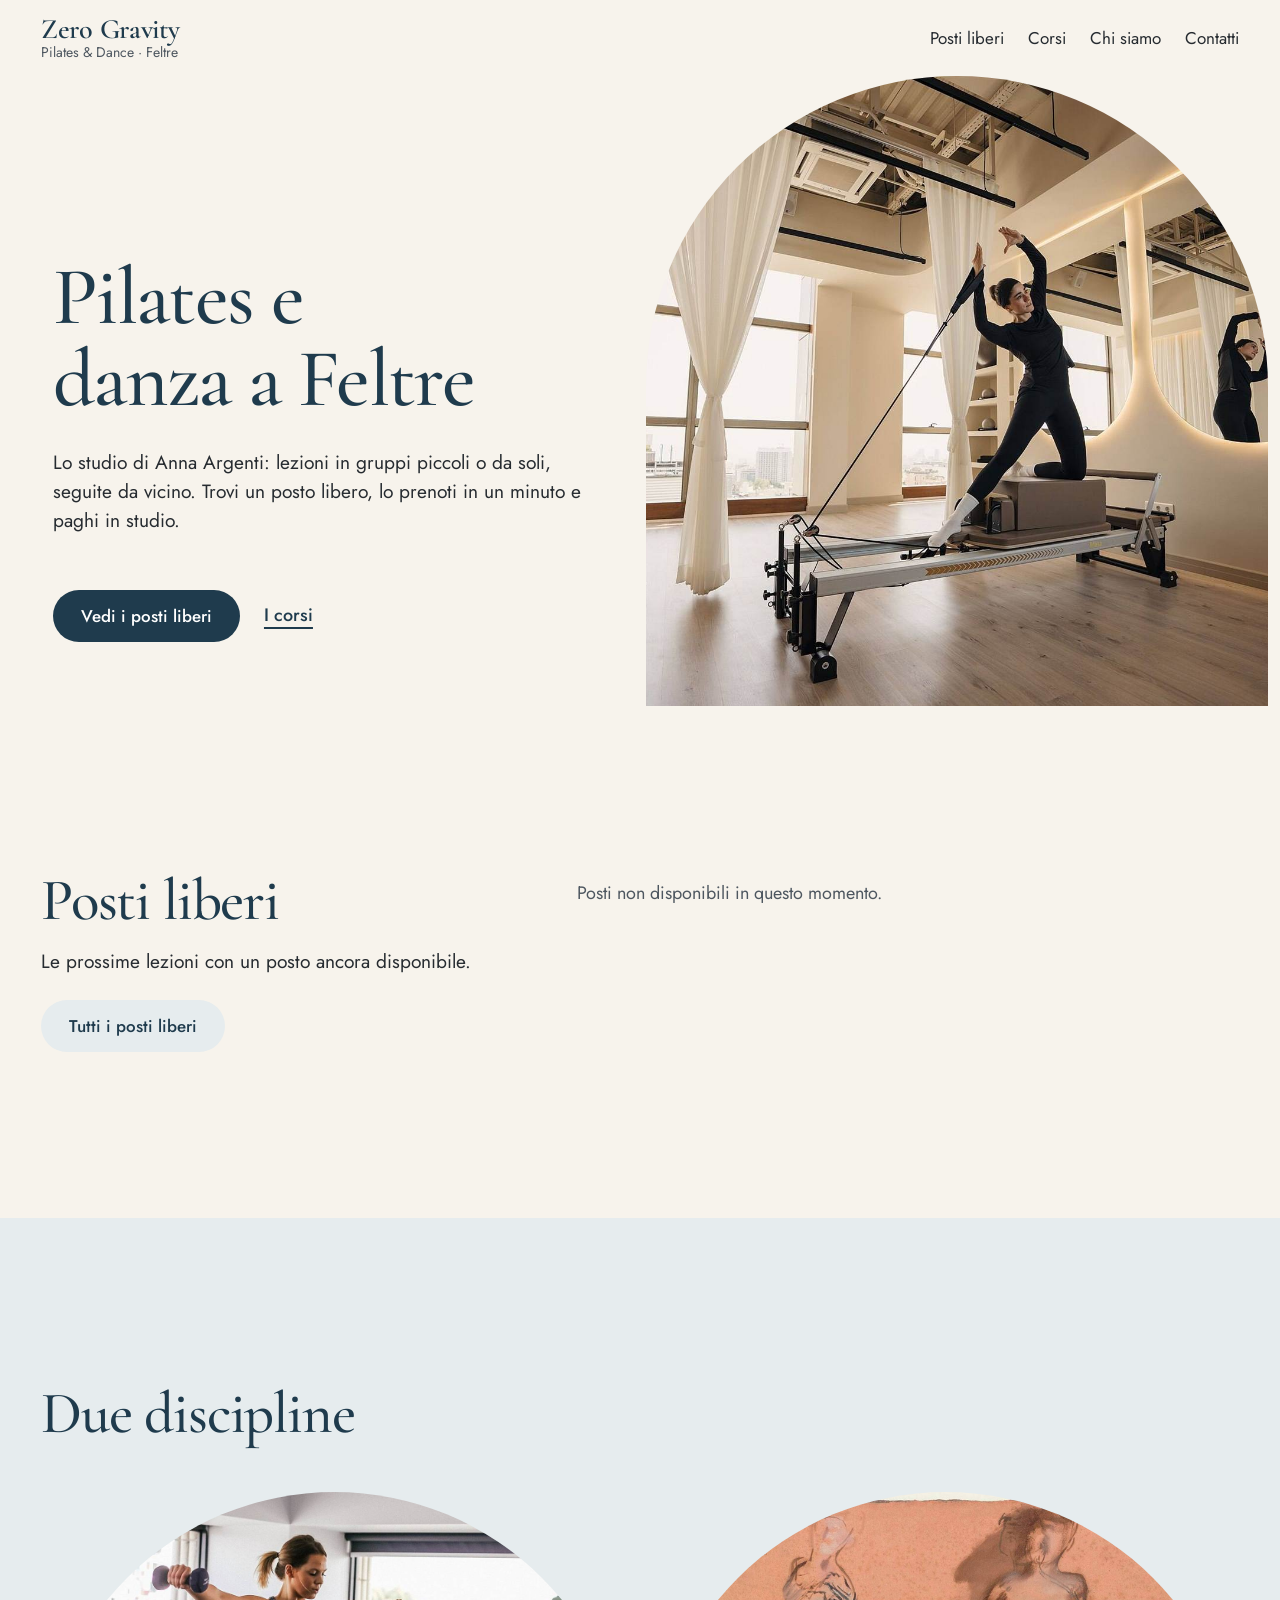
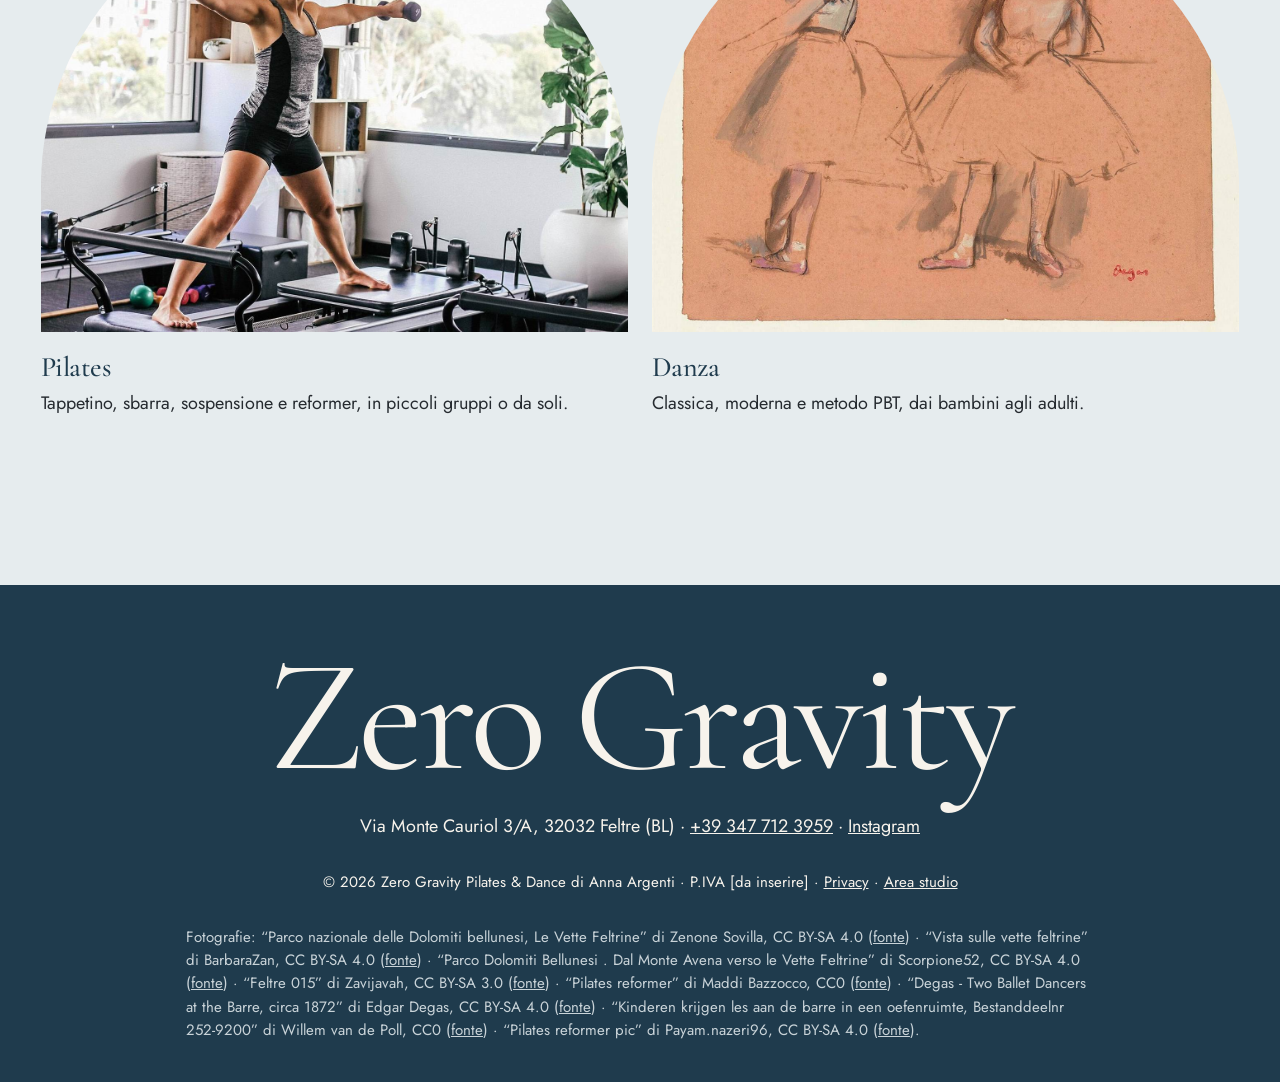
==== index.html @ a6e87721 "Add files via upload" ====
<!doctype html>
<html lang="it" class="no-js">
<head>
<meta charset="utf-8">
<meta name="viewport" content="width=device-width, initial-scale=1, viewport-fit=cover">
<title>Zero Gravity Pilates & Dance | Studio a Feltre</title>
<meta name="description" content="Studio di pilates e danza a Feltre. Guarda le lezioni con posti liberi e prenota con nome e telefono: paghi in studio.">
<link rel="canonical" href="https://www.zerogravityfeltre.it/">
<meta property="og:title" content="Zero Gravity Pilates & Dance | Studio a Feltre">
<meta property="og:description" content="Studio di pilates e danza a Feltre. Guarda le lezioni con posti liberi e prenota con nome e telefono: paghi in studio.">
<meta property="og:image" content="https://www.zerogravityfeltre.it/img/reformer-studio.jpg">
<meta name="theme-color" content="#1F3B4D">
<link rel="icon" href="img/favicon.svg" type="image/svg+xml">
<link rel="manifest" href="manifest.webmanifest">
<link rel="apple-touch-icon" href="img/icon-192.png">
<meta name="apple-mobile-web-app-title" content="Zero Gravity">
<link rel="preconnect" href="https://fonts.googleapis.com">
<link rel="preconnect" href="https://fonts.gstatic.com" crossorigin>
<link href="https://fonts.googleapis.com/css2?family=Cormorant+Garamond:wght@500;600&family=Jost:wght@400;500;600&display=swap" rel="stylesheet">
<link rel="stylesheet" href="css/style.css">
<script>document.documentElement.classList.remove('no-js')</script>
</head>
<body>
<div class="demo-bar" data-demo-bar hidden>Versione di prova: lezioni e prenotazioni restano solo su questo dispositivo e non arrivano a nessuno.</div>
<a class="skip" href="#main">Vai al contenuto</a>
<header class="site-header">
  <div class="wrap">
    <a class="wordmark" href="index.html" aria-label="Zero Gravity Pilates &amp; Dance, home">Zero Gravity<span>Pilates &amp; Dance · Feltre</span></a>
    <nav class="nav nav--simple" aria-label="Principale">
      <a href="posti-liberi.html">Posti liberi</a>
      <a href="corsi.html">Corsi</a>
      <a href="chi-siamo.html">Chi siamo</a>
      <a href="contatti.html">Contatti</a>
    </nav>
  </div>
</header>
<main id="main">
<section class="page-hero" aria-labelledby="hero-title">
  <div class="page-hero-text">
    <h1 id="hero-title" class="reveal">Pilates e danza a Feltre</h1>
    <p class="lead reveal" style="--d:80ms">Lo studio di Anna Argenti: lezioni in gruppi piccoli o da soli, seguite da vicino. Trovi un posto libero, lo prenoti in un minuto e paghi in studio.</p>
    <div class="hero-actions reveal" style="--d:140ms">
      <a class="btn" href="posti-liberi.html">Vedi i posti liberi</a>
      <a class="link" href="corsi.html">I corsi</a>
    </div>
  </div>
  <figure><img src="img/reformer-studio.jpg" alt="Una sala di pilates con il reformer e le tende bianche" width="1920" height="1280" fetchpriority="high" style="object-position:58% center"></figure>
</section>

<section class="section" aria-labelledby="next-title">
  <div class="wrap spots-home">
    <div>
      <h2 id="next-title" class="reveal">Posti liberi</h2>
      <p class="lead reveal" style="--d:80ms;margin-top:16px">Le prossime lezioni con un posto ancora disponibile.</p>
      <p class="reveal" style="--d:120ms;margin-top:24px"><a class="btn btn--soft" href="posti-liberi.html">Tutti i posti liberi</a></p>
    </div>
    <div data-spots-preview><p class="loading">Cerco i posti liberi…</p></div>
  </div>
</section>

<section class="section section--fog" aria-labelledby="two-title">
  <div class="wrap">
    <h2 id="two-title" class="reveal" style="margin-bottom:48px">Due discipline</h2>
    <div class="two-cards">
      <a class="two-card reveal" href="corsi.html#pilates">
        <img src="img/reformer-pesi.jpg" alt="Esercizio di pilates sul reformer" width="1920" height="1280" loading="lazy">
        <h3>Pilates</h3>
        <p>Tappetino, sbarra, sospensione e reformer, in piccoli gruppi o da soli.</p>
      </a>
      <a class="two-card reveal" style="--d:80ms" href="corsi.html#danza">
        <img src="img/degas-sbarra.jpg" alt="Edgar Degas, Due ballerine alla sbarra" width="1920" height="1474" loading="lazy">
        <h3>Danza</h3>
        <p>Classica, moderna e metodo PBT, dai bambini agli adulti.</p>
      </a>
    </div>
  </div>
</section>
</main>
<footer class="site-footer site-footer--simple">
  <div class="wrap footer-simple">
    <p class="footer-name" aria-hidden="true">Zero Gravity</p>
    <p>Via Monte Cauriol 3/A, 32032 Feltre (BL) · <a href="tel:+393477123959">+39 347 712 3959</a> · <a href="https://www.instagram.com/zero_gravity_pilates_and_dance/" rel="noopener">Instagram</a></p>
    <p class="small">© <span data-year>2026</span> Zero Gravity Pilates &amp; Dance di Anna Argenti · P.IVA [da inserire] · <a href="privacy.html">Privacy</a> · <a href="studio.html">Area studio</a></p>
  </div>
  <p class="credits">Fotografie: “Parco nazionale delle Dolomiti bellunesi, Le Vette Feltrine” di Zenone Sovilla, CC BY-SA 4.0 (<a href="https://commons.wikimedia.org/w/index.php?curid=91440854" rel="noopener">fonte</a>) · “Vista sulle vette feltrine” di BarbaraZan, CC BY-SA 4.0 (<a href="https://commons.wikimedia.org/w/index.php?curid=193949999" rel="noopener">fonte</a>) · “Parco Dolomiti Bellunesi . Dal Monte Avena verso le Vette Feltrine” di Scorpione52, CC BY-SA 4.0 (<a href="https://commons.wikimedia.org/w/index.php?curid=79649779" rel="noopener">fonte</a>) · “Feltre 015” di Zavijavah, CC BY-SA 3.0 (<a href="https://commons.wikimedia.org/w/index.php?curid=5078667" rel="noopener">fonte</a>) · “Pilates reformer” di Maddi Bazzocco, CC0 (<a href="https://commons.wikimedia.org/w/index.php?curid=77785256" rel="noopener">fonte</a>) · “Degas - Two Ballet Dancers at the Barre, circa 1872” di Edgar Degas, CC BY-SA 4.0 (<a href="https://commons.wikimedia.org/w/index.php?curid=78385907" rel="noopener">fonte</a>) · “Kinderen krijgen les aan de barre in een oefenruimte, Bestanddeelnr 252-9200” di Willem van de Poll, CC0 (<a href="https://commons.wikimedia.org/w/index.php?curid=66651863" rel="noopener">fonte</a>) · “Pilates reformer pic” di Payam.nazeri96, CC BY-SA 4.0 (<a href="https://commons.wikimedia.org/w/index.php?curid=179905146" rel="noopener">fonte</a>).</p>
</footer>
<div class="quickbar" aria-label="Contatti rapidi">
  <a class="btn btn--soft" href="tel:+393477123959">Chiama</a>
  <a class="btn btn--wa" href="https://wa.me/393477123959?text=Ciao%20Anna%2C%20ti%20scrivo%20dal%20sito%20di%20Zero%20Gravity." rel="noopener">WhatsApp</a>
</div>
<div class="toast" role="status" aria-live="polite"></div>
<script src="js/demo.js" defer></script>
<script src="js/site.js" defer></script>
<script src="js/spots.js" defer></script>
</body>
</html>
---- css/style.css ----
/* Zero Gravity Pilates & Dance — foglio di stile */

:root {
  --avorio: #F7F3EC;
  --grafite: #262B30;
  --blu: #1F3B4D;
  --blu-scuro: #16303F;
  --salvia: #9DB4A5;
  --corallo: #E29A82;
  --nebbia: #E6ECEE;
  --sabbia: #EDE6DA;
  --muted: #4E5760;

  --ground: var(--avorio);
  --ink: var(--grafite);
  --accent: var(--blu);

  --f-display: "Cormorant Garamond", "Times New Roman", serif;
  --f-text: "Jost", "Helvetica Neue", Arial, sans-serif;

  --fs-hero: clamp(46px, 6.4vw, 104px);
  --fs-h2: clamp(38px, 4.6vw, 68px);
  --fs-h3: clamp(26px, 2.2vw, 32px);
  --fs-body: 18px;
  --fs-small: 15px;

  --gutter: clamp(16px, 3.2vw, 48px);
  --section: clamp(96px, 13vw, 200px);
  --max: 1440px;
  --arch: 999px 999px 0 0;
  --ease: cubic-bezier(.2, .7, .1, 1);
}

@media (max-width: 640px) {
  :root { --fs-body: 16px; }
}

/* ---------- base ---------- */

*, *::before, *::after { box-sizing: border-box; }
[hidden] { display: none !important; }
html { -webkit-text-size-adjust: 100%; scroll-behavior: smooth; }
body {
  margin: 0;
  background: var(--ground);
  color: var(--ink);
  font-family: var(--f-text);
  font-size: var(--fs-body);
  line-height: 1.55;
  font-weight: 400;
  -webkit-font-smoothing: antialiased;
  overflow-x: hidden;
}
img { display: block; max-width: 100%; height: auto; }
a { color: inherit; }
h1, h2, h3 {
  font-family: var(--f-display);
  font-weight: 500;
  line-height: 1;
  letter-spacing: -0.02em;
  margin: 0;
  color: var(--accent);
  text-wrap: balance;
}
h1 { font-size: var(--fs-hero); }
h2 { font-size: var(--fs-h2); }
h3 { font-size: var(--fs-h3); line-height: 1.08; }
p { margin: 0 0 1em; }
p:last-child { margin-bottom: 0; }
::selection { background: var(--salvia); color: var(--grafite); }
:focus-visible { outline: 3px solid var(--corallo); outline-offset: 3px; }
.sr-only { position: absolute; width: 1px; height: 1px; overflow: hidden; clip: rect(0 0 0 0); white-space: nowrap; }
.skip { position: absolute; left: 12px; top: -60px; background: var(--blu); color: #fff; padding: 12px 18px; z-index: 100; border-radius: 999px; }
.skip:focus { top: 12px; }

.wrap { width: 100%; max-width: var(--max); margin-inline: auto; padding-inline: var(--gutter); }
.lead { font-size: clamp(19px, 1.5vw, 22px); line-height: 1.5; max-width: 52ch; }
.small { font-size: var(--fs-small); }
.muted { color: var(--muted); }
.num { font-variant-numeric: tabular-nums; }

/* ---------- pulsanti ---------- */

.btn {
  display: inline-flex; align-items: center; justify-content: center; gap: 10px;
  min-height: 52px; padding: 0 28px;
  border-radius: 999px; border: 0;
  background: var(--blu); color: #fff;
  font: 500 17px/1 var(--f-text);
  text-decoration: none; cursor: pointer;
  transition: background-color .25s var(--ease), transform .25s var(--ease);
}
.btn:hover { background: var(--blu-scuro); transform: translateY(-2px); }
.btn:active { transform: translateY(0) scale(.98); }
.btn[disabled] { opacity: .55; cursor: not-allowed; transform: none; }
.btn--light { background: var(--avorio); color: var(--blu); }
.btn--light:hover { background: #fff; }
.btn--soft { background: var(--nebbia); color: var(--blu); }
.btn--soft:hover { background: var(--salvia); color: var(--grafite); }
.btn--wa { background: #1E6B4A; }
.btn--wa:hover { background: #17573C; }
.btn--small { min-height: 44px; padding: 0 20px; font-size: 16px; }
.btn--block { width: 100%; }

.link {
  font-weight: 500; color: var(--blu); text-decoration: underline;
  text-decoration-thickness: 1.5px; text-underline-offset: 6px;
  transition: text-underline-offset .25s var(--ease), color .25s;
}
.link:hover { text-underline-offset: 3px; color: var(--grafite); }

/* ---------- intestazione ---------- */

.site-header {
  position: sticky; top: 0; z-index: 40;
  background: var(--avorio);
  transition: transform .4s var(--ease);
}
.site-header.is-hidden { transform: translateY(-100%); }
.site-header .wrap { display: flex; align-items: center; gap: 28px; min-height: 76px; }
.wordmark {
  font-family: var(--f-display); font-weight: 600; font-size: 28px; line-height: .9;
  color: var(--blu); text-decoration: none; letter-spacing: -0.01em; white-space: nowrap;
}
.wordmark span { display: block; font-family: var(--f-text); font-weight: 400; font-size: 14px; letter-spacing: 0; color: var(--muted); margin-top: 4px; }
.nav { display: flex; gap: 26px; margin-left: auto; align-items: center; }
.nav a { text-decoration: none; font-size: 17px; padding: 8px 0; position: relative; }
.nav a::after {
  content: ""; position: absolute; left: 0; right: 0; bottom: 2px; height: 2px;
  background: var(--corallo); transform: scaleX(0); transform-origin: left; transition: transform .3s var(--ease);
}
.nav a:hover::after, .nav a[aria-current="page"]::after { transform: scaleX(1); }
.nav .nav-account { color: var(--blu); font-weight: 500; }
.nav .btn { padding: 0 22px; color: #fff; }
.nav .btn::after { display: none; }
.menu-toggle { display: none; }

@media (max-width: 1080px) {
  .site-header .wrap { min-height: 68px; }
  .site-header .btn { display: none; }
  .menu-toggle {
    display: inline-flex; margin-left: auto; align-items: center; gap: 10px;
    min-height: 44px; padding: 0 18px; border-radius: 999px; border: 0;
    background: var(--nebbia); color: var(--blu); font: 500 16px var(--f-text); cursor: pointer;
  }
  .nav {
    position: fixed; inset: 68px 0 0 0; z-index: 39;
    flex-direction: column; align-items: flex-start; gap: 4px;
    padding: 24px var(--gutter) 120px; background: var(--avorio);
    transform: translateY(-8px); opacity: 0; visibility: hidden;
    transition: opacity .3s var(--ease), transform .3s var(--ease), visibility 0s .3s;
  }
  .nav.is-open { opacity: 1; transform: none; visibility: visible; transition-delay: 0s; }
  .nav a { font-family: var(--f-display); font-size: 40px; color: var(--blu); padding: 6px 0; }
  .nav a::after { display: none; }
  .nav .btn { display: inline-flex; margin-top: 24px; font-family: var(--f-text); font-size: 17px; color: #fff; }
}

/* barra fissa su telefono: Chiama e WhatsApp */
.quickbar { display: none; }
@media (max-width: 760px) {
  .quickbar {
    display: grid; grid-template-columns: 1fr 1fr; gap: 8px;
    position: fixed; left: 0; right: 0; bottom: 0; z-index: 45;
    padding: 8px 12px calc(8px + env(safe-area-inset-bottom));
    background: var(--avorio);
  }
  .quickbar a { min-height: 50px; }
  body { padding-bottom: 72px; }
}

/* ---------- HOME: hero ---------- */

.hero {
  display: grid; grid-template-columns: 1fr 1fr; gap: 12px;
  padding: 0 12px 12px;
}
.hero-sheet {
  background: var(--avorio);
  display: flex; flex-direction: column; align-items: center; justify-content: center; text-align: center;
  min-height: calc(100svh - 88px);
  padding: 48px var(--gutter) 64px;
}
.hero-sheet h1 { color: var(--blu); max-width: 15ch; }
.hero-sheet .lead { margin: 36px auto 40px; max-width: 40ch; }
.hero-actions { display: flex; gap: 24px; align-items: center; justify-content: center; flex-wrap: wrap; }
.hero-photo {
  position: sticky; top: 88px; height: calc(100svh - 100px); min-height: 520px;
  overflow: hidden; background: var(--nebbia);
  border-radius: 360px 360px 0 0;
}
.hero-photo figure { margin: 0; position: absolute; inset: 0; opacity: 0; transition: opacity 1.6s ease; }
.hero-photo figure.is-on { opacity: 1; }
.hero-photo img { width: 100%; height: 100%; object-fit: cover; transform: scale(1.06); animation: drift 22s ease-in-out infinite alternate; }
.hero-bar {
  position: absolute; left: 0; right: 0; bottom: 0; z-index: 2;
  display: flex; justify-content: space-between; gap: 16px; align-items: center;
  min-height: 60px; padding: 10px 24px; background: var(--avorio); font-size: var(--fs-small);
}
@keyframes drift { from { transform: scale(1.06) translate(0, 0); } to { transform: scale(1.12) translate(-1.5%, -1%); } }

@media (max-width: 900px) {
  .hero { grid-template-columns: 1fr; gap: 0; }
  .hero-photo { order: -1; position: relative; top: 0; height: 56svh; min-height: 340px; border-radius: 220px 220px 0 0; }
  .hero-sheet { min-height: 0; padding: 40px 8px 56px; }
  .hero-sheet h1 { font-size: clamp(44px, 12vw, 64px); }
  .hero-bar { display: none; }
}

/* ---------- HOME: due mondi (panorama) ---------- */

.worlds { padding-top: var(--section); }
.worlds .wrap { display: grid; grid-template-columns: 5fr 7fr; gap: 24px 48px; align-items: end; }
.worlds-captions { display: grid; grid-template-columns: repeat(2, minmax(0, 1fr)); gap: 48px; }
.worlds-captions a { text-decoration: none; display: block; }
.worlds-captions strong { display: block; font-family: var(--f-display); font-size: var(--fs-h3); color: var(--blu); font-weight: 500; margin-bottom: 6px; }
.worlds-captions a:hover strong { text-decoration: underline; text-decoration-thickness: 1.5px; text-underline-offset: 6px; }
.panorama { margin-top: 48px; height: min(72svh, 760px); overflow: hidden; }
.panorama img { width: 100%; height: 118%; object-fit: cover; object-position: center 60%; will-change: transform; }
@media (max-width: 700px) {
  .worlds .wrap { grid-template-columns: 1fr; }
  .worlds-captions { grid-template-columns: 1fr; gap: 24px; }
  .panorama { height: 112vw; }
}

/* ---------- HOME: corsi che attraversano la foto ---------- */

.showcase { position: relative; height: 240svh; margin-top: 0; }
.showcase-stage { position: sticky; top: 0; height: 100svh; overflow: hidden; background: var(--blu); }
.showcase-stage > img { position: absolute; inset: 0; width: 100%; height: 100%; object-fit: cover; filter: brightness(.55); }
.showcase-head { position: absolute; left: var(--gutter); top: 72px; z-index: 2; color: var(--avorio); max-width: 560px; }
.showcase-head h2 { color: var(--avorio); }
.showcase-head p { margin-top: 18px; font-size: 18px; }
.track {
  position: absolute; top: 60%; left: 0; z-index: 3;
  display: flex; gap: 40px; padding-left: 52vw; padding-right: 10vw;
  transform: translate3d(0, -50%, 0); will-change: transform;
}
.course-card {
  flex: 0 0 auto; width: min(620px, 62vw); height: min(500px, 54svh);
  display: grid; grid-template-rows: 66% 34%;
  text-decoration: none; color: var(--grafite); overflow: hidden;
  transition: transform .4s var(--ease);
}
.course-card:hover { transform: translateY(-6px); }
.course-card img { width: 100%; height: 100%; object-fit: cover; transition: transform .8s var(--ease); }
.course-card:hover img { transform: scale(1.04); }
.course-card .panel { display: flex; justify-content: space-between; align-items: flex-end; gap: 24px; padding: 24px 28px; }
.course-card h3 { color: var(--grafite); font-size: clamp(30px, 2.8vw, 44px); }
.course-card p { margin: 0; max-width: 30ch; text-align: right; font-size: 16px; }
.tone-1 { background: var(--avorio); }
.tone-2 { background: var(--nebbia); }
.tone-3 { background: var(--salvia); }
.tone-4 { background: var(--corallo); }
.tone-5 { background: var(--sabbia); }

@media (max-width: 900px), (prefers-reduced-motion: reduce) {
  .showcase { height: auto; background: var(--blu); padding-bottom: 56px; }
  .showcase-stage { position: relative; height: auto; overflow: visible; background: none; }
  .showcase-stage > img { position: relative; height: 70vw; max-height: 560px; }
  .showcase-head { position: relative; left: 0; top: 0; padding: 56px var(--gutter) 32px; max-width: none; }
  .track { position: relative; top: 0; transform: none !important; flex-direction: column; gap: 24px; padding: 32px var(--gutter) 0; }
  .course-card { width: 100%; height: auto; grid-template-rows: auto auto; }
  .course-card img { aspect-ratio: 4 / 3; }
  .course-card .panel { flex-direction: column; align-items: flex-start; gap: 8px; padding: 20px; }
  .course-card p { text-align: left; }
}

/* ---------- HOME: come funziona (diagonale) ---------- */

.steps { padding-block: var(--section); }
.steps-grid { display: grid; grid-template-columns: repeat(12, minmax(0, 1fr)); column-gap: 24px; }
.steps-grid h2 { grid-column: 7 / 13; grid-row: 1; align-self: start; }
.step { display: contents; }
.step figure { margin: 0; overflow: hidden; }
.step img { width: 100%; height: 100%; object-fit: cover; }
.step p { font-size: 18px; max-width: 36ch; }
.step strong { font-weight: 600; color: var(--blu); }
.step-1 figure { grid-column: 1 / 5; grid-row: 1 / 3; aspect-ratio: 3 / 4; border-radius: var(--arch); }
.step-1 p { grid-column: 5 / 9; grid-row: 2; align-self: start; padding-top: 32px; }
.step-2 figure { grid-column: 6 / 9; grid-row: 3; aspect-ratio: 1; margin-top: 120px; }
.step-2 p { grid-column: 9 / 13; grid-row: 3; align-self: start; margin-top: 120px; padding-left: 8px; }
.step-3 figure { grid-column: 7 / 13; grid-row: 4; aspect-ratio: 16 / 10; margin-top: 120px; }
.step-3 p { grid-column: 2 / 7; grid-row: 4; align-self: end; padding-right: 24px; }
@media (max-width: 900px) {
  .steps-grid { display: flex; flex-direction: column; gap: 0; }
  .steps-grid h2 { margin-bottom: 32px; }
  .step figure { margin: 0; }
  .step-1 figure { width: 100%; aspect-ratio: 4 / 5; }
  .step-2 figure { width: 62%; margin: 56px 0 0 auto; }
  .step-3 figure { width: 78%; margin-top: 56px; }
  .step p, .step-2 p, .step-3 p { margin: 16px 0 0; padding: 0; }
  .step-2 p { margin-left: 38%; }
}

/* ---------- HOME e pagine: prossime lezioni (foto ferma, elenco attivo) ---------- */

.upcoming { padding-block: var(--section); background: var(--nebbia); }
.upcoming-grid { display: grid; grid-template-columns: 5fr 1fr 6fr; align-items: start; }
.upcoming-photo { position: sticky; top: 12vh; grid-column: 1; aspect-ratio: 4 / 5; overflow: hidden; border-radius: var(--arch); background: var(--salvia); }
.upcoming-photo img { position: absolute; inset: 0; width: 100%; height: 100%; object-fit: cover; opacity: 0; transition: opacity .6s ease; }
.upcoming-photo img.is-on { opacity: 1; }
.upcoming-list { grid-column: 3; }
.upcoming-list h2 { margin-bottom: 20px; }
.filters { display: flex; gap: 8px; flex-wrap: wrap; margin: 24px 0 28px; }
.chip {
  min-height: 44px; padding: 0 20px; border-radius: 999px; border: 0; cursor: pointer;
  background: var(--avorio); color: var(--grafite); font: 500 16px var(--f-text);
  transition: background-color .2s, color .2s, transform .2s var(--ease);
}
.chip:hover { transform: translateY(-1px); background: #fff; }
.chip[aria-pressed="true"] { background: var(--blu); color: #fff; }
.day-group + .day-group { margin-top: 28px; }
.day-label { font-weight: 600; font-size: 17px; color: var(--blu); margin: 0 0 8px; }
.lesson {
  display: grid; grid-template-columns: 64px 1fr auto; gap: 16px; align-items: center;
  padding: 14px 16px; margin-inline: -16px; background: transparent;
  transition: background-color .25s;
}
.lesson + .lesson { margin-top: 2px; }
.lesson:hover, .lesson.is-active { background: var(--avorio); }
.lesson time { font-weight: 500; font-variant-numeric: tabular-nums; }
.lesson-name { font-weight: 500; font-size: 19px; line-height: 1.3; }
.lesson-meta { font-size: var(--fs-small); color: var(--muted); }
.seats { font-size: var(--fs-small); color: var(--muted); margin-right: 12px; white-space: nowrap; }
.seats.is-low { color: #8A3B22; font-weight: 500; }
.lesson-actions { display: flex; align-items: center; justify-content: flex-end; flex-wrap: wrap; gap: 4px; }
.loading { color: var(--muted); padding: 24px 0; }
@media (max-width: 900px) {
  .upcoming-grid { display: block; }
  .upcoming-photo { position: relative; top: 0; aspect-ratio: 4 / 3; margin-bottom: 40px; border-radius: 200px 200px 0 0; }
  .lesson { grid-template-columns: 56px 1fr; }
  .lesson-actions { grid-column: 2; justify-content: flex-start; }
}

/* ---------- HOME: Anna (mosaico) ---------- */

.about { padding-block: var(--section); }
.about .lead { margin-top: 24px; }
.mosaic { display: grid; grid-template-columns: 8fr 4fr; gap: 16px; margin-top: 72px; align-items: start; }
.mosaic-photo { position: relative; aspect-ratio: 16 / 10; overflow: hidden; }
.mosaic-photo img { width: 100%; height: 100%; object-fit: cover; }
.mosaic-note { position: absolute; top: 0; right: 0; width: 340px; padding: 24px; background: var(--avorio); font-size: 16px; }
.mosaic-tile { background: var(--salvia); aspect-ratio: 4 / 3.6; display: grid; place-items: center; padding: 24px; }
.mosaic-tile svg { width: 100%; height: 100%; }
.facts { display: grid; grid-template-columns: 1fr 1fr; gap: 20px 16px; margin: 24px 0 0; padding: 0; }
.facts > div { display: flex; flex-direction: column; }
.facts b { font-family: var(--f-display); font-weight: 500; font-size: var(--fs-h3); color: var(--blu); line-height: 1.05; }
.facts span { font-size: var(--fs-small); color: var(--muted); margin-top: 4px; }
@media (max-width: 900px) {
  .mosaic { grid-template-columns: 1fr; }
  .mosaic-photo { aspect-ratio: 4 / 3; overflow: visible; }
  .mosaic-note { position: static; width: auto; padding: 20px 0 0; }
  .mosaic-tile { aspect-ratio: 3 / 2; }
}

/* ---------- HOME: frase su foto ---------- */

.statement { position: relative; height: 90svh; min-height: 520px; overflow: hidden; color: var(--avorio); }
.statement img { position: absolute; inset: 0; width: 100%; height: 115%; object-fit: cover; filter: brightness(.62); will-change: transform; }
.statement .wrap { position: relative; z-index: 2; height: 100%; display: flex; flex-direction: column; justify-content: flex-end; gap: 16px; padding-bottom: 64px; }
.statement blockquote { margin: 0; font-family: var(--f-display); font-size: clamp(26px, 2.6vw, 36px); line-height: 1.15; max-width: 34ch; }
.statement p { font-size: 16px; }
@media (max-width: 700px) {
  .statement { height: 80svh; }
  .statement .wrap { grid-template-columns: 1fr; padding-bottom: 40px; }
  .statement blockquote { font-size: 24px; }
  .statement p { text-align: left; }
}

/* ---------- biglietto visita su foto ---------- */

.visit { position: relative; min-height: 100svh; }
.visit > img { position: absolute; inset: 0; width: 100%; height: 100%; object-fit: cover; object-position: 30% center; }
.visit .wrap { position: relative; z-index: 2; display: flex; justify-content: flex-end; padding-block: 60px; }
.visit-card { width: 400px; background: var(--avorio); padding: 32px; border-radius: 8px; position: sticky; top: 100px; }
.visit-card h2 { font-size: var(--fs-h3); margin-bottom: 18px; }
.visit-card address { font-style: normal; margin-bottom: 18px; }
.hours { width: 100%; border-collapse: collapse; margin-bottom: 18px; font-size: 16px; }
.hours td { padding: 4px 0; }
.hours td:last-child { text-align: right; font-variant-numeric: tabular-nums; }
.visit-card .btn { width: 100%; margin-top: 8px; }
@media (max-width: 700px) {
  .visit { min-height: 0; }
  .visit > img { position: relative; height: 70svh; }
  .visit .wrap { margin-top: -80px; padding-block: 0 48px; }
  .visit-card { width: 100%; position: static; padding: 24px; }
}

/* ---------- piè di pagina: retro della cartolina ---------- */

.site-footer { background: var(--blu); color: var(--avorio); padding: 96px 0 40px; }
.postcard {
  position: relative; background: var(--avorio); color: var(--grafite);
  margin-inline: auto; max-width: calc(var(--max) - 2 * var(--gutter));
  padding: 72px clamp(24px, 5vw, 72px) 32px;
  /* taste-skill-ignore: maschera per il bordo a smerli, non un riempimento */
  -webkit-mask: radial-gradient(circle 50px at 50px 0, #0000 98%, #000) -50px 0 / 100px 100% repeat-x; /* taste-skill-ignore */
          mask: radial-gradient(circle 50px at 50px 0, #0000 98%, #000) -50px 0 / 100px 100% repeat-x; /* taste-skill-ignore */
}
.postcard-grid { display: grid; grid-template-columns: 1fr 1fr; gap: 48px; }
.postcard h2 { font-size: clamp(32px, 3vw, 44px); margin-bottom: 16px; }
.postcard-addr { display: grid; gap: 12px; font-size: 18px; position: relative; padding-right: 110px; }
.postcard-addr a { text-decoration: none; }
.postcard-addr a:hover { text-decoration: underline; text-underline-offset: 5px; }
.stamp { position: absolute; top: 0; right: 0; width: 92px; padding: 6px; background: var(--nebbia); }
.stamp img { aspect-ratio: 3 / 4; object-fit: cover; width: 100%; }
.footer-nav { display: flex; flex-wrap: wrap; gap: 8px 24px; margin-top: 40px; font-size: 16px; }
.footer-nav a { text-decoration: none; }
.footer-nav a:hover { text-decoration: underline; text-underline-offset: 5px; }
.imprint { margin-top: 40px; text-align: center; font-size: 13px; color: var(--muted); }
.credits { max-width: 110ch; margin: 32px auto 0; padding-inline: var(--gutter); font-size: 15px; color: #C9D3D8; }
.credits a { color: inherit; }
.footer-name { font-family: var(--f-display); font-size: clamp(56px, 12.5vw, 200px); line-height: .85; letter-spacing: -0.03em; text-align: center; margin: 64px 0 0; color: var(--avorio); white-space: nowrap; }
@media (max-width: 760px) {
  .postcard { padding-top: 56px; -webkit-mask-size: 64px 100%; mask-size: 64px 100%; }
  .postcard-grid { grid-template-columns: 1fr; gap: 32px; }
  .postcard-addr { font-size: 17px; padding-right: 76px; }
  .stamp { width: 66px; }
  .footer-name { font-size: 15vw; }
}

/* ---------- pagine interne ---------- */

.page-hero { display: grid; grid-template-columns: 6fr 6fr; gap: 12px; padding: 0 12px; align-items: stretch; }
.page-hero-text { padding: clamp(48px, 8vw, 120px) var(--gutter) 64px; display: flex; flex-direction: column; justify-content: flex-end; }
.page-hero-text .lead { margin-top: 28px; }
.page-hero-text .hero-actions { justify-content: flex-start; margin-top: 36px; }
.page-hero figure { margin: 0; min-height: 70svh; overflow: hidden; border-radius: 360px 360px 0 0; }
.page-hero figure img { width: 100%; height: 100%; object-fit: cover; }
@media (max-width: 900px) {
  .page-hero { grid-template-columns: 1fr; }
  .page-hero figure { order: -1; min-height: 0; height: 52svh; border-radius: 200px 200px 0 0; }
  .page-hero-text { padding: 40px 8px 24px; }
}

.section { padding-block: var(--section); }
.section--fog { background: var(--nebbia); }
.section--blue { background: var(--blu); color: var(--avorio); }
.section--blue h2, .section--blue h3 { color: var(--avorio); }
.section-head { display: grid; grid-template-columns: 5fr 7fr; gap: 24px 48px; align-items: end; margin-bottom: 64px; }
.section-head p { max-width: 56ch; }
@media (max-width: 900px) { .section-head { grid-template-columns: 1fr; margin-bottom: 40px; } }

/* schede corso */
.course {
  display: grid; grid-template-columns: 4fr 5fr 3fr; gap: 24px 48px; align-items: start;
  padding: 40px 0;
}
.course + .course { border-top: 0; }
.course:nth-child(even) { background: transparent; }
.course-list > .course:not(:first-child) { padding-top: 48px; margin-top: 8px; border-top: 6px solid var(--sabbia); }
.course h3 { margin-bottom: 10px; }
.course .format { font-size: var(--fs-small); color: var(--muted); }
.course-specs { display: grid; grid-template-columns: auto 1fr; gap: 6px 16px; margin: 0; font-size: 16px; }
.course-specs dt { color: var(--muted); }
.course-specs dd { margin: 0; font-weight: 500; }
.course-cta { display: flex; flex-direction: column; gap: 12px; align-items: flex-start; }
@media (max-width: 1000px) { .course { grid-template-columns: 1fr 1fr; } .course-cta { grid-column: 1 / -1; flex-direction: row; flex-wrap: wrap; } }
@media (max-width: 640px) { .course { grid-template-columns: 1fr; } }

/* doppia immagine con testo */
.split { display: grid; grid-template-columns: 1fr 1fr; gap: clamp(32px, 6vw, 96px); align-items: center; }
.split figure { margin: 0; overflow: hidden; }
.split figure img { width: 100%; aspect-ratio: 4 / 5; object-fit: cover; }
.split figure.arch { border-radius: var(--arch); }
.split h2 { margin-bottom: 24px; }
.split ul { padding-left: 1.1em; margin: 0 0 1em; }
.split li + li { margin-top: 8px; }
@media (max-width: 900px) { .split { grid-template-columns: 1fr; } .split figure img { aspect-ratio: 4 / 3; } }

/* tabella orari */
.week { display: grid; grid-template-columns: repeat(3, minmax(0, 1fr)); gap: 40px 32px; }
.week-day h3 { margin-bottom: 12px; }
.slot {
  display: grid; grid-template-columns: 56px 1fr; gap: 4px 12px; align-items: baseline;
  padding: 14px 14px; margin-inline: -14px; background: transparent; transition: background-color .25s;
}
.slot:hover { background: var(--nebbia); }
.slot time { font-weight: 500; font-variant-numeric: tabular-nums; }
.slot .name { font-weight: 500; }
.slot .meta { grid-column: 2; font-size: var(--fs-small); color: var(--muted); }
.slot a { grid-column: 2; font-size: 16px; margin-top: 4px; justify-self: start; }
.slot[hidden] { display: none; }
.tag { display: inline-block; font-size: 14px; padding: 2px 10px; border-radius: 999px; background: var(--salvia); color: var(--grafite); margin-left: 6px; vertical-align: 2px; }
.tag--danza { background: var(--corallo); }
@media (max-width: 1000px) { .week { grid-template-columns: 1fr 1fr; } }
@media (max-width: 640px) { .week { grid-template-columns: 1fr; } }

/* FAQ */
.faq details { padding: 20px 0; }
.faq details + details { border-top: 4px solid var(--sabbia); }
.faq summary { cursor: pointer; font-family: var(--f-display); font-size: var(--fs-h3); color: var(--blu); list-style: none; display: flex; justify-content: space-between; gap: 16px; }
.faq summary::-webkit-details-marker { display: none; }
.faq summary::after { content: "+"; font-family: var(--f-text); font-size: 28px; line-height: 1; transition: transform .3s var(--ease); }
.faq details[open] summary::after { transform: rotate(45deg); }
.faq details p { margin-top: 12px; max-width: 64ch; }

/* regole (definizioni) */
.rules { display: grid; grid-template-columns: repeat(2, minmax(0, 1fr)); gap: 32px 48px; margin: 0; }
.rules dt { font-family: var(--f-display); font-size: var(--fs-h3); color: var(--avorio); }
.rules dd { margin: 6px 0 0; }
@media (max-width: 700px) { .rules { grid-template-columns: 1fr; } }

/* ---------- moduli ---------- */

.form { display: grid; grid-template-columns: 1fr 1fr; gap: 20px; }
.form .full { grid-column: 1 / -1; }
.field { display: grid; gap: 6px; }
.field label, .field legend { font-size: 16px; font-weight: 500; }
.field .hint { font-size: 14px; color: var(--muted); }
input[type="text"], input[type="email"], input[type="tel"], input[type="password"], input[type="date"], input[type="time"], input[type="number"], select, textarea {
  width: 100%; min-height: 52px; padding: 12px 16px;
  font: 400 17px var(--f-text); color: var(--grafite);
  background: #fff; border: 2px solid var(--nebbia); border-radius: 10px;
  transition: border-color .2s, background-color .2s;
}
textarea { min-height: 120px; resize: vertical; }
input:focus, select:focus, textarea:focus { outline: none; border-color: var(--blu); }
input:user-invalid, select:user-invalid { border-color: #B4533A; }
fieldset { border: 0; margin: 0; padding: 0; }
.radios { display: flex; flex-wrap: wrap; gap: 8px; }
.radios label { position: relative; }
.radios input { position: absolute; opacity: 0; inset: 0; cursor: pointer; }
.radios span {
  display: inline-flex; align-items: center; min-height: 44px; padding: 0 18px; border-radius: 999px;
  background: #fff; border: 2px solid var(--nebbia); font-size: 16px; font-weight: 400; transition: background-color .2s, border-color .2s, color .2s;
}
.radios input:checked + span { background: var(--blu); border-color: var(--blu); color: #fff; }
.radios input:focus-visible + span { outline: 3px solid var(--corallo); outline-offset: 2px; }
.check { display: flex; gap: 12px; align-items: flex-start; font-size: 16px; }
.check input { width: 22px; height: 22px; margin-top: 2px; accent-color: var(--blu); flex: none; }
.hp { position: absolute; left: -9999px; }
.form-msg { grid-column: 1 / -1; padding: 16px 20px; border-radius: 10px; font-size: 16px; }
.form-msg.ok { background: var(--salvia); }
.form-msg.err { background: #F4D6CB; color: #5E2412; }
.form-msg:empty { display: none; }
@media (max-width: 640px) { .form { grid-template-columns: 1fr; } }

.contact-grid { display: grid; grid-template-columns: 7fr 5fr; gap: clamp(40px, 6vw, 96px); align-items: start; }
.contact-aside { position: sticky; top: 100px; display: grid; gap: 28px; }
.contact-aside .btn { width: 100%; }
.map { aspect-ratio: 4 / 3; background: var(--nebbia); position: relative; overflow: hidden; }
.map img { width: 100%; height: 100%; object-fit: cover; }
.map iframe { position: absolute; inset: 0; width: 100%; height: 100%; border: 0; }
.map .map-load { position: absolute; left: 16px; bottom: 16px; }
@media (max-width: 900px) { .contact-grid { grid-template-columns: 1fr; } .contact-aside { position: static; } }

/* ---------- area clienti ---------- */

.account-hero { padding: clamp(40px, 6vw, 88px) 0 40px; }
.auth { display: grid; grid-template-columns: 1fr 1fr; gap: 12px; padding: 0 12px 12px; min-height: calc(100svh - 88px); }
.auth-photo { overflow: hidden; border-radius: 360px 360px 0 0; }
.auth-photo img { width: 100%; height: 100%; object-fit: cover; }
.auth-panel { padding: clamp(32px, 6vw, 88px) var(--gutter); display: flex; flex-direction: column; justify-content: center; }
.auth-panel h1 { font-size: clamp(44px, 5vw, 76px); }
.auth-panel .lead { margin: 20px 0 32px; }
.tabs { display: inline-flex; gap: 4px; padding: 4px; background: var(--nebbia); border-radius: 999px; margin-bottom: 28px; align-self: flex-start; }
.tabs button { min-height: 44px; padding: 0 22px; border: 0; border-radius: 999px; background: transparent; font: 500 16px var(--f-text); color: var(--grafite); cursor: pointer; transition: background-color .2s, color .2s; }
.tabs button[aria-selected="true"] { background: var(--blu); color: #fff; }
.auth .form { max-width: 560px; }
@media (max-width: 900px) {
  .auth { grid-template-columns: 1fr; }
  .auth-photo { height: 36svh; border-radius: 200px 200px 0 0; }
  .auth-panel { padding: 32px 8px; }
}

.dash-head { display: flex; justify-content: space-between; align-items: flex-end; gap: 24px; flex-wrap: wrap; }
.dash-head h1 { font-size: clamp(44px, 5.4vw, 84px); }
.dash-tabs { display: flex; gap: 8px; flex-wrap: wrap; margin-top: 32px; }
.dash { display: grid; grid-template-columns: 7fr 5fr; gap: clamp(32px, 5vw, 80px); align-items: start; }
.panel-box { background: #fff; padding: clamp(20px, 3vw, 36px); border-radius: 14px; }
.panel-box + .panel-box { margin-top: 20px; }
.panel-box h2 { font-size: clamp(30px, 3vw, 42px); margin-bottom: 18px; }
.panel-box--fog { background: var(--nebbia); }
.item { display: grid; grid-template-columns: 1fr auto; gap: 8px 16px; align-items: center; padding: 16px 0; }
.item + .item { border-top: 3px solid var(--nebbia); }
.item-title { font-weight: 500; font-size: 18px; }
.item-meta { font-size: var(--fs-small); color: var(--muted); }
.status { display: inline-block; font-size: 14px; padding: 3px 12px; border-radius: 999px; font-weight: 500; white-space: nowrap; }
.status--attesa { background: #F6E4C9; color: #5B3E10; }
.status--confermata { background: var(--salvia); color: var(--grafite); }
.status--rifiutata, .status--annullata { background: var(--nebbia); color: var(--muted); }
.item-actions { display: flex; gap: 8px; flex-wrap: wrap; justify-content: flex-end; }
.textbtn { background: none; border: 0; padding: 8px 0; font: 500 15px var(--f-text); color: var(--blu); text-decoration: underline; text-underline-offset: 4px; cursor: pointer; min-height: 44px; }
.textbtn:hover { color: var(--grafite); }
.empty { color: var(--muted); padding: 8px 0; }
.stat-row { display: grid; grid-template-columns: repeat(3, 1fr); gap: 12px; margin-top: 28px; }
.stat { background: var(--nebbia); padding: 18px 20px; border-radius: 14px; }
.stat b { display: block; font-size: 36px; line-height: 1.1; color: var(--blu); font-weight: 500; font-variant-numeric: tabular-nums; }
.stat span { font-size: var(--fs-small); color: var(--muted); }
.admin-table { width: 100%; border-collapse: collapse; font-size: 16px; }
.admin-table th { text-align: left; font-weight: 500; color: var(--muted); padding: 8px 10px; font-size: 14px; }
.admin-table td { padding: 12px 10px; vertical-align: top; border-top: 1px solid var(--nebbia); }
.table-scroll { overflow-x: auto; }
@media (max-width: 1000px) { .dash { grid-template-columns: 1fr; } }
@media (max-width: 640px) {
  .item { grid-template-columns: 1fr; }
  .item-actions { justify-content: flex-start; }
  .stat-row { grid-template-columns: 1fr 1fr 1fr; }
  .stat b { font-size: 28px; }
}

.toast {
  position: fixed; left: 50%; bottom: 96px; z-index: 60; transform: translate(-50%, 20px);
  background: var(--grafite); color: #fff; padding: 14px 22px; border-radius: 999px; font-size: 16px;
  opacity: 0; pointer-events: none; transition: opacity .3s, transform .3s var(--ease); max-width: calc(100vw - 32px);
}
.toast.is-on { opacity: 1; transform: translate(-50%, 0); }

/* cookie */
.cookie {
  position: fixed; left: 12px; right: 12px; bottom: 12px; z-index: 70; max-width: 560px;
  background: var(--grafite); color: var(--avorio); padding: 20px 22px; border-radius: 14px; font-size: 15px;
}
.cookie p { margin-bottom: 14px; }
.cookie .btn { min-height: 44px; }
.cookie-actions { display: flex; gap: 8px; flex-wrap: wrap; }
@media (max-width: 760px) { .cookie { bottom: 84px; } }

/* testo legale */
.prose { max-width: 70ch; }
.prose h2 { font-size: var(--fs-h3); margin: 40px 0 12px; }
.prose ul { padding-left: 1.2em; }

/* ---------- movimento ---------- */

.reveal { opacity: 0; transform: translateY(24px); transition: opacity .9s var(--ease), transform .9s var(--ease); transition-delay: var(--d, 0ms); }
.reveal.is-in { opacity: 1; transform: none; }
.no-js .reveal { opacity: 1; transform: none; }

@media (prefers-reduced-motion: reduce) {
  html { scroll-behavior: auto; }
  *, *::before, *::after { animation: none !important; transition-duration: .01ms !important; }
  .reveal { opacity: 1; transform: none; }
  .hero-photo img { transform: none; }
}

/* ---------- posti liberi ---------- */

.spots-hero { padding: clamp(32px, 5vw, 72px) 0 clamp(32px, 4vw, 56px); }
.spots-hero-grid { display: grid; grid-template-columns: 7fr 5fr; gap: clamp(24px, 5vw, 80px); align-items: end; }
.spots-hero .lead { margin-top: 20px; }
.spots-hero-photo { margin: 0; aspect-ratio: 16 / 10; overflow: hidden; border-radius: 360px 360px 0 0; }
.spots-hero-photo img { width: 100%; height: 100%; object-fit: cover; }
.spots { padding-bottom: var(--section); }
.spots-grid { display: grid; grid-template-columns: 7fr 4fr; gap: clamp(32px, 5vw, 80px); align-items: start; }
.spots .filters { margin-top: 0; }
.spots-aside { position: sticky; top: 100px; display: grid; gap: 16px; }
.spots-aside .panel-box + .panel-box { margin-top: 0; }
.spots-steps { margin: 0; padding-left: 1.2em; display: grid; gap: 10px; }
.spot-day + .spot-day { margin-top: 32px; }
.spot {
  display: grid; grid-template-columns: 76px 1fr auto auto; gap: 8px 20px; align-items: center;
  background: #fff; padding: 18px 20px; border-radius: 14px;
  transition: transform .25s var(--ease), background-color .25s;
}
.spot + .spot { margin-top: 8px; }
.spot:hover { transform: translateY(-2px); }
.spot-time { font-size: 24px; font-weight: 500; color: var(--blu); font-variant-numeric: tabular-nums; }
.spot-title { font-family: var(--f-text); font-size: 19px; font-weight: 500; letter-spacing: 0; color: var(--grafite); line-height: 1.3; }
.spot-meta { font-size: var(--fs-small); color: var(--muted); margin: 2px 0 0; }
.spot-side { display: grid; justify-items: end; gap: 2px; }
.spot-side .seats { margin: 0; }
.spot-price { font-weight: 600; font-size: 19px; font-variant-numeric: tabular-nums; }
@media (max-width: 900px) {
  .spots-hero-grid, .spots-grid { grid-template-columns: 1fr; }
  .spots-hero-photo { display: none; }
  .spots-aside { position: static; }
}
@media (max-width: 560px) {
  .spot { grid-template-columns: 60px 1fr auto; padding: 16px; }
  .spot-time { font-size: 20px; }
  .spot-btn { grid-column: 1 / -1; width: 100%; min-height: 48px; }
}

/* foglio di prenotazione */
.sheet {
  width: min(520px, calc(100vw - 24px)); max-height: calc(100svh - 24px); overflow: auto;
  border: 0; border-radius: 20px; padding: 28px; background: var(--avorio); color: var(--grafite);
  box-shadow: 0 30px 80px rgba(20, 30, 40, .35);
}
.sheet::backdrop { background: rgba(31, 59, 77, .55); }
.sheet-close { position: absolute; top: 8px; right: 16px; }
.sheet-title { font-size: clamp(30px, 4vw, 40px); padding-right: 64px; }
.sheet-meta { margin: 10px 0 24px; color: var(--muted); }
.sheet .form { grid-template-columns: 1fr; gap: 16px; }
@media (max-width: 560px) {
  .sheet { margin: auto 0 0; width: 100vw; max-width: 100vw; border-radius: 20px 20px 0 0; padding: 24px 16px calc(24px + env(safe-area-inset-bottom)); }
}

/* posti liberi nel pannello della titolare */
.spot-form { display: grid; grid-template-columns: 2fr 1.3fr 1fr 1fr 1fr; gap: 12px; align-items: end; }
.spot-form .full { grid-column: 1 / -1; }
.share-row { display: flex; gap: 8px; flex-wrap: wrap; margin: 20px 0 8px; }
@media (max-width: 760px) { .spot-form { grid-template-columns: 1fr 1fr; } .spot-form .field:first-child { grid-column: 1 / -1; } }

/* ---------- versione semplice ---------- */

/* menu di tre voci: resta visibile anche su telefono, senza tendina */
.nav--simple { position: static; flex-direction: row; gap: 24px; padding: 0; background: none; opacity: 1; visibility: visible; transform: none; }
@media (max-width: 1080px) {
  .nav--simple { position: static; inset: auto; flex-direction: row; align-items: center; gap: 18px; padding: 0; opacity: 1; visibility: visible; transform: none; }
  .nav--simple a { font-family: var(--f-text); font-size: 16px; color: var(--grafite); padding: 8px 0; }
}
@media (max-width: 560px) {
  .site-header .wrap { gap: 12px; }
  .wordmark { font-size: 24px; }
  .wordmark span { display: none; }
  .nav--simple { gap: 14px; }
  .nav--simple a { font-size: 15px; }
}

.spots-title { font-size: var(--fs-h3); margin-bottom: 16px; }

.site-footer--simple { padding: 64px 0 40px; }
.footer-simple { display: grid; gap: 12px; justify-items: center; text-align: center; }
.footer-simple .footer-name { margin: 0 0 16px; }
.footer-simple a { color: inherit; }

.studio-page { padding-top: clamp(40px, 6vw, 88px); }
.studio-login { max-width: 480px; }
.studio-login .form { grid-template-columns: 1fr; }
.item .person { margin-top: 6px; }
.studio-pw summary { cursor: pointer; font-weight: 500; color: var(--blu); }
.split .contact-photo img { aspect-ratio: 4 / 3; object-position: center 75%; }

/* modulo "Aggiungi una lezione" e contatore iscritti */
.add-form { display: grid; grid-template-columns: repeat(4, minmax(0, 1fr)); gap: 14px; align-items: end; margin-top: 20px; }
.add-form .span-2 { grid-column: span 2; }
.add-form .form-msg, .add-form .free-preview { grid-column: 1 / -1; }
.free-preview { margin: 0; font-weight: 500; color: var(--blu); }
.counter { display: flex; align-items: center; gap: 10px; margin-top: 8px; }
.counter b { min-width: 1.5ch; text-align: center; font-variant-numeric: tabular-nums; }
.counter-btn {
  width: 36px; height: 36px; border-radius: 999px; border: 0; cursor: pointer;
  background: var(--nebbia); color: var(--blu); font: 500 20px/1 var(--f-text);
  transition: background-color .2s;
}
.counter-btn:hover { background: var(--salvia); }
.counter-btn[disabled] { opacity: .4; cursor: not-allowed; }
@media (max-width: 760px) { .add-form { grid-template-columns: 1fr 1fr; } .add-form .span-2 { grid-column: 1 / -1; } }

/* posti liberi: iscritti già presenti */
.spot-taken { font-size: var(--fs-small); color: var(--muted); }

/* home e pagine interne della versione semplice */
.spots-home { display: grid; grid-template-columns: 5fr 7fr; gap: clamp(32px, 5vw, 80px); align-items: start; }
.spot--link { grid-template-columns: 76px 1fr auto; text-decoration: none; color: inherit; }
.two-cards { display: grid; grid-template-columns: 1fr 1fr; gap: 24px; }
.two-card { display: block; text-decoration: none; color: inherit; }
.two-card img { width: 100%; aspect-ratio: 4 / 3; object-fit: cover; border-radius: 360px 360px 0 0; transition: transform .6s var(--ease); }
.two-card:hover img { transform: scale(1.02); }
.two-card h3 { margin: 20px 0 8px; }
.course-mini { display: grid; gap: 14px; margin: 28px 0 0; }
.course-mini dt { font-weight: 600; }
.course-mini dd { margin: 2px 0 0; }
.contact-actions { display: flex; gap: 10px; flex-wrap: wrap; margin-top: 24px; }
.nav--simple a[aria-current="page"] { color: var(--blu); font-weight: 500; }
@media (max-width: 900px) { .spots-home, .two-cards { grid-template-columns: 1fr; } }
@media (max-width: 560px) {
  .nav--simple { gap: 10px; }
  .nav--simple a { font-size: 14px; }
  .site-header .wrap { flex-wrap: wrap; row-gap: 0; padding-block: 8px; }
}

/* barra della versione di prova (solo su GitHub Pages o aprendo i file) */
.demo-bar { background: var(--corallo); color: var(--grafite); text-align: center; font-size: 15px; font-weight: 500; padding: 8px 16px; }
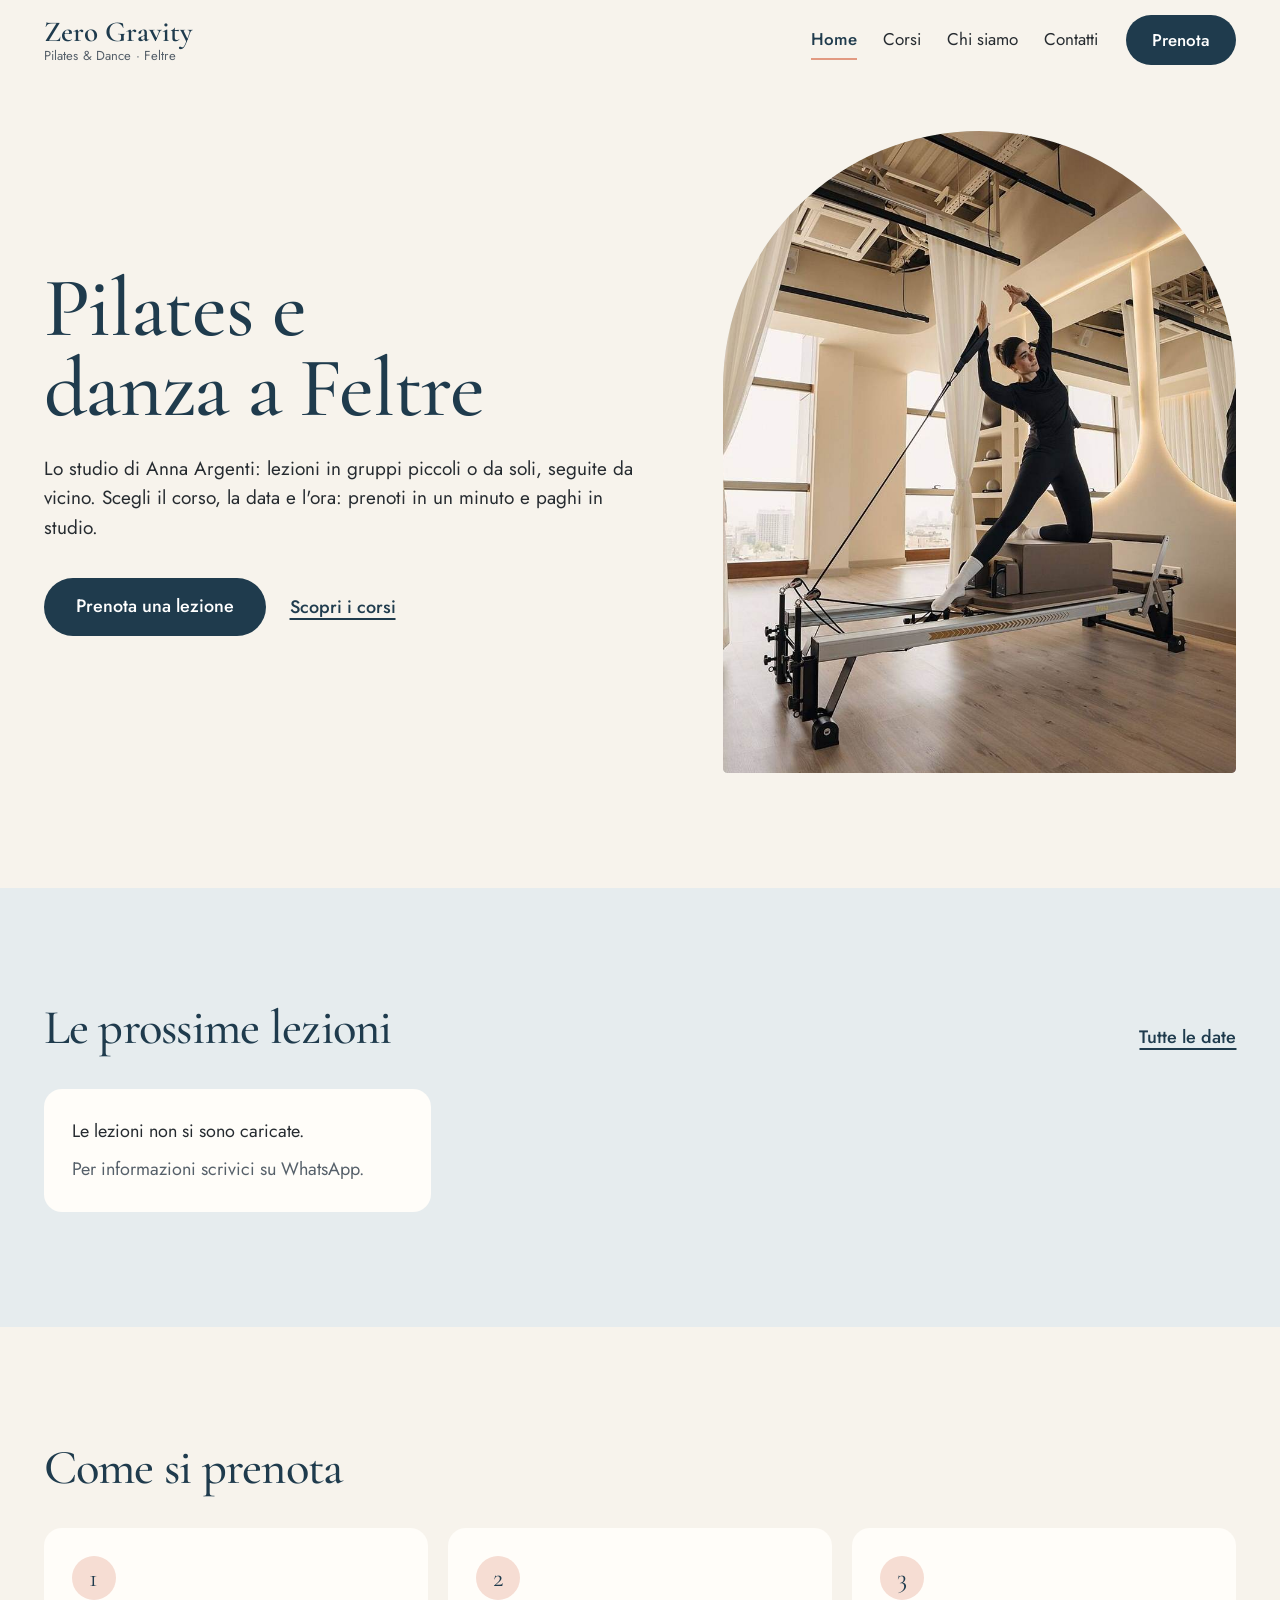
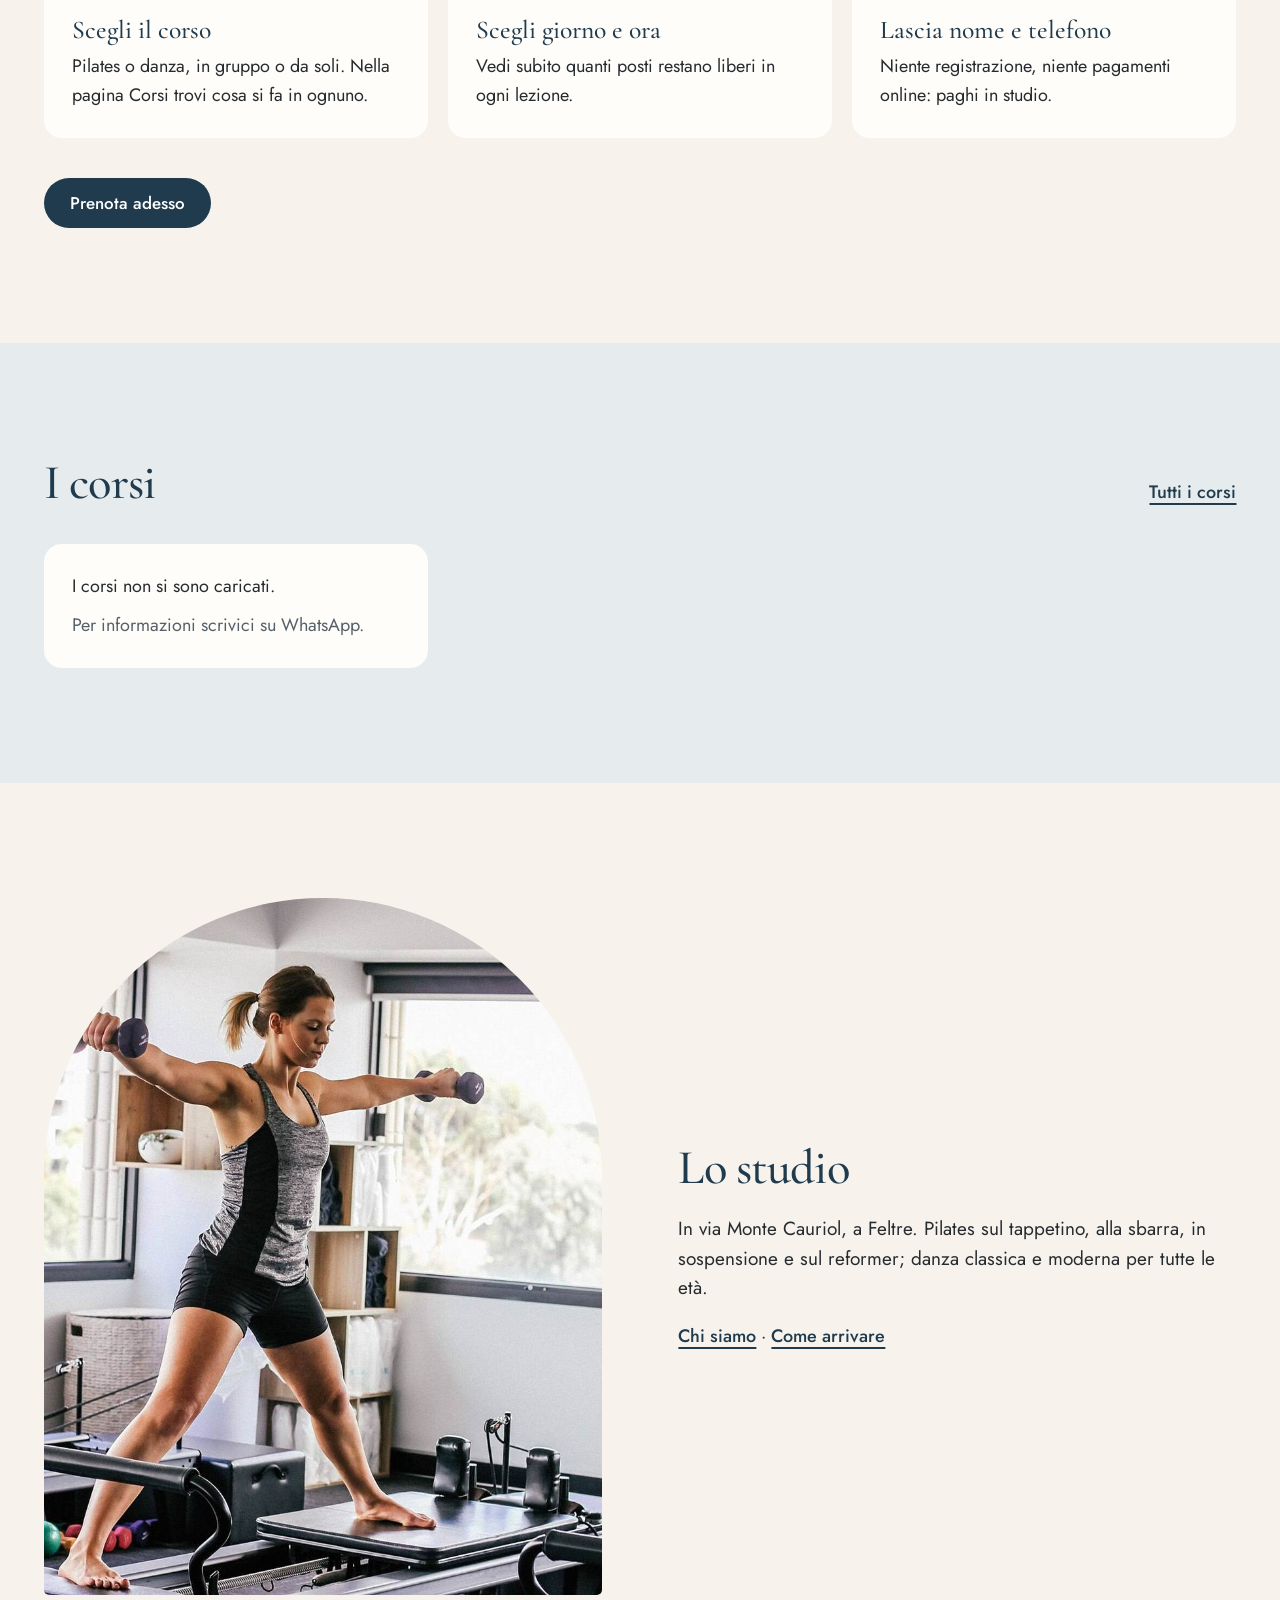
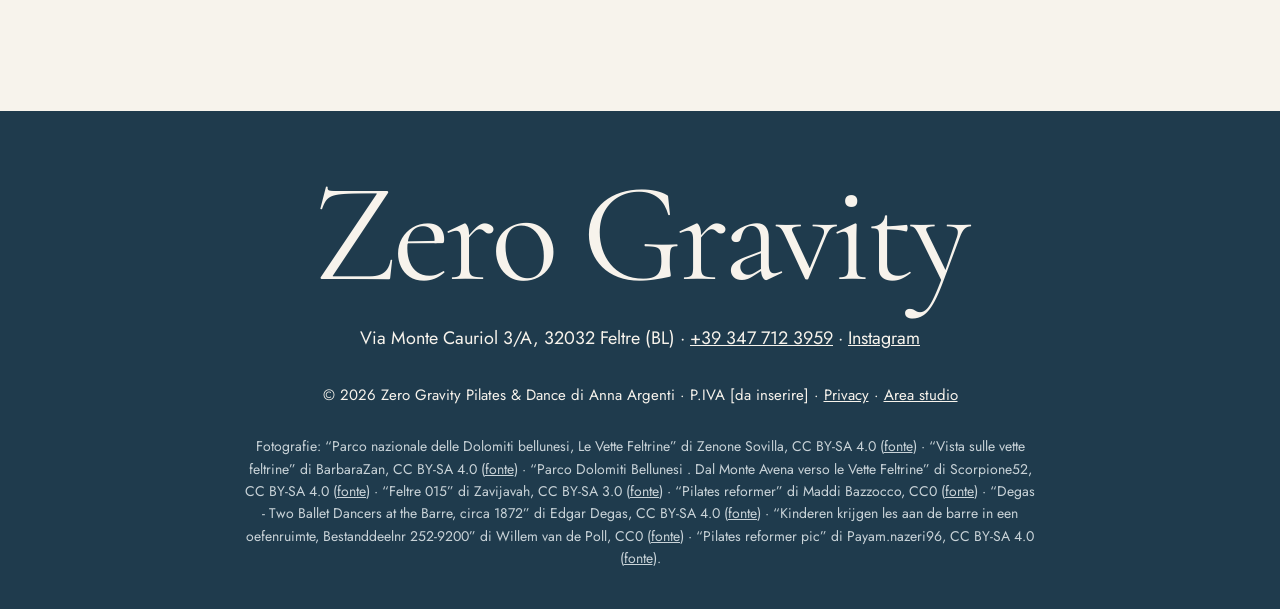
==== commit 1ffd08bb: "Add files via upload" ====
--- a/index.html
+++ b/index.html
@@ -4,10 +4,10 @@
 <meta charset="utf-8">
 <meta name="viewport" content="width=device-width, initial-scale=1, viewport-fit=cover">
 <title>Zero Gravity Pilates & Dance | Studio a Feltre</title>
-<meta name="description" content="Studio di pilates e danza a Feltre. Guarda le lezioni con posti liberi e prenota con nome e telefono: paghi in studio.">
+<meta name="description" content="Studio di pilates e danza a Feltre. Scegli il corso, la data e l'ora e prenota con nome e telefono: paghi in studio.">
 <link rel="canonical" href="https://www.zerogravityfeltre.it/">
 <meta property="og:title" content="Zero Gravity Pilates & Dance | Studio a Feltre">
-<meta property="og:description" content="Studio di pilates e danza a Feltre. Guarda le lezioni con posti liberi e prenota con nome e telefono: paghi in studio.">
+<meta property="og:description" content="Studio di pilates e danza a Feltre. Scegli il corso, la data e l'ora e prenota con nome e telefono: paghi in studio.">
 <meta property="og:image" content="https://www.zerogravityfeltre.it/img/reformer-studio.jpg">
 <meta name="theme-color" content="#1F3B4D">
 <link rel="icon" href="img/favicon.svg" type="image/svg+xml">
@@ -23,55 +23,84 @@
 <body>
 <div class="demo-bar" data-demo-bar hidden>Versione di prova: lezioni e prenotazioni restano solo su questo dispositivo e non arrivano a nessuno.</div>
 <a class="skip" href="#main">Vai al contenuto</a>
-<header class="site-header">
-  <div class="wrap">
-    <a class="wordmark" href="index.html" aria-label="Zero Gravity Pilates &amp; Dance, home">Zero Gravity<span>Pilates &amp; Dance · Feltre</span></a>
-    <nav class="nav nav--simple" aria-label="Principale">
-      <a href="posti-liberi.html">Posti liberi</a>
-      <a href="corsi.html">Corsi</a>
-      <a href="chi-siamo.html">Chi siamo</a>
-      <a href="contatti.html">Contatti</a>
+<header class="topbar">
+  <div class="wrap topbar-in">
+    <a class="wordmark" href="index.html" aria-label="Zero Gravity Pilates &amp; Dance, torna alla home">Zero Gravity<span>Pilates &amp; Dance · Feltre</span></a>
+    <nav class="topnav" id="menu" aria-label="Principale">
+      <div class="topnav-links">
+        <a href="index.html" aria-current="page">Home</a>
+        <a href="corsi.html">Corsi</a>
+        <a href="chi-siamo.html">Chi siamo</a>
+        <a href="contatti.html">Contatti</a>
+      </div>
+      <a class="btn topnav-cta" href="prenota.html">Prenota</a>
+      <div class="topnav-extra">
+        <a class="btn btn--wa btn--block" href="https://wa.me/393477123959?text=Ciao%20Anna%2C%20ti%20scrivo%20dal%20sito%20di%20Zero%20Gravity." rel="noopener">Scrivi su WhatsApp</a>
+        <a class="btn btn--soft btn--block" href="tel:+393477123959">Chiama +39 347 712 3959</a>
+      </div>
     </nav>
+    <a class="btn btn--small topbar-cta" href="prenota.html">Prenota</a>
+    <button class="burger" type="button" aria-expanded="false" aria-controls="menu" aria-label="Apri il menu"><span></span><span></span><span></span></button>
   </div>
 </header>
 <main id="main">
-<section class="page-hero" aria-labelledby="hero-title">
-  <div class="page-hero-text">
-    <h1 id="hero-title" class="reveal">Pilates e danza a Feltre</h1>
-    <p class="lead reveal" style="--d:80ms">Lo studio di Anna Argenti: lezioni in gruppi piccoli o da soli, seguite da vicino. Trovi un posto libero, lo prenoti in un minuto e paghi in studio.</p>
-    <div class="hero-actions reveal" style="--d:140ms">
-      <a class="btn" href="posti-liberi.html">Vedi i posti liberi</a>
-      <a class="link" href="corsi.html">I corsi</a>
+<section class="hero" aria-labelledby="hero-title">
+  <div class="wrap hero-grid">
+    <div class="hero-text">
+      <h1 id="hero-title" class="reveal">Pilates e danza a&nbsp;Feltre</h1>
+      <p class="lead reveal" style="--d:80ms">Lo studio di Anna Argenti: lezioni in gruppi piccoli o da soli, seguite da vicino. Scegli il corso, la data e l'ora: prenoti in un minuto e paghi in studio.</p>
+      <div class="hero-actions reveal" style="--d:140ms">
+        <a class="btn btn--big" href="prenota.html">Prenota una lezione</a>
+        <a class="link" href="corsi.html">Scopri i corsi</a>
+      </div>
     </div>
-  </div>
-  <figure><img src="img/reformer-studio.jpg" alt="Una sala di pilates con il reformer e le tende bianche" width="1920" height="1280" fetchpriority="high" style="object-position:58% center"></figure>
-</section>
-
-<section class="section" aria-labelledby="next-title">
-  <div class="wrap spots-home">
-    <div>
-      <h2 id="next-title" class="reveal">Posti liberi</h2>
-      <p class="lead reveal" style="--d:80ms;margin-top:16px">Le prossime lezioni con un posto ancora disponibile.</p>
-      <p class="reveal" style="--d:120ms;margin-top:24px"><a class="btn btn--soft" href="posti-liberi.html">Tutti i posti liberi</a></p>
-    </div>
-    <div data-spots-preview><p class="loading">Cerco i posti liberi…</p></div>
+    <figure class="hero-figure reveal" style="--d:100ms">
+      <img src="img/reformer-studio.jpg" alt="Una sala di pilates con il reformer e le tende bianche" width="1600" height="1067" fetchpriority="high">
+    </figure>
   </div>
 </section>
 
-<section class="section section--fog" aria-labelledby="two-title">
+<section class="band band--fog" aria-labelledby="next-title">
   <div class="wrap">
-    <h2 id="two-title" class="reveal" style="margin-bottom:48px">Due discipline</h2>
-    <div class="two-cards">
-      <a class="two-card reveal" href="corsi.html#pilates">
-        <img src="img/reformer-pesi.jpg" alt="Esercizio di pilates sul reformer" width="1920" height="1280" loading="lazy">
-        <h3>Pilates</h3>
-        <p>Tappetino, sbarra, sospensione e reformer, in piccoli gruppi o da soli.</p>
-      </a>
-      <a class="two-card reveal" style="--d:80ms" href="corsi.html#danza">
-        <img src="img/degas-sbarra.jpg" alt="Edgar Degas, Due ballerine alla sbarra" width="1920" height="1474" loading="lazy">
-        <h3>Danza</h3>
-        <p>Classica, moderna e metodo PBT, dai bambini agli adulti.</p>
-      </a>
+    <div class="band-head">
+      <h2 id="next-title" class="reveal">Le prossime lezioni</h2>
+      <a class="link reveal" href="prenota.html">Tutte le date</a>
+    </div>
+    <div class="next-grid" data-next-preview><p class="loading">Carico le lezioni…</p></div>
+  </div>
+</section>
+
+<section class="band" aria-labelledby="how-title">
+  <div class="wrap">
+    <h2 id="how-title" class="reveal">Come si prenota</h2>
+    <ol class="how">
+      <li class="reveal"><b>Scegli il corso</b><span>Pilates o danza, in gruppo o da soli. Nella pagina Corsi trovi cosa si fa in ognuno.</span></li>
+      <li class="reveal" style="--d:80ms"><b>Scegli giorno e ora</b><span>Vedi subito quanti posti restano liberi in ogni lezione.</span></li>
+      <li class="reveal" style="--d:160ms"><b>Lascia nome e telefono</b><span>Niente registrazione, niente pagamenti online: paghi in studio.</span></li>
+    </ol>
+    <p class="reveal" style="margin-top:40px"><a class="btn" href="prenota.html">Prenota adesso</a></p>
+  </div>
+</section>
+
+<section class="band band--fog" aria-labelledby="corsi-title">
+  <div class="wrap">
+    <div class="band-head">
+      <h2 id="corsi-title" class="reveal">I corsi</h2>
+      <a class="link reveal" href="corsi.html">Tutti i corsi</a>
+    </div>
+    <div class="course-grid" data-course-list data-limit="3">
+      <p class="loading">Carico i corsi…</p>
+    </div>
+  </div>
+</section>
+
+<section class="band" aria-labelledby="studio-title">
+  <div class="wrap split">
+    <figure class="arch reveal"><img src="img/reformer-pesi.jpg" alt="Esercizio in piedi sul reformer con piccoli pesi" width="1600" height="1067" loading="lazy" style="object-position:45% center"></figure>
+    <div>
+      <h2 id="studio-title" class="reveal">Lo studio</h2>
+      <p class="lead reveal" style="--d:80ms">In via Monte Cauriol, a Feltre. Pilates sul tappetino, alla sbarra, in sospensione e sul reformer; danza classica e moderna per tutte le età.</p>
+      <p class="reveal" style="--d:140ms"><a class="link" href="chi-siamo.html">Chi siamo</a> · <a class="link" href="contatti.html">Come arrivare</a></p>
     </div>
   </div>
 </section>
@@ -89,8 +118,9 @@
   <a class="btn btn--wa" href="https://wa.me/393477123959?text=Ciao%20Anna%2C%20ti%20scrivo%20dal%20sito%20di%20Zero%20Gravity." rel="noopener">WhatsApp</a>
 </div>
 <div class="toast" role="status" aria-live="polite"></div>
+<script src="js/core.js" defer></script>
 <script src="js/demo.js" defer></script>
 <script src="js/site.js" defer></script>
-<script src="js/spots.js" defer></script>
+<script src="js/pages.js" defer></script>
 </body>
 </html>
--- a/css/style.css
+++ b/css/style.css
@@ -1,768 +1,443 @@
-/* Zero Gravity Pilates & Dance — foglio di stile */
-
-:root {
-  --avorio: #F7F3EC;
-  --grafite: #262B30;
-  --blu: #1F3B4D;
-  --blu-scuro: #16303F;
-  --salvia: #9DB4A5;
-  --corallo: #E29A82;
-  --nebbia: #E6ECEE;
-  --sabbia: #EDE6DA;
-  --muted: #4E5760;
-
-  --ground: var(--avorio);
-  --ink: var(--grafite);
-  --accent: var(--blu);
-
-  --f-display: "Cormorant Garamond", "Times New Roman", serif;
-  --f-text: "Jost", "Helvetica Neue", Arial, sans-serif;
-
-  --fs-hero: clamp(46px, 6.4vw, 104px);
-  --fs-h2: clamp(38px, 4.6vw, 68px);
-  --fs-h3: clamp(26px, 2.2vw, 32px);
-  --fs-body: 18px;
-  --fs-small: 15px;
-
-  --gutter: clamp(16px, 3.2vw, 48px);
-  --section: clamp(96px, 13vw, 200px);
-  --max: 1440px;
-  --arch: 999px 999px 0 0;
-  --ease: cubic-bezier(.2, .7, .1, 1);
-}
-
-@media (max-width: 640px) {
-  :root { --fs-body: 16px; }
-}
-
-/* ---------- base ---------- */
-
-*, *::before, *::after { box-sizing: border-box; }
-[hidden] { display: none !important; }
-html { -webkit-text-size-adjust: 100%; scroll-behavior: smooth; }
-body {
-  margin: 0;
-  background: var(--ground);
-  color: var(--ink);
-  font-family: var(--f-text);
-  font-size: var(--fs-body);
-  line-height: 1.55;
-  font-weight: 400;
-  -webkit-font-smoothing: antialiased;
-  overflow-x: hidden;
-}
-img { display: block; max-width: 100%; height: auto; }
-a { color: inherit; }
-h1, h2, h3 {
-  font-family: var(--f-display);
-  font-weight: 500;
-  line-height: 1;
-  letter-spacing: -0.02em;
-  margin: 0;
-  color: var(--accent);
-  text-wrap: balance;
-}
-h1 { font-size: var(--fs-hero); }
-h2 { font-size: var(--fs-h2); }
-h3 { font-size: var(--fs-h3); line-height: 1.08; }
-p { margin: 0 0 1em; }
-p:last-child { margin-bottom: 0; }
-::selection { background: var(--salvia); color: var(--grafite); }
-:focus-visible { outline: 3px solid var(--corallo); outline-offset: 3px; }
-.sr-only { position: absolute; width: 1px; height: 1px; overflow: hidden; clip: rect(0 0 0 0); white-space: nowrap; }
-.skip { position: absolute; left: 12px; top: -60px; background: var(--blu); color: #fff; padding: 12px 18px; z-index: 100; border-radius: 999px; }
-.skip:focus { top: 12px; }
-
-.wrap { width: 100%; max-width: var(--max); margin-inline: auto; padding-inline: var(--gutter); }
-.lead { font-size: clamp(19px, 1.5vw, 22px); line-height: 1.5; max-width: 52ch; }
-.small { font-size: var(--fs-small); }
-.muted { color: var(--muted); }
-.num { font-variant-numeric: tabular-nums; }
-
-/* ---------- pulsanti ---------- */
-
-.btn {
-  display: inline-flex; align-items: center; justify-content: center; gap: 10px;
-  min-height: 52px; padding: 0 28px;
-  border-radius: 999px; border: 0;
-  background: var(--blu); color: #fff;
-  font: 500 17px/1 var(--f-text);
-  text-decoration: none; cursor: pointer;
-  transition: background-color .25s var(--ease), transform .25s var(--ease);
-}
-.btn:hover { background: var(--blu-scuro); transform: translateY(-2px); }
-.btn:active { transform: translateY(0) scale(.98); }
-.btn[disabled] { opacity: .55; cursor: not-allowed; transform: none; }
-.btn--light { background: var(--avorio); color: var(--blu); }
-.btn--light:hover { background: #fff; }
-.btn--soft { background: var(--nebbia); color: var(--blu); }
-.btn--soft:hover { background: var(--salvia); color: var(--grafite); }
-.btn--wa { background: #1E6B4A; }
-.btn--wa:hover { background: #17573C; }
-.btn--small { min-height: 44px; padding: 0 20px; font-size: 16px; }
-.btn--block { width: 100%; }
-
-.link {
-  font-weight: 500; color: var(--blu); text-decoration: underline;
-  text-decoration-thickness: 1.5px; text-underline-offset: 6px;
-  transition: text-underline-offset .25s var(--ease), color .25s;
-}
-.link:hover { text-underline-offset: 3px; color: var(--grafite); }
-
-/* ---------- intestazione ---------- */
-
-.site-header {
-  position: sticky; top: 0; z-index: 40;
-  background: var(--avorio);
-  transition: transform .4s var(--ease);
-}
-.site-header.is-hidden { transform: translateY(-100%); }
-.site-header .wrap { display: flex; align-items: center; gap: 28px; min-height: 76px; }
-.wordmark {
-  font-family: var(--f-display); font-weight: 600; font-size: 28px; line-height: .9;
-  color: var(--blu); text-decoration: none; letter-spacing: -0.01em; white-space: nowrap;
-}
-.wordmark span { display: block; font-family: var(--f-text); font-weight: 400; font-size: 14px; letter-spacing: 0; color: var(--muted); margin-top: 4px; }
-.nav { display: flex; gap: 26px; margin-left: auto; align-items: center; }
-.nav a { text-decoration: none; font-size: 17px; padding: 8px 0; position: relative; }
-.nav a::after {
-  content: ""; position: absolute; left: 0; right: 0; bottom: 2px; height: 2px;
-  background: var(--corallo); transform: scaleX(0); transform-origin: left; transition: transform .3s var(--ease);
-}
-.nav a:hover::after, .nav a[aria-current="page"]::after { transform: scaleX(1); }
-.nav .nav-account { color: var(--blu); font-weight: 500; }
-.nav .btn { padding: 0 22px; color: #fff; }
-.nav .btn::after { display: none; }
-.menu-toggle { display: none; }
-
-@media (max-width: 1080px) {
-  .site-header .wrap { min-height: 68px; }
-  .site-header .btn { display: none; }
-  .menu-toggle {
-    display: inline-flex; margin-left: auto; align-items: center; gap: 10px;
-    min-height: 44px; padding: 0 18px; border-radius: 999px; border: 0;
-    background: var(--nebbia); color: var(--blu); font: 500 16px var(--f-text); cursor: pointer;
-  }
-  .nav {
-    position: fixed; inset: 68px 0 0 0; z-index: 39;
-    flex-direction: column; align-items: flex-start; gap: 4px;
-    padding: 24px var(--gutter) 120px; background: var(--avorio);
-    transform: translateY(-8px); opacity: 0; visibility: hidden;
-    transition: opacity .3s var(--ease), transform .3s var(--ease), visibility 0s .3s;
-  }
-  .nav.is-open { opacity: 1; transform: none; visibility: visible; transition-delay: 0s; }
-  .nav a { font-family: var(--f-display); font-size: 40px; color: var(--blu); padding: 6px 0; }
-  .nav a::after { display: none; }
-  .nav .btn { display: inline-flex; margin-top: 24px; font-family: var(--f-text); font-size: 17px; color: #fff; }
-}
-
-/* barra fissa su telefono: Chiama e WhatsApp */
-.quickbar { display: none; }
-@media (max-width: 760px) {
-  .quickbar {
-    display: grid; grid-template-columns: 1fr 1fr; gap: 8px;
-    position: fixed; left: 0; right: 0; bottom: 0; z-index: 45;
-    padding: 8px 12px calc(8px + env(safe-area-inset-bottom));
-    background: var(--avorio);
-  }
-  .quickbar a { min-height: 50px; }
-  body { padding-bottom: 72px; }
-}
-
-/* ---------- HOME: hero ---------- */
-
-.hero {
-  display: grid; grid-template-columns: 1fr 1fr; gap: 12px;
-  padding: 0 12px 12px;
-}
-.hero-sheet {
-  background: var(--avorio);
-  display: flex; flex-direction: column; align-items: center; justify-content: center; text-align: center;
-  min-height: calc(100svh - 88px);
-  padding: 48px var(--gutter) 64px;
-}
-.hero-sheet h1 { color: var(--blu); max-width: 15ch; }
-.hero-sheet .lead { margin: 36px auto 40px; max-width: 40ch; }
-.hero-actions { display: flex; gap: 24px; align-items: center; justify-content: center; flex-wrap: wrap; }
-.hero-photo {
-  position: sticky; top: 88px; height: calc(100svh - 100px); min-height: 520px;
-  overflow: hidden; background: var(--nebbia);
-  border-radius: 360px 360px 0 0;
-}
-.hero-photo figure { margin: 0; position: absolute; inset: 0; opacity: 0; transition: opacity 1.6s ease; }
-.hero-photo figure.is-on { opacity: 1; }
-.hero-photo img { width: 100%; height: 100%; object-fit: cover; transform: scale(1.06); animation: drift 22s ease-in-out infinite alternate; }
-.hero-bar {
-  position: absolute; left: 0; right: 0; bottom: 0; z-index: 2;
-  display: flex; justify-content: space-between; gap: 16px; align-items: center;
-  min-height: 60px; padding: 10px 24px; background: var(--avorio); font-size: var(--fs-small);
-}
-@keyframes drift { from { transform: scale(1.06) translate(0, 0); } to { transform: scale(1.12) translate(-1.5%, -1%); } }
-
-@media (max-width: 900px) {
-  .hero { grid-template-columns: 1fr; gap: 0; }
-  .hero-photo { order: -1; position: relative; top: 0; height: 56svh; min-height: 340px; border-radius: 220px 220px 0 0; }
-  .hero-sheet { min-height: 0; padding: 40px 8px 56px; }
-  .hero-sheet h1 { font-size: clamp(44px, 12vw, 64px); }
-  .hero-bar { display: none; }
-}
-
-/* ---------- HOME: due mondi (panorama) ---------- */
-
-.worlds { padding-top: var(--section); }
-.worlds .wrap { display: grid; grid-template-columns: 5fr 7fr; gap: 24px 48px; align-items: end; }
-.worlds-captions { display: grid; grid-template-columns: repeat(2, minmax(0, 1fr)); gap: 48px; }
-.worlds-captions a { text-decoration: none; display: block; }
-.worlds-captions strong { display: block; font-family: var(--f-display); font-size: var(--fs-h3); color: var(--blu); font-weight: 500; margin-bottom: 6px; }
-.worlds-captions a:hover strong { text-decoration: underline; text-decoration-thickness: 1.5px; text-underline-offset: 6px; }
-.panorama { margin-top: 48px; height: min(72svh, 760px); overflow: hidden; }
-.panorama img { width: 100%; height: 118%; object-fit: cover; object-position: center 60%; will-change: transform; }
-@media (max-width: 700px) {
-  .worlds .wrap { grid-template-columns: 1fr; }
-  .worlds-captions { grid-template-columns: 1fr; gap: 24px; }
-  .panorama { height: 112vw; }
-}
-
-/* ---------- HOME: corsi che attraversano la foto ---------- */
-
-.showcase { position: relative; height: 240svh; margin-top: 0; }
-.showcase-stage { position: sticky; top: 0; height: 100svh; overflow: hidden; background: var(--blu); }
-.showcase-stage > img { position: absolute; inset: 0; width: 100%; height: 100%; object-fit: cover; filter: brightness(.55); }
-.showcase-head { position: absolute; left: var(--gutter); top: 72px; z-index: 2; color: var(--avorio); max-width: 560px; }
-.showcase-head h2 { color: var(--avorio); }
-.showcase-head p { margin-top: 18px; font-size: 18px; }
-.track {
-  position: absolute; top: 60%; left: 0; z-index: 3;
-  display: flex; gap: 40px; padding-left: 52vw; padding-right: 10vw;
-  transform: translate3d(0, -50%, 0); will-change: transform;
-}
-.course-card {
-  flex: 0 0 auto; width: min(620px, 62vw); height: min(500px, 54svh);
-  display: grid; grid-template-rows: 66% 34%;
-  text-decoration: none; color: var(--grafite); overflow: hidden;
-  transition: transform .4s var(--ease);
-}
-.course-card:hover { transform: translateY(-6px); }
-.course-card img { width: 100%; height: 100%; object-fit: cover; transition: transform .8s var(--ease); }
-.course-card:hover img { transform: scale(1.04); }
-.course-card .panel { display: flex; justify-content: space-between; align-items: flex-end; gap: 24px; padding: 24px 28px; }
-.course-card h3 { color: var(--grafite); font-size: clamp(30px, 2.8vw, 44px); }
-.course-card p { margin: 0; max-width: 30ch; text-align: right; font-size: 16px; }
-.tone-1 { background: var(--avorio); }
-.tone-2 { background: var(--nebbia); }
-.tone-3 { background: var(--salvia); }
-.tone-4 { background: var(--corallo); }
-.tone-5 { background: var(--sabbia); }
-
-@media (max-width: 900px), (prefers-reduced-motion: reduce) {
-  .showcase { height: auto; background: var(--blu); padding-bottom: 56px; }
-  .showcase-stage { position: relative; height: auto; overflow: visible; background: none; }
-  .showcase-stage > img { position: relative; height: 70vw; max-height: 560px; }
-  .showcase-head { position: relative; left: 0; top: 0; padding: 56px var(--gutter) 32px; max-width: none; }
-  .track { position: relative; top: 0; transform: none !important; flex-direction: column; gap: 24px; padding: 32px var(--gutter) 0; }
-  .course-card { width: 100%; height: auto; grid-template-rows: auto auto; }
-  .course-card img { aspect-ratio: 4 / 3; }
-  .course-card .panel { flex-direction: column; align-items: flex-start; gap: 8px; padding: 20px; }
-  .course-card p { text-align: left; }
-}
-
-/* ---------- HOME: come funziona (diagonale) ---------- */
-
-.steps { padding-block: var(--section); }
-.steps-grid { display: grid; grid-template-columns: repeat(12, minmax(0, 1fr)); column-gap: 24px; }
-.steps-grid h2 { grid-column: 7 / 13; grid-row: 1; align-self: start; }
-.step { display: contents; }
-.step figure { margin: 0; overflow: hidden; }
-.step img { width: 100%; height: 100%; object-fit: cover; }
-.step p { font-size: 18px; max-width: 36ch; }
-.step strong { font-weight: 600; color: var(--blu); }
-.step-1 figure { grid-column: 1 / 5; grid-row: 1 / 3; aspect-ratio: 3 / 4; border-radius: var(--arch); }
-.step-1 p { grid-column: 5 / 9; grid-row: 2; align-self: start; padding-top: 32px; }
-.step-2 figure { grid-column: 6 / 9; grid-row: 3; aspect-ratio: 1; margin-top: 120px; }
-.step-2 p { grid-column: 9 / 13; grid-row: 3; align-self: start; margin-top: 120px; padding-left: 8px; }
-.step-3 figure { grid-column: 7 / 13; grid-row: 4; aspect-ratio: 16 / 10; margin-top: 120px; }
-.step-3 p { grid-column: 2 / 7; grid-row: 4; align-self: end; padding-right: 24px; }
-@media (max-width: 900px) {
-  .steps-grid { display: flex; flex-direction: column; gap: 0; }
-  .steps-grid h2 { margin-bottom: 32px; }
-  .step figure { margin: 0; }
-  .step-1 figure { width: 100%; aspect-ratio: 4 / 5; }
-  .step-2 figure { width: 62%; margin: 56px 0 0 auto; }
-  .step-3 figure { width: 78%; margin-top: 56px; }
-  .step p, .step-2 p, .step-3 p { margin: 16px 0 0; padding: 0; }
-  .step-2 p { margin-left: 38%; }
-}
-
-/* ---------- HOME e pagine: prossime lezioni (foto ferma, elenco attivo) ---------- */
-
-.upcoming { padding-block: var(--section); background: var(--nebbia); }
-.upcoming-grid { display: grid; grid-template-columns: 5fr 1fr 6fr; align-items: start; }
-.upcoming-photo { position: sticky; top: 12vh; grid-column: 1; aspect-ratio: 4 / 5; overflow: hidden; border-radius: var(--arch); background: var(--salvia); }
-.upcoming-photo img { position: absolute; inset: 0; width: 100%; height: 100%; object-fit: cover; opacity: 0; transition: opacity .6s ease; }
-.upcoming-photo img.is-on { opacity: 1; }
-.upcoming-list { grid-column: 3; }
-.upcoming-list h2 { margin-bottom: 20px; }
-.filters { display: flex; gap: 8px; flex-wrap: wrap; margin: 24px 0 28px; }
-.chip {
-  min-height: 44px; padding: 0 20px; border-radius: 999px; border: 0; cursor: pointer;
-  background: var(--avorio); color: var(--grafite); font: 500 16px var(--f-text);
-  transition: background-color .2s, color .2s, transform .2s var(--ease);
-}
-.chip:hover { transform: translateY(-1px); background: #fff; }
-.chip[aria-pressed="true"] { background: var(--blu); color: #fff; }
-.day-group + .day-group { margin-top: 28px; }
-.day-label { font-weight: 600; font-size: 17px; color: var(--blu); margin: 0 0 8px; }
-.lesson {
-  display: grid; grid-template-columns: 64px 1fr auto; gap: 16px; align-items: center;
-  padding: 14px 16px; margin-inline: -16px; background: transparent;
-  transition: background-color .25s;
-}
-.lesson + .lesson { margin-top: 2px; }
-.lesson:hover, .lesson.is-active { background: var(--avorio); }
-.lesson time { font-weight: 500; font-variant-numeric: tabular-nums; }
-.lesson-name { font-weight: 500; font-size: 19px; line-height: 1.3; }
-.lesson-meta { font-size: var(--fs-small); color: var(--muted); }
-.seats { font-size: var(--fs-small); color: var(--muted); margin-right: 12px; white-space: nowrap; }
-.seats.is-low { color: #8A3B22; font-weight: 500; }
-.lesson-actions { display: flex; align-items: center; justify-content: flex-end; flex-wrap: wrap; gap: 4px; }
-.loading { color: var(--muted); padding: 24px 0; }
-@media (max-width: 900px) {
-  .upcoming-grid { display: block; }
-  .upcoming-photo { position: relative; top: 0; aspect-ratio: 4 / 3; margin-bottom: 40px; border-radius: 200px 200px 0 0; }
-  .lesson { grid-template-columns: 56px 1fr; }
-  .lesson-actions { grid-column: 2; justify-content: flex-start; }
-}
-
-/* ---------- HOME: Anna (mosaico) ---------- */
-
-.about { padding-block: var(--section); }
-.about .lead { margin-top: 24px; }
-.mosaic { display: grid; grid-template-columns: 8fr 4fr; gap: 16px; margin-top: 72px; align-items: start; }
-.mosaic-photo { position: relative; aspect-ratio: 16 / 10; overflow: hidden; }
-.mosaic-photo img { width: 100%; height: 100%; object-fit: cover; }
-.mosaic-note { position: absolute; top: 0; right: 0; width: 340px; padding: 24px; background: var(--avorio); font-size: 16px; }
-.mosaic-tile { background: var(--salvia); aspect-ratio: 4 / 3.6; display: grid; place-items: center; padding: 24px; }
-.mosaic-tile svg { width: 100%; height: 100%; }
-.facts { display: grid; grid-template-columns: 1fr 1fr; gap: 20px 16px; margin: 24px 0 0; padding: 0; }
-.facts > div { display: flex; flex-direction: column; }
-.facts b { font-family: var(--f-display); font-weight: 500; font-size: var(--fs-h3); color: var(--blu); line-height: 1.05; }
-.facts span { font-size: var(--fs-small); color: var(--muted); margin-top: 4px; }
-@media (max-width: 900px) {
-  .mosaic { grid-template-columns: 1fr; }
-  .mosaic-photo { aspect-ratio: 4 / 3; overflow: visible; }
-  .mosaic-note { position: static; width: auto; padding: 20px 0 0; }
-  .mosaic-tile { aspect-ratio: 3 / 2; }
-}
-
-/* ---------- HOME: frase su foto ---------- */
-
-.statement { position: relative; height: 90svh; min-height: 520px; overflow: hidden; color: var(--avorio); }
-.statement img { position: absolute; inset: 0; width: 100%; height: 115%; object-fit: cover; filter: brightness(.62); will-change: transform; }
-.statement .wrap { position: relative; z-index: 2; height: 100%; display: flex; flex-direction: column; justify-content: flex-end; gap: 16px; padding-bottom: 64px; }
-.statement blockquote { margin: 0; font-family: var(--f-display); font-size: clamp(26px, 2.6vw, 36px); line-height: 1.15; max-width: 34ch; }
-.statement p { font-size: 16px; }
-@media (max-width: 700px) {
-  .statement { height: 80svh; }
-  .statement .wrap { grid-template-columns: 1fr; padding-bottom: 40px; }
-  .statement blockquote { font-size: 24px; }
-  .statement p { text-align: left; }
-}
-
-/* ---------- biglietto visita su foto ---------- */
-
-.visit { position: relative; min-height: 100svh; }
-.visit > img { position: absolute; inset: 0; width: 100%; height: 100%; object-fit: cover; object-position: 30% center; }
-.visit .wrap { position: relative; z-index: 2; display: flex; justify-content: flex-end; padding-block: 60px; }
-.visit-card { width: 400px; background: var(--avorio); padding: 32px; border-radius: 8px; position: sticky; top: 100px; }
-.visit-card h2 { font-size: var(--fs-h3); margin-bottom: 18px; }
-.visit-card address { font-style: normal; margin-bottom: 18px; }
-.hours { width: 100%; border-collapse: collapse; margin-bottom: 18px; font-size: 16px; }
-.hours td { padding: 4px 0; }
-.hours td:last-child { text-align: right; font-variant-numeric: tabular-nums; }
-.visit-card .btn { width: 100%; margin-top: 8px; }
-@media (max-width: 700px) {
-  .visit { min-height: 0; }
-  .visit > img { position: relative; height: 70svh; }
-  .visit .wrap { margin-top: -80px; padding-block: 0 48px; }
-  .visit-card { width: 100%; position: static; padding: 24px; }
-}
-
-/* ---------- piè di pagina: retro della cartolina ---------- */
-
-.site-footer { background: var(--blu); color: var(--avorio); padding: 96px 0 40px; }
-.postcard {
-  position: relative; background: var(--avorio); color: var(--grafite);
-  margin-inline: auto; max-width: calc(var(--max) - 2 * var(--gutter));
-  padding: 72px clamp(24px, 5vw, 72px) 32px;
-  /* taste-skill-ignore: maschera per il bordo a smerli, non un riempimento */
-  -webkit-mask: radial-gradient(circle 50px at 50px 0, #0000 98%, #000) -50px 0 / 100px 100% repeat-x; /* taste-skill-ignore */
-          mask: radial-gradient(circle 50px at 50px 0, #0000 98%, #000) -50px 0 / 100px 100% repeat-x; /* taste-skill-ignore */
-}
-.postcard-grid { display: grid; grid-template-columns: 1fr 1fr; gap: 48px; }
-.postcard h2 { font-size: clamp(32px, 3vw, 44px); margin-bottom: 16px; }
-.postcard-addr { display: grid; gap: 12px; font-size: 18px; position: relative; padding-right: 110px; }
-.postcard-addr a { text-decoration: none; }
-.postcard-addr a:hover { text-decoration: underline; text-underline-offset: 5px; }
-.stamp { position: absolute; top: 0; right: 0; width: 92px; padding: 6px; background: var(--nebbia); }
-.stamp img { aspect-ratio: 3 / 4; object-fit: cover; width: 100%; }
-.footer-nav { display: flex; flex-wrap: wrap; gap: 8px 24px; margin-top: 40px; font-size: 16px; }
-.footer-nav a { text-decoration: none; }
-.footer-nav a:hover { text-decoration: underline; text-underline-offset: 5px; }
-.imprint { margin-top: 40px; text-align: center; font-size: 13px; color: var(--muted); }
-.credits { max-width: 110ch; margin: 32px auto 0; padding-inline: var(--gutter); font-size: 15px; color: #C9D3D8; }
-.credits a { color: inherit; }
-.footer-name { font-family: var(--f-display); font-size: clamp(56px, 12.5vw, 200px); line-height: .85; letter-spacing: -0.03em; text-align: center; margin: 64px 0 0; color: var(--avorio); white-space: nowrap; }
-@media (max-width: 760px) {
-  .postcard { padding-top: 56px; -webkit-mask-size: 64px 100%; mask-size: 64px 100%; }
-  .postcard-grid { grid-template-columns: 1fr; gap: 32px; }
-  .postcard-addr { font-size: 17px; padding-right: 76px; }
-  .stamp { width: 66px; }
-  .footer-name { font-size: 15vw; }
-}
-
-/* ---------- pagine interne ---------- */
-
-.page-hero { display: grid; grid-template-columns: 6fr 6fr; gap: 12px; padding: 0 12px; align-items: stretch; }
-.page-hero-text { padding: clamp(48px, 8vw, 120px) var(--gutter) 64px; display: flex; flex-direction: column; justify-content: flex-end; }
-.page-hero-text .lead { margin-top: 28px; }
-.page-hero-text .hero-actions { justify-content: flex-start; margin-top: 36px; }
-.page-hero figure { margin: 0; min-height: 70svh; overflow: hidden; border-radius: 360px 360px 0 0; }
-.page-hero figure img { width: 100%; height: 100%; object-fit: cover; }
-@media (max-width: 900px) {
-  .page-hero { grid-template-columns: 1fr; }
-  .page-hero figure { order: -1; min-height: 0; height: 52svh; border-radius: 200px 200px 0 0; }
-  .page-hero-text { padding: 40px 8px 24px; }
-}
-
-.section { padding-block: var(--section); }
-.section--fog { background: var(--nebbia); }
-.section--blue { background: var(--blu); color: var(--avorio); }
-.section--blue h2, .section--blue h3 { color: var(--avorio); }
-.section-head { display: grid; grid-template-columns: 5fr 7fr; gap: 24px 48px; align-items: end; margin-bottom: 64px; }
-.section-head p { max-width: 56ch; }
-@media (max-width: 900px) { .section-head { grid-template-columns: 1fr; margin-bottom: 40px; } }
-
-/* schede corso */
-.course {
-  display: grid; grid-template-columns: 4fr 5fr 3fr; gap: 24px 48px; align-items: start;
-  padding: 40px 0;
-}
-.course + .course { border-top: 0; }
-.course:nth-child(even) { background: transparent; }
-.course-list > .course:not(:first-child) { padding-top: 48px; margin-top: 8px; border-top: 6px solid var(--sabbia); }
-.course h3 { margin-bottom: 10px; }
-.course .format { font-size: var(--fs-small); color: var(--muted); }
-.course-specs { display: grid; grid-template-columns: auto 1fr; gap: 6px 16px; margin: 0; font-size: 16px; }
-.course-specs dt { color: var(--muted); }
-.course-specs dd { margin: 0; font-weight: 500; }
-.course-cta { display: flex; flex-direction: column; gap: 12px; align-items: flex-start; }
-@media (max-width: 1000px) { .course { grid-template-columns: 1fr 1fr; } .course-cta { grid-column: 1 / -1; flex-direction: row; flex-wrap: wrap; } }
-@media (max-width: 640px) { .course { grid-template-columns: 1fr; } }
-
-/* doppia immagine con testo */
-.split { display: grid; grid-template-columns: 1fr 1fr; gap: clamp(32px, 6vw, 96px); align-items: center; }
-.split figure { margin: 0; overflow: hidden; }
-.split figure img { width: 100%; aspect-ratio: 4 / 5; object-fit: cover; }
-.split figure.arch { border-radius: var(--arch); }
-.split h2 { margin-bottom: 24px; }
-.split ul { padding-left: 1.1em; margin: 0 0 1em; }
-.split li + li { margin-top: 8px; }
-@media (max-width: 900px) { .split { grid-template-columns: 1fr; } .split figure img { aspect-ratio: 4 / 3; } }
-
-/* tabella orari */
-.week { display: grid; grid-template-columns: repeat(3, minmax(0, 1fr)); gap: 40px 32px; }
-.week-day h3 { margin-bottom: 12px; }
-.slot {
-  display: grid; grid-template-columns: 56px 1fr; gap: 4px 12px; align-items: baseline;
-  padding: 14px 14px; margin-inline: -14px; background: transparent; transition: background-color .25s;
-}
-.slot:hover { background: var(--nebbia); }
-.slot time { font-weight: 500; font-variant-numeric: tabular-nums; }
-.slot .name { font-weight: 500; }
-.slot .meta { grid-column: 2; font-size: var(--fs-small); color: var(--muted); }
-.slot a { grid-column: 2; font-size: 16px; margin-top: 4px; justify-self: start; }
-.slot[hidden] { display: none; }
-.tag { display: inline-block; font-size: 14px; padding: 2px 10px; border-radius: 999px; background: var(--salvia); color: var(--grafite); margin-left: 6px; vertical-align: 2px; }
-.tag--danza { background: var(--corallo); }
-@media (max-width: 1000px) { .week { grid-template-columns: 1fr 1fr; } }
-@media (max-width: 640px) { .week { grid-template-columns: 1fr; } }
-
-/* FAQ */
-.faq details { padding: 20px 0; }
-.faq details + details { border-top: 4px solid var(--sabbia); }
-.faq summary { cursor: pointer; font-family: var(--f-display); font-size: var(--fs-h3); color: var(--blu); list-style: none; display: flex; justify-content: space-between; gap: 16px; }
-.faq summary::-webkit-details-marker { display: none; }
-.faq summary::after { content: "+"; font-family: var(--f-text); font-size: 28px; line-height: 1; transition: transform .3s var(--ease); }
-.faq details[open] summary::after { transform: rotate(45deg); }
-.faq details p { margin-top: 12px; max-width: 64ch; }
-
-/* regole (definizioni) */
-.rules { display: grid; grid-template-columns: repeat(2, minmax(0, 1fr)); gap: 32px 48px; margin: 0; }
-.rules dt { font-family: var(--f-display); font-size: var(--fs-h3); color: var(--avorio); }
-.rules dd { margin: 6px 0 0; }
-@media (max-width: 700px) { .rules { grid-template-columns: 1fr; } }
-
-/* ---------- moduli ---------- */
-
-.form { display: grid; grid-template-columns: 1fr 1fr; gap: 20px; }
-.form .full { grid-column: 1 / -1; }
-.field { display: grid; gap: 6px; }
-.field label, .field legend { font-size: 16px; font-weight: 500; }
-.field .hint { font-size: 14px; color: var(--muted); }
-input[type="text"], input[type="email"], input[type="tel"], input[type="password"], input[type="date"], input[type="time"], input[type="number"], select, textarea {
-  width: 100%; min-height: 52px; padding: 12px 16px;
-  font: 400 17px var(--f-text); color: var(--grafite);
-  background: #fff; border: 2px solid var(--nebbia); border-radius: 10px;
-  transition: border-color .2s, background-color .2s;
-}
-textarea { min-height: 120px; resize: vertical; }
-input:focus, select:focus, textarea:focus { outline: none; border-color: var(--blu); }
-input:user-invalid, select:user-invalid { border-color: #B4533A; }
-fieldset { border: 0; margin: 0; padding: 0; }
-.radios { display: flex; flex-wrap: wrap; gap: 8px; }
-.radios label { position: relative; }
-.radios input { position: absolute; opacity: 0; inset: 0; cursor: pointer; }
-.radios span {
-  display: inline-flex; align-items: center; min-height: 44px; padding: 0 18px; border-radius: 999px;
-  background: #fff; border: 2px solid var(--nebbia); font-size: 16px; font-weight: 400; transition: background-color .2s, border-color .2s, color .2s;
-}
-.radios input:checked + span { background: var(--blu); border-color: var(--blu); color: #fff; }
-.radios input:focus-visible + span { outline: 3px solid var(--corallo); outline-offset: 2px; }
-.check { display: flex; gap: 12px; align-items: flex-start; font-size: 16px; }
-.check input { width: 22px; height: 22px; margin-top: 2px; accent-color: var(--blu); flex: none; }
-.hp { position: absolute; left: -9999px; }
-.form-msg { grid-column: 1 / -1; padding: 16px 20px; border-radius: 10px; font-size: 16px; }
-.form-msg.ok { background: var(--salvia); }
-.form-msg.err { background: #F4D6CB; color: #5E2412; }
-.form-msg:empty { display: none; }
-@media (max-width: 640px) { .form { grid-template-columns: 1fr; } }
-
-.contact-grid { display: grid; grid-template-columns: 7fr 5fr; gap: clamp(40px, 6vw, 96px); align-items: start; }
-.contact-aside { position: sticky; top: 100px; display: grid; gap: 28px; }
-.contact-aside .btn { width: 100%; }
-.map { aspect-ratio: 4 / 3; background: var(--nebbia); position: relative; overflow: hidden; }
-.map img { width: 100%; height: 100%; object-fit: cover; }
-.map iframe { position: absolute; inset: 0; width: 100%; height: 100%; border: 0; }
-.map .map-load { position: absolute; left: 16px; bottom: 16px; }
-@media (max-width: 900px) { .contact-grid { grid-template-columns: 1fr; } .contact-aside { position: static; } }
-
-/* ---------- area clienti ---------- */
-
-.account-hero { padding: clamp(40px, 6vw, 88px) 0 40px; }
-.auth { display: grid; grid-template-columns: 1fr 1fr; gap: 12px; padding: 0 12px 12px; min-height: calc(100svh - 88px); }
-.auth-photo { overflow: hidden; border-radius: 360px 360px 0 0; }
-.auth-photo img { width: 100%; height: 100%; object-fit: cover; }
-.auth-panel { padding: clamp(32px, 6vw, 88px) var(--gutter); display: flex; flex-direction: column; justify-content: center; }
-.auth-panel h1 { font-size: clamp(44px, 5vw, 76px); }
-.auth-panel .lead { margin: 20px 0 32px; }
-.tabs { display: inline-flex; gap: 4px; padding: 4px; background: var(--nebbia); border-radius: 999px; margin-bottom: 28px; align-self: flex-start; }
-.tabs button { min-height: 44px; padding: 0 22px; border: 0; border-radius: 999px; background: transparent; font: 500 16px var(--f-text); color: var(--grafite); cursor: pointer; transition: background-color .2s, color .2s; }
-.tabs button[aria-selected="true"] { background: var(--blu); color: #fff; }
-.auth .form { max-width: 560px; }
-@media (max-width: 900px) {
-  .auth { grid-template-columns: 1fr; }
-  .auth-photo { height: 36svh; border-radius: 200px 200px 0 0; }
-  .auth-panel { padding: 32px 8px; }
-}
-
-.dash-head { display: flex; justify-content: space-between; align-items: flex-end; gap: 24px; flex-wrap: wrap; }
-.dash-head h1 { font-size: clamp(44px, 5.4vw, 84px); }
-.dash-tabs { display: flex; gap: 8px; flex-wrap: wrap; margin-top: 32px; }
-.dash { display: grid; grid-template-columns: 7fr 5fr; gap: clamp(32px, 5vw, 80px); align-items: start; }
-.panel-box { background: #fff; padding: clamp(20px, 3vw, 36px); border-radius: 14px; }
-.panel-box + .panel-box { margin-top: 20px; }
-.panel-box h2 { font-size: clamp(30px, 3vw, 42px); margin-bottom: 18px; }
-.panel-box--fog { background: var(--nebbia); }
-.item { display: grid; grid-template-columns: 1fr auto; gap: 8px 16px; align-items: center; padding: 16px 0; }
-.item + .item { border-top: 3px solid var(--nebbia); }
-.item-title { font-weight: 500; font-size: 18px; }
-.item-meta { font-size: var(--fs-small); color: var(--muted); }
-.status { display: inline-block; font-size: 14px; padding: 3px 12px; border-radius: 999px; font-weight: 500; white-space: nowrap; }
-.status--attesa { background: #F6E4C9; color: #5B3E10; }
-.status--confermata { background: var(--salvia); color: var(--grafite); }
-.status--rifiutata, .status--annullata { background: var(--nebbia); color: var(--muted); }
-.item-actions { display: flex; gap: 8px; flex-wrap: wrap; justify-content: flex-end; }
-.textbtn { background: none; border: 0; padding: 8px 0; font: 500 15px var(--f-text); color: var(--blu); text-decoration: underline; text-underline-offset: 4px; cursor: pointer; min-height: 44px; }
-.textbtn:hover { color: var(--grafite); }
-.empty { color: var(--muted); padding: 8px 0; }
-.stat-row { display: grid; grid-template-columns: repeat(3, 1fr); gap: 12px; margin-top: 28px; }
-.stat { background: var(--nebbia); padding: 18px 20px; border-radius: 14px; }
-.stat b { display: block; font-size: 36px; line-height: 1.1; color: var(--blu); font-weight: 500; font-variant-numeric: tabular-nums; }
-.stat span { font-size: var(--fs-small); color: var(--muted); }
-.admin-table { width: 100%; border-collapse: collapse; font-size: 16px; }
-.admin-table th { text-align: left; font-weight: 500; color: var(--muted); padding: 8px 10px; font-size: 14px; }
-.admin-table td { padding: 12px 10px; vertical-align: top; border-top: 1px solid var(--nebbia); }
-.table-scroll { overflow-x: auto; }
-@media (max-width: 1000px) { .dash { grid-template-columns: 1fr; } }
-@media (max-width: 640px) {
-  .item { grid-template-columns: 1fr; }
-  .item-actions { justify-content: flex-start; }
-  .stat-row { grid-template-columns: 1fr 1fr 1fr; }
-  .stat b { font-size: 28px; }
-}
-
-.toast {
-  position: fixed; left: 50%; bottom: 96px; z-index: 60; transform: translate(-50%, 20px);
-  background: var(--grafite); color: #fff; padding: 14px 22px; border-radius: 999px; font-size: 16px;
-  opacity: 0; pointer-events: none; transition: opacity .3s, transform .3s var(--ease); max-width: calc(100vw - 32px);
-}
-.toast.is-on { opacity: 1; transform: translate(-50%, 0); }
-
-/* cookie */
-.cookie {
-  position: fixed; left: 12px; right: 12px; bottom: 12px; z-index: 70; max-width: 560px;
-  background: var(--grafite); color: var(--avorio); padding: 20px 22px; border-radius: 14px; font-size: 15px;
-}
-.cookie p { margin-bottom: 14px; }
-.cookie .btn { min-height: 44px; }
-.cookie-actions { display: flex; gap: 8px; flex-wrap: wrap; }
-@media (max-width: 760px) { .cookie { bottom: 84px; } }
-
-/* testo legale */
-.prose { max-width: 70ch; }
-.prose h2 { font-size: var(--fs-h3); margin: 40px 0 12px; }
-.prose ul { padding-left: 1.2em; }
-
-/* ---------- movimento ---------- */
-
-.reveal { opacity: 0; transform: translateY(24px); transition: opacity .9s var(--ease), transform .9s var(--ease); transition-delay: var(--d, 0ms); }
-.reveal.is-in { opacity: 1; transform: none; }
-.no-js .reveal { opacity: 1; transform: none; }
-
-@media (prefers-reduced-motion: reduce) {
-  html { scroll-behavior: auto; }
-  *, *::before, *::after { animation: none !important; transition-duration: .01ms !important; }
-  .reveal { opacity: 1; transform: none; }
-  .hero-photo img { transform: none; }
-}
-
-/* ---------- posti liberi ---------- */
-
-.spots-hero { padding: clamp(32px, 5vw, 72px) 0 clamp(32px, 4vw, 56px); }
-.spots-hero-grid { display: grid; grid-template-columns: 7fr 5fr; gap: clamp(24px, 5vw, 80px); align-items: end; }
-.spots-hero .lead { margin-top: 20px; }
-.spots-hero-photo { margin: 0; aspect-ratio: 16 / 10; overflow: hidden; border-radius: 360px 360px 0 0; }
-.spots-hero-photo img { width: 100%; height: 100%; object-fit: cover; }
-.spots { padding-bottom: var(--section); }
-.spots-grid { display: grid; grid-template-columns: 7fr 4fr; gap: clamp(32px, 5vw, 80px); align-items: start; }
-.spots .filters { margin-top: 0; }
-.spots-aside { position: sticky; top: 100px; display: grid; gap: 16px; }
-.spots-aside .panel-box + .panel-box { margin-top: 0; }
-.spots-steps { margin: 0; padding-left: 1.2em; display: grid; gap: 10px; }
-.spot-day + .spot-day { margin-top: 32px; }
-.spot {
-  display: grid; grid-template-columns: 76px 1fr auto auto; gap: 8px 20px; align-items: center;
-  background: #fff; padding: 18px 20px; border-radius: 14px;
-  transition: transform .25s var(--ease), background-color .25s;
-}
-.spot + .spot { margin-top: 8px; }
-.spot:hover { transform: translateY(-2px); }
-.spot-time { font-size: 24px; font-weight: 500; color: var(--blu); font-variant-numeric: tabular-nums; }
-.spot-title { font-family: var(--f-text); font-size: 19px; font-weight: 500; letter-spacing: 0; color: var(--grafite); line-height: 1.3; }
-.spot-meta { font-size: var(--fs-small); color: var(--muted); margin: 2px 0 0; }
-.spot-side { display: grid; justify-items: end; gap: 2px; }
-.spot-side .seats { margin: 0; }
-.spot-price { font-weight: 600; font-size: 19px; font-variant-numeric: tabular-nums; }
-@media (max-width: 900px) {
-  .spots-hero-grid, .spots-grid { grid-template-columns: 1fr; }
-  .spots-hero-photo { display: none; }
-  .spots-aside { position: static; }
-}
-@media (max-width: 560px) {
-  .spot { grid-template-columns: 60px 1fr auto; padding: 16px; }
-  .spot-time { font-size: 20px; }
-  .spot-btn { grid-column: 1 / -1; width: 100%; min-height: 48px; }
-}
-
-/* foglio di prenotazione */
-.sheet {
-  width: min(520px, calc(100vw - 24px)); max-height: calc(100svh - 24px); overflow: auto;
-  border: 0; border-radius: 20px; padding: 28px; background: var(--avorio); color: var(--grafite);
-  box-shadow: 0 30px 80px rgba(20, 30, 40, .35);
-}
-.sheet::backdrop { background: rgba(31, 59, 77, .55); }
-.sheet-close { position: absolute; top: 8px; right: 16px; }
-.sheet-title { font-size: clamp(30px, 4vw, 40px); padding-right: 64px; }
-.sheet-meta { margin: 10px 0 24px; color: var(--muted); }
-.sheet .form { grid-template-columns: 1fr; gap: 16px; }
-@media (max-width: 560px) {
-  .sheet { margin: auto 0 0; width: 100vw; max-width: 100vw; border-radius: 20px 20px 0 0; padding: 24px 16px calc(24px + env(safe-area-inset-bottom)); }
-}
-
-/* posti liberi nel pannello della titolare */
-.spot-form { display: grid; grid-template-columns: 2fr 1.3fr 1fr 1fr 1fr; gap: 12px; align-items: end; }
-.spot-form .full { grid-column: 1 / -1; }
-.share-row { display: flex; gap: 8px; flex-wrap: wrap; margin: 20px 0 8px; }
-@media (max-width: 760px) { .spot-form { grid-template-columns: 1fr 1fr; } .spot-form .field:first-child { grid-column: 1 / -1; } }
-
-/* ---------- versione semplice ---------- */
-
-/* menu di tre voci: resta visibile anche su telefono, senza tendina */
-.nav--simple { position: static; flex-direction: row; gap: 24px; padding: 0; background: none; opacity: 1; visibility: visible; transform: none; }
-@media (max-width: 1080px) {
-  .nav--simple { position: static; inset: auto; flex-direction: row; align-items: center; gap: 18px; padding: 0; opacity: 1; visibility: visible; transform: none; }
-  .nav--simple a { font-family: var(--f-text); font-size: 16px; color: var(--grafite); padding: 8px 0; }
-}
-@media (max-width: 560px) {
-  .site-header .wrap { gap: 12px; }
-  .wordmark { font-size: 24px; }
-  .wordmark span { display: none; }
-  .nav--simple { gap: 14px; }
-  .nav--simple a { font-size: 15px; }
-}
-
-.spots-title { font-size: var(--fs-h3); margin-bottom: 16px; }
-
-.site-footer--simple { padding: 64px 0 40px; }
-.footer-simple { display: grid; gap: 12px; justify-items: center; text-align: center; }
-.footer-simple .footer-name { margin: 0 0 16px; }
-.footer-simple a { color: inherit; }
-
-.studio-page { padding-top: clamp(40px, 6vw, 88px); }
-.studio-login { max-width: 480px; }
-.studio-login .form { grid-template-columns: 1fr; }
-.item .person { margin-top: 6px; }
-.studio-pw summary { cursor: pointer; font-weight: 500; color: var(--blu); }
-.split .contact-photo img { aspect-ratio: 4 / 3; object-position: center 75%; }
-
-/* modulo "Aggiungi una lezione" e contatore iscritti */
-.add-form { display: grid; grid-template-columns: repeat(4, minmax(0, 1fr)); gap: 14px; align-items: end; margin-top: 20px; }
-.add-form .span-2 { grid-column: span 2; }
-.add-form .form-msg, .add-form .free-preview { grid-column: 1 / -1; }
-.free-preview { margin: 0; font-weight: 500; color: var(--blu); }
-.counter { display: flex; align-items: center; gap: 10px; margin-top: 8px; }
-.counter b { min-width: 1.5ch; text-align: center; font-variant-numeric: tabular-nums; }
-.counter-btn {
-  width: 36px; height: 36px; border-radius: 999px; border: 0; cursor: pointer;
-  background: var(--nebbia); color: var(--blu); font: 500 20px/1 var(--f-text);
-  transition: background-color .2s;
-}
-.counter-btn:hover { background: var(--salvia); }
-.counter-btn[disabled] { opacity: .4; cursor: not-allowed; }
-@media (max-width: 760px) { .add-form { grid-template-columns: 1fr 1fr; } .add-form .span-2 { grid-column: 1 / -1; } }
-
-/* posti liberi: iscritti già presenti */
-.spot-taken { font-size: var(--fs-small); color: var(--muted); }
-
-/* home e pagine interne della versione semplice */
-.spots-home { display: grid; grid-template-columns: 5fr 7fr; gap: clamp(32px, 5vw, 80px); align-items: start; }
-.spot--link { grid-template-columns: 76px 1fr auto; text-decoration: none; color: inherit; }
-.two-cards { display: grid; grid-template-columns: 1fr 1fr; gap: 24px; }
-.two-card { display: block; text-decoration: none; color: inherit; }
-.two-card img { width: 100%; aspect-ratio: 4 / 3; object-fit: cover; border-radius: 360px 360px 0 0; transition: transform .6s var(--ease); }
-.two-card:hover img { transform: scale(1.02); }
-.two-card h3 { margin: 20px 0 8px; }
-.course-mini { display: grid; gap: 14px; margin: 28px 0 0; }
-.course-mini dt { font-weight: 600; }
-.course-mini dd { margin: 2px 0 0; }
-.contact-actions { display: flex; gap: 10px; flex-wrap: wrap; margin-top: 24px; }
-.nav--simple a[aria-current="page"] { color: var(--blu); font-weight: 500; }
-@media (max-width: 900px) { .spots-home, .two-cards { grid-template-columns: 1fr; } }
-@media (max-width: 560px) {
-  .nav--simple { gap: 10px; }
-  .nav--simple a { font-size: 14px; }
-  .site-header .wrap { flex-wrap: wrap; row-gap: 0; padding-block: 8px; }
-}
-
-/* barra della versione di prova (solo su GitHub Pages o aprendo i file) */
-.demo-bar { background: var(--corallo); color: var(--grafite); text-align: center; font-size: 15px; font-weight: 500; padding: 8px 16px; }
+/* Zero Gravity Pilates & Dance — foglio di stile
+   Colori e caratteri dal brief: avorio, grafite, blu notte, salvia, corallo, nebbia; Cormorant Garamond + Jost. */
+
+:root {
+  --avorio: #F7F3EC;
+  --grafite: #262B30;
+  --blu: #1F3B4D;
+  --blu-scuro: #16303F;
+  --salvia: #9DB4A5;
+  --salvia-chiara: #DCE6DF;
+  --corallo: #E29A82;
+  --corallo-chiaro: #F6DDD3;
+  --nebbia: #E6ECEE;
+  --sabbia: #EDE6DA;
+  --bianco: #FFFDF9;
+  --muted: #56606A;
+
+  --f-display: "Cormorant Garamond", "Times New Roman", serif;
+  --f-text: "Jost", "Helvetica Neue", Arial, sans-serif;
+
+  --fs-hero: clamp(48px, 6.6vw, 100px);
+  --fs-h1: clamp(42px, 5vw, 72px);
+  --fs-h2: clamp(34px, 3.8vw, 54px);
+  --fs-h3: clamp(24px, 2vw, 30px);
+  --fs-body: 18px;
+  --fs-small: 15px;
+
+  --gutter: clamp(16px, 3.4vw, 48px);
+  --band: clamp(72px, 9vw, 136px);
+  --max: 1320px;
+  --radius: 18px;
+  --arch: 999px 999px 18px 18px;
+  --ease: cubic-bezier(.2, .7, .1, 1);
+}
+@media (max-width: 640px) { :root { --fs-body: 17px; } }
+
+/* ---------- base ---------- */
+
+*, *::before, *::after { box-sizing: border-box; }
+[hidden] { display: none !important; }
+html { -webkit-text-size-adjust: 100%; scroll-behavior: smooth; scroll-padding-top: 96px; }
+body {
+  margin: 0; background: var(--avorio); color: var(--grafite);
+  font-family: var(--f-text); font-size: var(--fs-body); line-height: 1.6;
+  -webkit-font-smoothing: antialiased; overflow-x: hidden;
+}
+body.menu-open { overflow: hidden; }
+img { display: block; max-width: 100%; height: auto; }
+a { color: inherit; }
+h1, h2, h3 { font-family: var(--f-display); font-weight: 500; line-height: 1.02; letter-spacing: -0.015em; color: var(--blu); margin: 0; text-wrap: balance; }
+h1 { font-size: var(--fs-h1); }
+h2 { font-size: var(--fs-h2); }
+h3 { font-size: var(--fs-h3); line-height: 1.1; }
+p { margin: 0 0 1em; }
+p:last-child { margin-bottom: 0; }
+ul, ol { margin: 0; }
+::selection { background: var(--salvia); color: var(--grafite); }
+:focus-visible { outline: 3px solid var(--corallo); outline-offset: 3px; border-radius: 4px; }
+.skip { position: absolute; left: 12px; top: -60px; background: var(--blu); color: #fff; padding: 12px 18px; z-index: 100; border-radius: 999px; }
+.skip:focus { top: 12px; }
+
+.wrap { width: 100%; max-width: var(--max); margin-inline: auto; padding-inline: var(--gutter); }
+.lead { font-size: clamp(19px, 1.45vw, 22px); line-height: 1.55; max-width: 54ch; }
+.small { font-size: var(--fs-small); }
+.muted { color: var(--muted); }
+.loading, .empty { color: var(--muted); }
+
+/* ---------- pulsanti e link ---------- */
+
+.btn {
+  display: inline-flex; align-items: center; justify-content: center; gap: 10px;
+  min-height: 50px; padding: 0 26px; border-radius: 999px; border: 0;
+  background: var(--blu); color: #fff; font: 500 17px/1.1 var(--f-text);
+  text-decoration: none; text-align: center; cursor: pointer;
+  transition: background-color .2s, transform .2s var(--ease), box-shadow .2s;
+}
+.btn:hover { background: var(--blu-scuro); transform: translateY(-1px); }
+.btn:active { transform: none; }
+.btn[disabled] { opacity: .5; cursor: not-allowed; transform: none; }
+.btn--big { min-height: 58px; padding: 0 32px; font-size: 18px; }
+.btn--small { min-height: 42px; padding: 0 18px; font-size: 15px; }
+.btn--block { width: 100%; }
+.btn--soft { background: var(--nebbia); color: var(--blu); }
+.btn--soft:hover { background: var(--salvia-chiara); }
+.btn--wa { background: #1E6B4A; }
+.btn--wa:hover { background: #17573C; }
+.btn--off { background: var(--sabbia); color: var(--muted); cursor: default; }
+.btn--off:hover { background: var(--sabbia); transform: none; }
+
+.link { color: var(--blu); font-weight: 500; text-decoration: underline; text-decoration-thickness: 1.5px; text-underline-offset: 5px; transition: text-underline-offset .2s; }
+.link:hover { text-underline-offset: 2px; }
+.textbtn { background: none; border: 0; padding: 6px 0; min-height: 40px; font: 500 15px var(--f-text); color: var(--blu); text-decoration: underline; text-underline-offset: 4px; cursor: pointer; }
+.textbtn:hover { color: var(--grafite); }
+
+/* ---------- intestazione ---------- */
+
+.demo-bar { background: var(--corallo); color: var(--grafite); text-align: center; font-size: 15px; font-weight: 500; padding: 8px 16px; }
+
+.topbar { position: sticky; top: 0; z-index: 50; background: var(--avorio); transition: box-shadow .25s; }
+.topbar.is-scrolled { box-shadow: 0 1px 0 rgba(31, 59, 77, .08), 0 8px 24px rgba(31, 59, 77, .06); }
+.topbar-in { display: flex; align-items: center; gap: 24px; min-height: 80px; }
+.wordmark { font-family: var(--f-display); font-weight: 600; font-size: 29px; line-height: .9; color: var(--blu); text-decoration: none; white-space: nowrap; margin-right: auto; }
+.wordmark span { display: block; font-family: var(--f-text); font-weight: 400; font-size: 13px; color: var(--muted); margin-top: 5px; letter-spacing: .01em; }
+.topnav { display: flex; align-items: center; gap: 28px; }
+.topnav-links { display: flex; gap: 26px; }
+.topnav-links a { position: relative; text-decoration: none; font-size: 17px; padding: 8px 0; }
+.topnav-links a::after { content: ""; position: absolute; left: 0; right: 0; bottom: 2px; height: 2px; background: var(--corallo); transform: scaleX(0); transform-origin: left; transition: transform .3s var(--ease); }
+.topnav-links a:hover::after, .topnav-links a[aria-current="page"]::after { transform: scaleX(1); }
+.topnav-links a[aria-current="page"] { color: var(--blu); font-weight: 500; }
+.topnav-cta.is-current { background: var(--blu-scuro); }
+.topnav-extra, .topbar-cta, .burger { display: none; }
+
+.burger { width: 48px; height: 48px; border: 0; border-radius: 999px; background: var(--nebbia); cursor: pointer; position: relative; flex: none; }
+.burger span { position: absolute; left: 14px; right: 14px; height: 2px; background: var(--blu); border-radius: 2px; transition: transform .3s var(--ease), opacity .2s; }
+.burger span:nth-child(1) { top: 17px; }
+.burger span:nth-child(2) { top: 23px; }
+.burger span:nth-child(3) { top: 29px; }
+.menu-open .burger span:nth-child(1) { transform: translateY(6px) rotate(45deg); }
+.menu-open .burger span:nth-child(2) { opacity: 0; }
+.menu-open .burger span:nth-child(3) { transform: translateY(-6px) rotate(-45deg); }
+
+@media (max-width: 960px) {
+  .topbar-in { min-height: 68px; gap: 10px; }
+  .wordmark { font-size: 25px; }
+  .topbar-cta, .burger { display: inline-flex; }
+  .topnav {
+    position: fixed; inset: var(--menu-top, 68px) 0 0; z-index: 49; background: var(--avorio);
+    flex-direction: column; align-items: stretch; gap: 0; padding: 12px var(--gutter) 32px; overflow-y: auto;
+    opacity: 0; visibility: hidden; transform: translateY(-10px);
+    transition: opacity .25s var(--ease), transform .25s var(--ease), visibility 0s .25s;
+  }
+  .menu-open .topnav { opacity: 1; visibility: visible; transform: none; transition-delay: 0s; }
+  .topnav-links { flex-direction: column; gap: 0; }
+  .topnav-links a { font-family: var(--f-display); font-size: 40px; color: var(--blu); padding: 10px 0; border-bottom: 1px solid var(--sabbia); }
+  .topnav-links a::after { display: none; }
+  .topnav-links a[aria-current="page"] { color: var(--corallo); }
+  .topnav-cta { margin-top: 24px; min-height: 58px; font-size: 18px; }
+  .topnav-extra { display: grid; gap: 10px; margin-top: 12px; }
+}
+@media (max-width: 400px) { .wordmark span { display: none; } }
+
+/* ---------- blocchi di pagina ---------- */
+
+.band { padding-block: var(--band); }
+.band--tight { padding-top: 24px; }
+.band--fog { background: var(--nebbia); }
+.band-head { display: flex; justify-content: space-between; align-items: baseline; gap: 16px; flex-wrap: wrap; margin-bottom: 36px; }
+.page-top { padding: clamp(40px, 6vw, 88px) 0 clamp(24px, 3vw, 40px); }
+.page-top .lead { margin-top: 18px; }
+
+/* home: apertura */
+.hero { padding: clamp(24px, 4vw, 56px) 0 var(--band); }
+.hero-grid { display: grid; grid-template-columns: 6fr 5fr; gap: clamp(32px, 5vw, 80px); align-items: center; }
+.hero h1 { font-size: var(--fs-hero); line-height: .95; }
+.hero .lead { margin-top: 26px; }
+.hero-actions { display: flex; gap: 24px; align-items: center; flex-wrap: wrap; margin-top: 36px; }
+.hero-figure { margin: 0; aspect-ratio: 4 / 5; border-radius: var(--arch); overflow: hidden; background: var(--nebbia); }
+.hero-figure img { width: 100%; height: 100%; object-fit: cover; object-position: 60% center; animation: drift 24s ease-in-out infinite alternate; }
+@keyframes drift { from { transform: scale(1.04); } to { transform: scale(1.1) translate(-1.5%, -1%); } }
+@media (max-width: 860px) {
+  .hero-grid { grid-template-columns: 1fr; }
+  .hero-figure { order: -1; aspect-ratio: 5 / 4; border-radius: 240px 240px 18px 18px; }
+}
+
+/* home: prossime lezioni come cartellini */
+.next-grid { display: grid; grid-template-columns: repeat(3, minmax(0, 1fr)); gap: 16px; }
+.slot-card {
+  display: flex; gap: 18px; align-items: center; padding: 18px; background: var(--bianco); border-radius: var(--radius);
+  text-decoration: none; color: inherit; transition: transform .25s var(--ease), box-shadow .25s;
+}
+.slot-card:hover { transform: translateY(-3px); box-shadow: 0 14px 30px rgba(31, 59, 77, .10); }
+.slot-card.is-full { opacity: .65; }
+.date-badge { flex: none; width: 66px; padding: 8px 0; border-radius: 14px; background: var(--blu); color: #fff; display: grid; justify-items: center; line-height: 1.1; }
+.date-badge small { font-size: 13px; text-transform: lowercase; opacity: .85; }
+.date-badge b { font-family: var(--f-display); font-size: 32px; font-weight: 500; line-height: 1; }
+.slot-card-body { display: grid; gap: 2px; min-width: 0; }
+.slot-card-time { font-weight: 600; font-size: 19px; color: var(--blu); }
+.slot-card-title { font-weight: 500; overflow: hidden; text-overflow: ellipsis; white-space: nowrap; }
+@media (max-width: 960px) { .next-grid { grid-template-columns: 1fr 1fr; } }
+@media (max-width: 600px) { .next-grid { grid-template-columns: 1fr; } }
+
+/* home: come si prenota */
+.how { list-style: none; padding: 0; counter-reset: how; display: grid; grid-template-columns: repeat(3, minmax(0, 1fr)); gap: 20px; margin-top: 36px; }
+.how li { counter-increment: how; background: var(--bianco); border-radius: var(--radius); padding: 28px; display: grid; gap: 8px; align-content: start; }
+.how li::before { content: counter(how); display: grid; place-items: center; width: 44px; height: 44px; border-radius: 999px; background: var(--corallo-chiaro); color: var(--blu); font-family: var(--f-display); font-size: 26px; margin-bottom: 8px; }
+.how b { font-family: var(--f-display); font-weight: 500; font-size: var(--fs-h3); color: var(--blu); line-height: 1.1; }
+@media (max-width: 860px) { .how { grid-template-columns: 1fr; } }
+
+/* schede dei corsi */
+.course-grid { display: grid; grid-template-columns: repeat(3, minmax(0, 1fr)); gap: 20px; }
+.course-card { position: relative; background: var(--bianco); border-radius: var(--radius); padding: 30px 28px 28px; display: flex; flex-direction: column; gap: 14px; overflow: hidden; }
+.course-card::before { content: ""; position: absolute; inset: 0 0 auto; height: 8px; background: var(--tone, var(--salvia)); }
+.tone-1 { --tone: var(--salvia); } .tone-2 { --tone: var(--corallo); } .tone-3 { --tone: var(--blu); } .tone-4 { --tone: #C9B48F; }
+.course-desc { color: var(--grafite); }
+.course-facts { display: flex; flex-wrap: wrap; gap: 8px; margin: 0; }
+.course-facts span { background: var(--nebbia); border-radius: 999px; padding: 4px 12px; font-size: var(--fs-small); }
+.course-next { margin-top: auto; }
+.course-next ul { list-style: none; padding: 0; margin-top: 6px; display: grid; gap: 4px; font-size: 16px; }
+.course-next li::before { content: "·"; color: var(--corallo); font-weight: 700; margin-right: 8px; }
+@media (max-width: 960px) { .course-grid { grid-template-columns: 1fr 1fr; } }
+@media (max-width: 640px) { .course-grid { grid-template-columns: 1fr; } }
+
+.two-cards { display: grid; grid-template-columns: 1fr 1fr; gap: 24px; }
+.two-card img { width: 100%; aspect-ratio: 4 / 3; object-fit: cover; border-radius: var(--arch); }
+.two-card h3 { margin: 20px 0 8px; }
+@media (max-width: 760px) { .two-cards { grid-template-columns: 1fr; } }
+
+.split { display: grid; grid-template-columns: 1fr 1fr; gap: clamp(32px, 6vw, 96px); align-items: center; }
+.split figure { margin: 0; overflow: hidden; }
+.split figure img { width: 100%; aspect-ratio: 4 / 5; object-fit: cover; }
+.split figure.arch { border-radius: var(--arch); }
+.split h2, .split h1 { margin-bottom: 22px; }
+.contact-photo { border-radius: var(--radius); }
+.split .contact-photo img { aspect-ratio: 4 / 3; }
+.contact-actions { display: flex; gap: 10px; flex-wrap: wrap; margin-top: 24px; }
+@media (max-width: 860px) { .split { grid-template-columns: 1fr; } .split figure img { aspect-ratio: 4 / 3; } }
+
+.page-hero { display: grid; grid-template-columns: 1fr 1fr; gap: clamp(24px, 5vw, 80px); align-items: center; padding: clamp(32px, 5vw, 72px) var(--gutter) var(--band); max-width: var(--max); margin-inline: auto; }
+.page-hero-text .lead { margin-top: 22px; }
+.page-hero figure { margin: 0; aspect-ratio: 4 / 3; border-radius: var(--arch); overflow: hidden; }
+.page-hero figure img { width: 100%; height: 100%; object-fit: cover; }
+@media (max-width: 860px) { .page-hero { grid-template-columns: 1fr; } .page-hero figure { order: -1; } }
+
+.section { padding-block: var(--band); }
+.prose { max-width: 70ch; }
+.prose h2 { font-size: var(--fs-h3); margin: 36px 0 12px; }
+.prose ul { padding-left: 1.2em; }
+
+.empty-box { background: var(--bianco); border-radius: var(--radius); padding: 28px; display: grid; gap: 10px; justify-items: start; }
+.empty-box p { margin: 0; }
+
+/* ---------- pagina Prenota ---------- */
+
+.book { padding-bottom: var(--band); }
+.book-grid { display: grid; grid-template-columns: 8fr 4fr; gap: clamp(32px, 5vw, 72px); align-items: start; }
+.book-aside { position: sticky; top: 104px; display: grid; gap: 16px; }
+.step-title { font-size: var(--fs-h3); display: flex; align-items: center; gap: 14px; margin-bottom: 18px; }
+.step-n { display: inline-grid; place-items: center; width: 40px; height: 40px; border-radius: 999px; background: var(--blu); color: #fff; font-family: var(--f-text); font-size: 18px; font-weight: 500; flex: none; }
+.course-pick { display: grid; grid-template-columns: repeat(auto-fill, minmax(210px, 1fr)); gap: 10px; }
+.pick {
+  display: grid; gap: 2px; text-align: left; padding: 16px 18px; border-radius: 14px; cursor: pointer;
+  background: var(--bianco); border: 2px solid transparent; color: var(--grafite); font: inherit;
+  transition: border-color .2s, background-color .2s, transform .2s var(--ease);
+}
+.pick:hover { transform: translateY(-2px); }
+.pick b { font-weight: 600; font-size: 17px; }
+.pick span { font-size: var(--fs-small); color: var(--muted); }
+.pick.is-on { border-color: var(--blu); background: #fff; box-shadow: inset 0 0 0 1px var(--blu); }
+
+.day + .day { margin-top: 30px; }
+.day-label { font-weight: 600; color: var(--blu); margin: 0 0 10px; font-size: 17px; }
+.slot-row {
+  display: grid; grid-template-columns: 72px 1fr auto auto; gap: 6px 18px; align-items: center;
+  background: var(--bianco); border-radius: 14px; padding: 16px 18px; transition: transform .2s var(--ease);
+}
+.slot-row + .slot-row { margin-top: 8px; }
+.slot-row:hover { transform: translateX(2px); }
+.slot-row.is-full { opacity: .6; }
+.slot-row.is-target { box-shadow: inset 0 0 0 2px var(--corallo); }
+.slot-time { font-size: 24px; font-weight: 500; color: var(--blu); font-variant-numeric: tabular-nums; }
+.slot-main { display: grid; gap: 2px; }
+.slot-main b { font-weight: 500; font-size: 18px; }
+.slot-main .muted { font-size: var(--fs-small); }
+.seats { font-size: var(--fs-small); color: var(--muted); white-space: nowrap; }
+.seats.is-low { color: #9A3D20; font-weight: 600; }
+@media (max-width: 960px) { .book-grid { grid-template-columns: 1fr; } .book-aside { position: static; } }
+@media (max-width: 560px) {
+  .slot-row { grid-template-columns: 58px 1fr; }
+  .slot-row .seats { grid-column: 2; }
+  .slot-row .btn { grid-column: 1 / -1; width: 100%; min-height: 48px; }
+  .slot-time { font-size: 20px; }
+}
+
+.panel-box { background: var(--bianco); border-radius: var(--radius); padding: clamp(20px, 2.6vw, 32px); }
+.panel-box--fog { background: var(--nebbia); }
+.panel-box h2 { font-size: clamp(28px, 2.6vw, 38px); margin-bottom: 16px; }
+.aside-title { font-size: var(--fs-h3) !important; margin-bottom: 12px !important; }
+.ticks { list-style: none; padding: 0; display: grid; gap: 8px; }
+.ticks li { padding-left: 28px; position: relative; }
+.ticks li::before { content: ""; position: absolute; left: 2px; top: .55em; width: 12px; height: 7px; border-left: 2px solid var(--blu); border-bottom: 2px solid var(--blu); transform: rotate(-45deg); }
+
+/* foglio di prenotazione */
+.sheet {
+  width: min(520px, calc(100vw - 24px)); max-height: calc(100svh - 24px); overflow: auto;
+  border: 0; border-radius: 22px; padding: 28px; background: var(--avorio); color: var(--grafite);
+  box-shadow: 0 30px 80px rgba(20, 30, 40, .35);
+}
+.sheet::backdrop { background: rgba(31, 59, 77, .55); }
+.sheet-close { position: absolute; top: 10px; right: 18px; }
+.sheet-title { font-size: clamp(30px, 4vw, 40px); padding-right: 64px; }
+.sheet-meta { margin: 10px 0 24px; color: var(--muted); }
+.sheet .form { grid-template-columns: 1fr; gap: 16px; }
+@media (max-width: 560px) {
+  .sheet { margin: auto 0 0; width: 100vw; max-width: 100vw; border-radius: 22px 22px 0 0; padding: 24px 16px calc(24px + env(safe-area-inset-bottom)); }
+}
+
+/* ---------- moduli ---------- */
+
+.form { display: grid; grid-template-columns: 1fr 1fr; gap: 18px; }
+.form .full { grid-column: 1 / -1; }
+.field { display: grid; gap: 6px; align-content: start; }
+.field label, .field legend { font-size: 16px; font-weight: 500; padding: 0; }
+.hint { font-size: 14px; color: var(--muted); }
+input[type="text"], input[type="email"], input[type="tel"], input[type="password"], input[type="date"], input[type="time"], input[type="number"], select, textarea {
+  width: 100%; min-height: 50px; padding: 11px 15px; font: 400 17px var(--f-text); color: var(--grafite);
+  background: #fff; border: 2px solid var(--nebbia); border-radius: 12px; transition: border-color .2s;
+}
+textarea { min-height: 96px; resize: vertical; }
+input:focus, select:focus, textarea:focus { outline: none; border-color: var(--blu); }
+fieldset { border: 0; margin: 0; padding: 0; min-width: 0; }
+.radios { display: flex; flex-wrap: wrap; gap: 8px; }
+.radios label { position: relative; }
+.radios input { position: absolute; opacity: 0; inset: 0; cursor: pointer; margin: 0; }
+.radios span { display: inline-flex; align-items: center; min-height: 44px; padding: 0 18px; border-radius: 999px; background: #fff; border: 2px solid var(--nebbia); font-size: 16px; transition: background-color .2s, border-color .2s, color .2s; }
+.radios input:checked + span { background: var(--blu); border-color: var(--blu); color: #fff; }
+.radios input:focus-visible + span { outline: 3px solid var(--corallo); outline-offset: 2px; }
+.check { display: flex; gap: 12px; align-items: flex-start; font-size: 16px; cursor: pointer; }
+.check input { width: 22px; height: 22px; margin-top: 2px; accent-color: var(--blu); flex: none; }
+.hp { position: absolute; left: -9999px; }
+.form-msg { grid-column: 1 / -1; padding: 14px 18px; border-radius: 12px; font-size: 16px; margin: 0; }
+.form-msg.ok { background: var(--salvia-chiara); }
+.form-msg.err { background: var(--corallo-chiaro); color: #5E2412; }
+.form-msg:empty { display: none; }
+.form-actions { display: flex; gap: 18px; align-items: center; flex-wrap: wrap; }
+@media (max-width: 640px) { .form { grid-template-columns: 1fr; } }
+
+/* ---------- area di Anna ---------- */
+
+.studio { padding: clamp(32px, 5vw, 72px) 0 var(--band); }
+.studio-login { max-width: 460px; }
+.studio-login .form { grid-template-columns: 1fr; }
+.studio-head { display: flex; justify-content: space-between; align-items: center; gap: 16px; flex-wrap: wrap; }
+.studio-head-actions { display: flex; gap: 8px; flex-wrap: wrap; }
+
+.tabs-big { display: grid; grid-template-columns: repeat(3, minmax(0, 1fr)); gap: 10px; margin: 28px 0 28px; }
+.tabs-big button {
+  display: grid; gap: 2px; text-align: left; padding: 16px 20px; border-radius: 16px; cursor: pointer;
+  background: var(--bianco); border: 2px solid transparent; font: inherit; color: var(--grafite); transition: border-color .2s, background-color .2s;
+}
+.tabs-big button b { font-family: var(--f-display); font-weight: 500; font-size: 26px; color: var(--blu); line-height: 1.1; }
+.tabs-big button span { font-size: var(--fs-small); color: var(--muted); }
+.tabs-big button[aria-selected="true"] { background: var(--blu); }
+.tabs-big button[aria-selected="true"] b, .tabs-big button[aria-selected="true"] span { color: #fff; }
+@media (max-width: 640px) {
+  .tabs-big { gap: 6px; }
+  .tabs-big button { padding: 12px; }
+  .tabs-big button b { font-size: 19px; }
+  .tabs-big button span { display: none; }
+}
+
+.stat-row { display: grid; grid-template-columns: repeat(3, minmax(0, 1fr)); gap: 10px; margin-bottom: 20px; }
+.stat { background: var(--bianco); border-radius: 16px; padding: 18px 20px; display: grid; gap: 2px; }
+.stat b { font-size: 34px; font-weight: 500; color: var(--blu); line-height: 1.1; font-variant-numeric: tabular-nums; }
+.stat span { font-size: var(--fs-small); color: var(--muted); }
+@media (max-width: 640px) { .stat b { font-size: 26px; } .stat span { font-size: 13px; } }
+
+.toolbar { display: flex; gap: 20px; align-items: center; flex-wrap: wrap; margin-bottom: 24px; }
+.field-inline { display: flex; gap: 10px; align-items: center; font-weight: 500; }
+.field-inline select { width: auto; min-width: 200px; }
+
+.lesson-card { background: var(--bianco); border-radius: 16px; padding: 18px 20px; }
+.lesson-card + .lesson-card { margin-top: 10px; }
+.lesson-card.is-past { opacity: .6; }
+.lesson-head { display: grid; grid-template-columns: 72px 1fr auto; gap: 16px; align-items: center; }
+.lesson-title { display: grid; gap: 2px; }
+.lesson-title b { font-weight: 500; font-size: 18px; }
+.lesson-title .muted { font-size: var(--fs-small); }
+.people { list-style: none; padding: 12px 0 0; margin: 14px 0 0; border-top: 2px solid var(--nebbia); display: grid; gap: 10px; }
+.people li { display: flex; gap: 6px 14px; align-items: center; flex-wrap: wrap; }
+.people-actions { display: flex; gap: 14px; align-items: center; flex-wrap: wrap; margin-left: auto; font-size: var(--fs-small); }
+.lesson-card.is-quiet { padding-block: 12px; }
+.lesson-card.is-quiet .lesson-foot { border-top: 0; margin-top: 4px; padding-top: 0; padding-left: 88px; }
+.lesson-foot { display: flex; justify-content: space-between; align-items: center; gap: 12px; flex-wrap: wrap; margin-top: 12px; padding-top: 12px; border-top: 2px solid var(--nebbia); }
+.counter { display: inline-flex; align-items: center; gap: 10px; }
+.counter b { min-width: 2ch; text-align: center; font-size: 18px; font-variant-numeric: tabular-nums; }
+.counter-btn { width: 38px; height: 38px; border-radius: 999px; border: 0; cursor: pointer; background: var(--nebbia); color: var(--blu); font: 500 20px/1 var(--f-text); transition: background-color .2s; }
+.counter-btn:hover { background: var(--salvia-chiara); }
+.counter-btn[disabled] { opacity: .4; cursor: not-allowed; }
+.status { display: inline-block; font-size: 14px; padding: 3px 12px; border-radius: 999px; font-weight: 500; white-space: nowrap; }
+.status--attesa { background: #F6E4C9; color: #5B3E10; }
+.status--confermata { background: var(--salvia-chiara); color: var(--grafite); }
+@media (max-width: 560px) {
+  .lesson-head { grid-template-columns: 58px 1fr; }
+  .lesson-head .status { grid-column: 2; justify-self: start; }
+  .lesson-card.is-quiet .lesson-foot { padding-left: 0; }
+  .people-actions { margin-left: 0; }
+}
+
+/* aggiungi date: passo passo */
+.wizard { display: grid; gap: 22px; }
+.wiz-step { display: grid; grid-template-columns: 40px 1fr; gap: 16px; align-items: start; }
+.wiz-step .step-n { margin-top: 26px; background: var(--corallo-chiaro); color: var(--blu); }
+.wiz-step > .field, .wiz-step > fieldset { max-width: 620px; }
+.times { display: grid; gap: 8px; max-width: 280px; }
+.times + .textbtn { justify-self: start; display: block; margin-top: 6px; }
+.time-row { display: flex; gap: 10px; align-items: center; }
+.preview { background: var(--nebbia); border-radius: 14px; padding: 18px 20px; font-size: 16px; }
+.preview:empty { display: none; }
+.preview ul { list-style: none; padding: 0; margin: 10px 0 4px; display: grid; grid-template-columns: repeat(auto-fill, minmax(220px, 1fr)); gap: 4px 16px; }
+.preview.is-err { background: var(--corallo-chiaro); color: #5E2412; }
+.wizard > .btn { justify-self: start; }
+
+.dash { display: grid; grid-template-columns: 7fr 5fr; gap: 20px; align-items: start; }
+@media (max-width: 960px) { .dash { grid-template-columns: 1fr; } }
+.item { display: grid; grid-template-columns: 1fr auto; gap: 8px 16px; align-items: center; padding: 14px 0; }
+.item + .item { border-top: 2px solid rgba(31, 59, 77, .08); }
+.item-title { font-weight: 500; font-size: 18px; }
+.item-meta { font-size: var(--fs-small); color: var(--muted); }
+.item-actions { display: flex; gap: 14px; flex-wrap: wrap; justify-content: flex-end; }
+@media (max-width: 560px) { .item { grid-template-columns: 1fr; } .item-actions { justify-content: flex-start; } }
+.studio-pw summary { cursor: pointer; font-weight: 500; color: var(--blu); }
+
+/* ---------- piè di pagina ---------- */
+
+.site-footer { background: var(--blu); color: var(--avorio); padding: 64px 0 40px; }
+.footer-simple { display: grid; gap: 12px; justify-items: center; text-align: center; }
+.footer-simple a { color: inherit; }
+.footer-name { font-family: var(--f-display); font-size: clamp(56px, 11vw, 168px); line-height: .85; letter-spacing: -0.03em; margin: 0 0 18px; white-space: nowrap; }
+.credits { max-width: 110ch; margin: 28px auto 0; padding-inline: var(--gutter); font-size: 14px; color: #C9D3D8; text-align: center; }
+.credits a { color: inherit; }
+
+/* barra fissa su telefono: Chiama e WhatsApp */
+.quickbar { display: none; }
+@media (max-width: 760px) {
+  .quickbar { display: grid; grid-template-columns: 1fr 1fr; gap: 8px; position: fixed; left: 0; right: 0; bottom: 0; z-index: 45; padding: 8px 12px calc(8px + env(safe-area-inset-bottom)); background: var(--avorio); box-shadow: 0 -8px 24px rgba(31, 59, 77, .08); }
+  .quickbar .btn { min-height: 48px; }
+  body { padding-bottom: 70px; }
+  .menu-open .quickbar { display: none; }
+}
+
+.toast { position: fixed; left: 50%; bottom: 96px; z-index: 60; transform: translate(-50%, 20px); background: var(--grafite); color: #fff; padding: 14px 22px; border-radius: 999px; font-size: 16px; opacity: 0; pointer-events: none; transition: opacity .3s, transform .3s var(--ease); max-width: calc(100vw - 32px); text-align: center; }
+.toast.is-on { opacity: 1; transform: translate(-50%, 0); }
+
+/* ---------- movimento ---------- */
+
+.reveal { opacity: 0; transform: translateY(18px); transition: opacity .8s var(--ease), transform .8s var(--ease); transition-delay: var(--d, 0ms); }
+.reveal.is-in { opacity: 1; transform: none; }
+.no-js .reveal { opacity: 1; transform: none; }
+@media (prefers-reduced-motion: reduce) {
+  html { scroll-behavior: auto; }
+  *, *::before, *::after { animation: none !important; transition-duration: .01ms !important; }
+  .reveal { opacity: 1; transform: none; }
+}
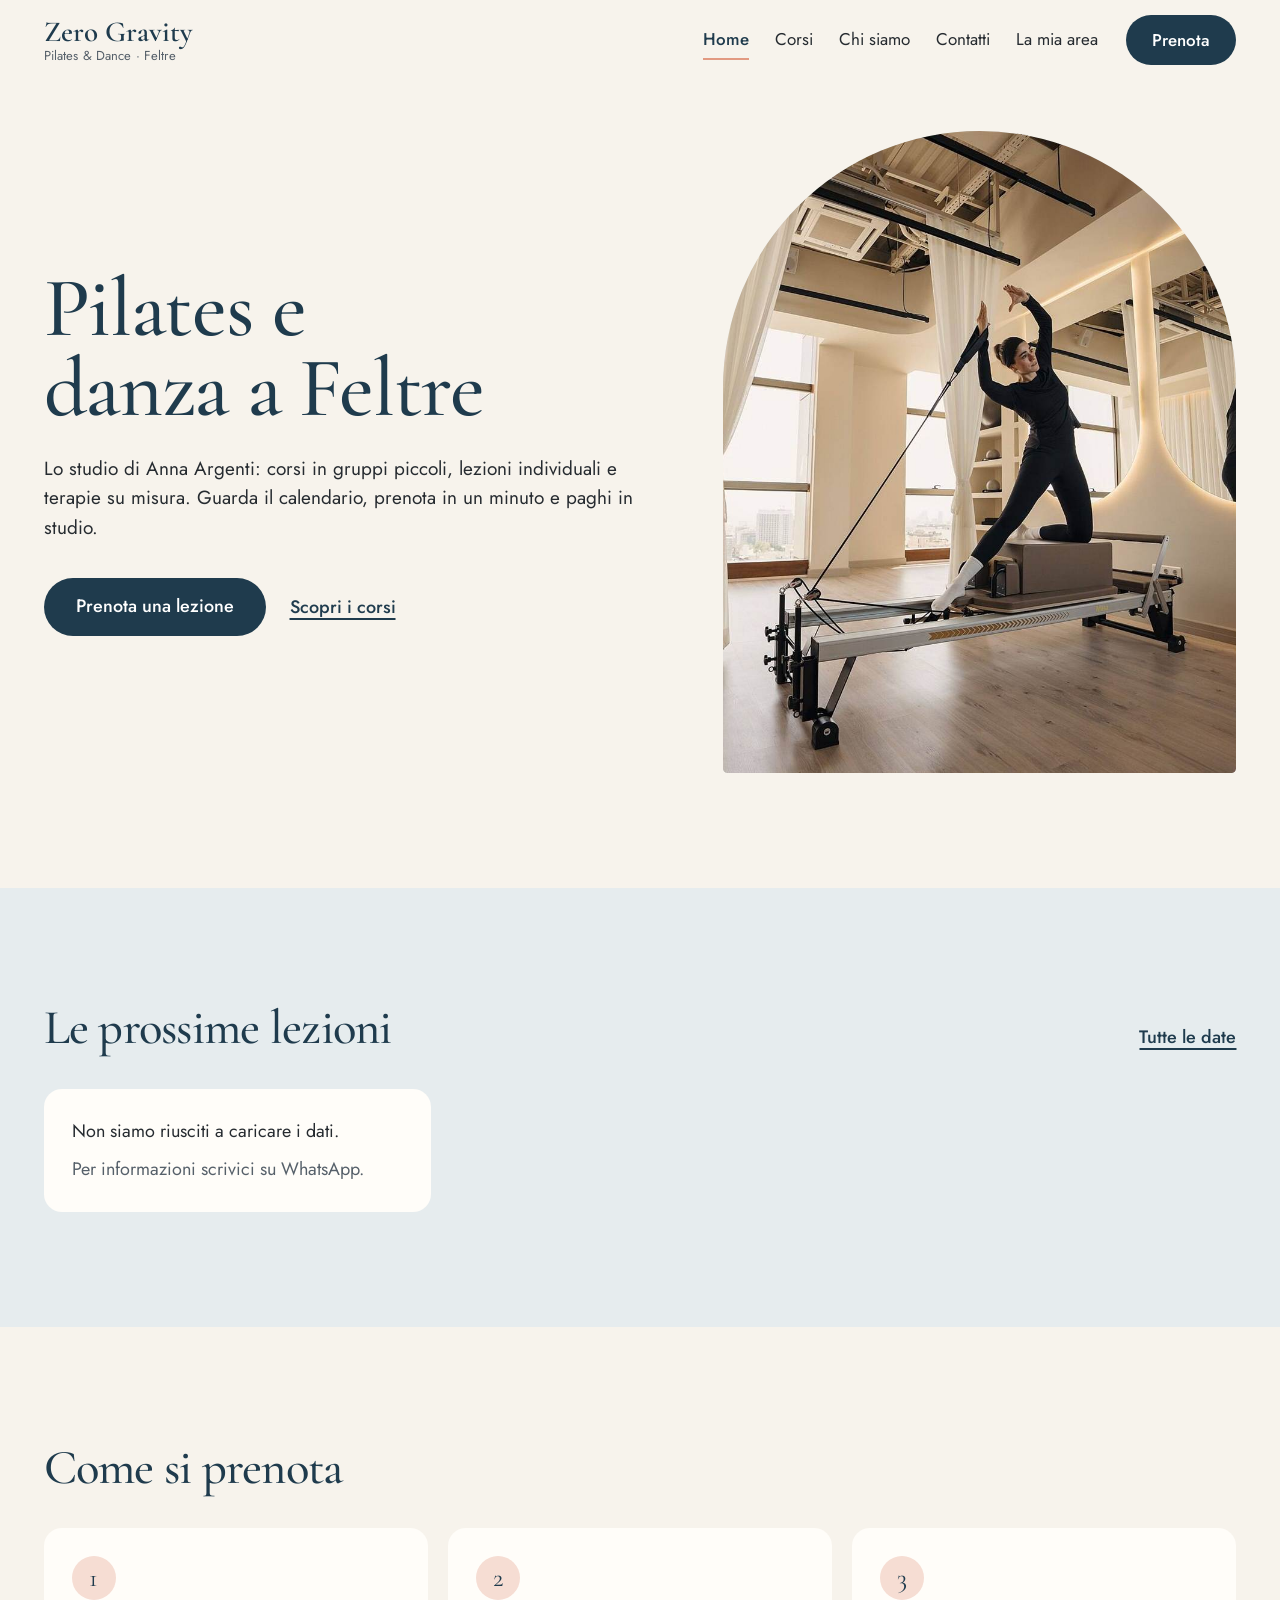
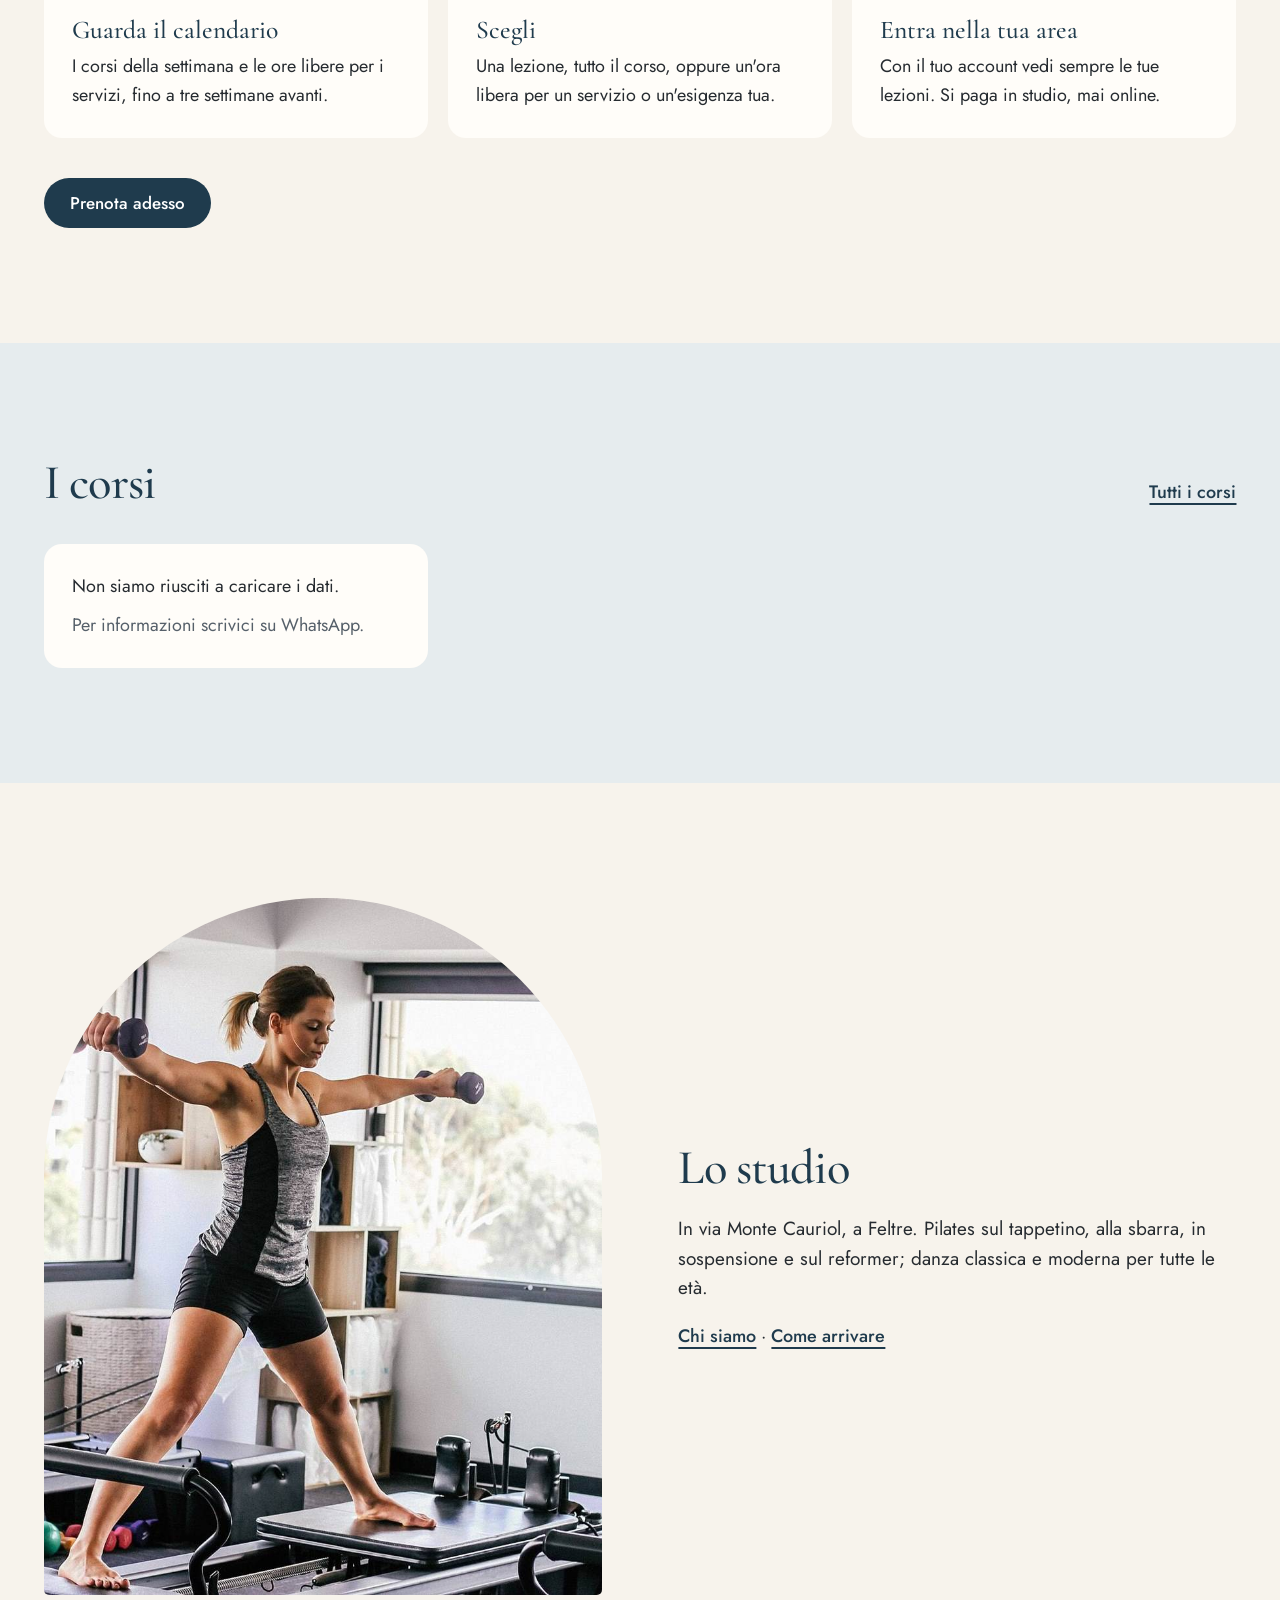
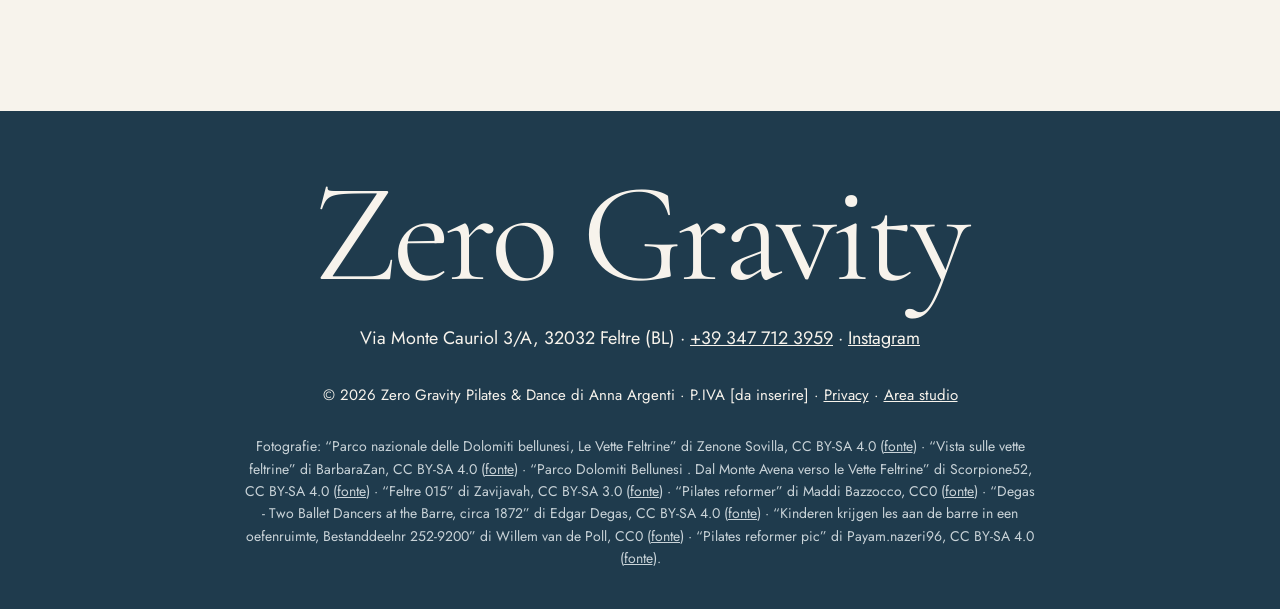
==== commit ccbb0b0b: "Add files via upload" ====
--- a/index.html
+++ b/index.html
@@ -32,6 +32,7 @@
         <a href="corsi.html">Corsi</a>
         <a href="chi-siamo.html">Chi siamo</a>
         <a href="contatti.html">Contatti</a>
+        <a href="area-clienti.html">La mia area</a>
       </div>
       <a class="btn topnav-cta" href="prenota.html">Prenota</a>
       <div class="topnav-extra">
@@ -44,65 +45,65 @@
   </div>
 </header>
 <main id="main">
-<section class="hero" aria-labelledby="hero-title">
-  <div class="wrap hero-grid">
-    <div class="hero-text">
-      <h1 id="hero-title" class="reveal">Pilates e danza a&nbsp;Feltre</h1>
-      <p class="lead reveal" style="--d:80ms">Lo studio di Anna Argenti: lezioni in gruppi piccoli o da soli, seguite da vicino. Scegli il corso, la data e l'ora: prenoti in un minuto e paghi in studio.</p>
-      <div class="hero-actions reveal" style="--d:140ms">
-        <a class="btn btn--big" href="prenota.html">Prenota una lezione</a>
-        <a class="link" href="corsi.html">Scopri i corsi</a>
-      </div>
-    </div>
-    <figure class="hero-figure reveal" style="--d:100ms">
-      <img src="img/reformer-studio.jpg" alt="Una sala di pilates con il reformer e le tende bianche" width="1600" height="1067" fetchpriority="high">
-    </figure>
-  </div>
-</section>
-
-<section class="band band--fog" aria-labelledby="next-title">
-  <div class="wrap">
-    <div class="band-head">
-      <h2 id="next-title" class="reveal">Le prossime lezioni</h2>
-      <a class="link reveal" href="prenota.html">Tutte le date</a>
-    </div>
-    <div class="next-grid" data-next-preview><p class="loading">Carico le lezioni…</p></div>
-  </div>
-</section>
-
-<section class="band" aria-labelledby="how-title">
-  <div class="wrap">
-    <h2 id="how-title" class="reveal">Come si prenota</h2>
-    <ol class="how">
-      <li class="reveal"><b>Scegli il corso</b><span>Pilates o danza, in gruppo o da soli. Nella pagina Corsi trovi cosa si fa in ognuno.</span></li>
-      <li class="reveal" style="--d:80ms"><b>Scegli giorno e ora</b><span>Vedi subito quanti posti restano liberi in ogni lezione.</span></li>
-      <li class="reveal" style="--d:160ms"><b>Lascia nome e telefono</b><span>Niente registrazione, niente pagamenti online: paghi in studio.</span></li>
-    </ol>
-    <p class="reveal" style="margin-top:40px"><a class="btn" href="prenota.html">Prenota adesso</a></p>
-  </div>
-</section>
-
-<section class="band band--fog" aria-labelledby="corsi-title">
-  <div class="wrap">
-    <div class="band-head">
-      <h2 id="corsi-title" class="reveal">I corsi</h2>
-      <a class="link reveal" href="corsi.html">Tutti i corsi</a>
-    </div>
-    <div class="course-grid" data-course-list data-limit="3">
-      <p class="loading">Carico i corsi…</p>
-    </div>
-  </div>
-</section>
-
-<section class="band" aria-labelledby="studio-title">
-  <div class="wrap split">
-    <figure class="arch reveal"><img src="img/reformer-pesi.jpg" alt="Esercizio in piedi sul reformer con piccoli pesi" width="1600" height="1067" loading="lazy" style="object-position:45% center"></figure>
-    <div>
-      <h2 id="studio-title" class="reveal">Lo studio</h2>
-      <p class="lead reveal" style="--d:80ms">In via Monte Cauriol, a Feltre. Pilates sul tappetino, alla sbarra, in sospensione e sul reformer; danza classica e moderna per tutte le età.</p>
-      <p class="reveal" style="--d:140ms"><a class="link" href="chi-siamo.html">Chi siamo</a> · <a class="link" href="contatti.html">Come arrivare</a></p>
-    </div>
-  </div>
+<section class="hero" aria-labelledby="hero-title">
+  <div class="wrap hero-grid">
+    <div class="hero-text">
+      <h1 id="hero-title" class="reveal">Pilates e danza a&nbsp;Feltre</h1>
+      <p class="lead reveal" style="--d:80ms">Lo studio di Anna Argenti: corsi in gruppi piccoli, lezioni individuali e terapie su misura. Guarda il calendario, prenota in un minuto e paghi in studio.</p>
+      <div class="hero-actions reveal" style="--d:140ms">
+        <a class="btn btn--big" href="prenota.html">Prenota una lezione</a>
+        <a class="link" href="corsi.html">Scopri i corsi</a>
+      </div>
+    </div>
+    <figure class="hero-figure reveal" style="--d:100ms">
+      <img src="img/reformer-studio.jpg" alt="Una sala di pilates con il reformer e le tende bianche" width="1600" height="1067" fetchpriority="high">
+    </figure>
+  </div>
+</section>
+
+<section class="band band--fog" aria-labelledby="next-title">
+  <div class="wrap">
+    <div class="band-head">
+      <h2 id="next-title" class="reveal">Le prossime lezioni</h2>
+      <a class="link reveal" href="prenota.html">Tutte le date</a>
+    </div>
+    <div class="next-grid" data-next-preview><p class="loading">Carico le lezioni…</p></div>
+  </div>
+</section>
+
+<section class="band" aria-labelledby="how-title">
+  <div class="wrap">
+    <h2 id="how-title" class="reveal">Come si prenota</h2>
+    <ol class="how">
+      <li class="reveal"><b>Guarda il calendario</b><span>I corsi della settimana e le ore libere per i servizi, fino a tre settimane avanti.</span></li>
+      <li class="reveal" style="--d:80ms"><b>Scegli</b><span>Una lezione, tutto il corso, oppure un'ora libera per un servizio o un'esigenza tua.</span></li>
+      <li class="reveal" style="--d:160ms"><b>Entra nella tua area</b><span>Con il tuo account vedi sempre le tue lezioni. Si paga in studio, mai online.</span></li>
+    </ol>
+    <p class="reveal" style="margin-top:40px"><a class="btn" href="prenota.html">Prenota adesso</a></p>
+  </div>
+</section>
+
+<section class="band band--fog" aria-labelledby="corsi-title">
+  <div class="wrap">
+    <div class="band-head">
+      <h2 id="corsi-title" class="reveal">I corsi</h2>
+      <a class="link reveal" href="corsi.html">Tutti i corsi</a>
+    </div>
+    <div class="course-grid" data-course-list data-limit="3">
+      <p class="loading">Carico i corsi…</p>
+    </div>
+  </div>
+</section>
+
+<section class="band" aria-labelledby="studio-title">
+  <div class="wrap split">
+    <figure class="arch reveal"><img src="img/reformer-pesi.jpg" alt="Esercizio in piedi sul reformer con piccoli pesi" width="1600" height="1067" loading="lazy" style="object-position:45% center"></figure>
+    <div>
+      <h2 id="studio-title" class="reveal">Lo studio</h2>
+      <p class="lead reveal" style="--d:80ms">In via Monte Cauriol, a Feltre. Pilates sul tappetino, alla sbarra, in sospensione e sul reformer; danza classica e moderna per tutte le età.</p>
+      <p class="reveal" style="--d:140ms"><a class="link" href="chi-siamo.html">Chi siamo</a> · <a class="link" href="contatti.html">Come arrivare</a></p>
+    </div>
+  </div>
 </section>
 </main>
 <footer class="site-footer site-footer--simple">
--- a/css/style.css
+++ b/css/style.css
@@ -441,3 +441,170 @@
   *, *::before, *::after { animation: none !important; transition-duration: .01ms !important; }
   .reveal { opacity: 1; transform: none; }
 }
+
+/* =========================================================
+   Calendario, account clienti, gestionale
+   ========================================================= */
+
+/* corsi e servizi in cima a Prenota */
+.offer { display: grid; grid-template-columns: 3fr 2fr; gap: 28px; }
+.offer-label { font-weight: 600; color: var(--blu); margin-bottom: 10px; }
+.offer-list { display: grid; grid-template-columns: repeat(auto-fill, minmax(230px, 1fr)); gap: 10px; }
+.offer-card {
+  display: grid; gap: 4px; text-align: left; padding: 16px 18px; border-radius: 16px; cursor: pointer; font: inherit; color: var(--grafite);
+  background: var(--bianco); border: 2px solid transparent; transition: border-color .2s, transform .2s var(--ease);
+}
+.offer-card:hover { transform: translateY(-2px); }
+.offer-card b { font-weight: 600; font-size: 17px; }
+.offer-when { font-size: var(--fs-small); color: var(--blu); }
+.offer-meta { font-size: 14px; color: var(--muted); }
+.offer-card.is-on { border-color: var(--blu); background: #fff; }
+.offer-card--service { background: var(--salvia-chiara); }
+@media (max-width: 900px) { .offer { grid-template-columns: 1fr; } }
+
+/* calendario della settimana */
+.cal-bar { display: flex; align-items: center; justify-content: space-between; gap: 12px; margin-bottom: 14px; }
+.cal-range { margin: 0; font-weight: 600; color: var(--blu); text-align: center; }
+.cal-legend { display: flex; flex-wrap: wrap; gap: 8px 18px; font-size: 14px; color: var(--muted); margin-bottom: 14px; }
+.cal-legend span { display: inline-flex; align-items: center; gap: 8px; }
+.lg { width: 16px; height: 16px; border-radius: 5px; display: inline-block; }
+.lg-course { background: var(--blu); }
+.lg-free { background: #fff; border: 1px dashed #8FB09B; }
+.lg-mine { background: var(--corallo); }
+.lg-full { background: var(--sabbia); }
+.cal-days { display: none; }
+.cal { background: var(--bianco); border-radius: var(--radius); padding: 12px 12px 16px; overflow: hidden; }
+.cal-grid { display: grid; grid-template-columns: 52px repeat(7, minmax(0, 1fr)); gap: 0 6px; }
+.cal-head { height: 52px; display: grid; justify-items: center; align-content: center; line-height: 1.1; }
+.cal-head span { font-size: 13px; color: var(--muted); text-transform: lowercase; }
+.cal-head b { font-family: var(--f-display); font-size: 26px; font-weight: 500; color: var(--blu); }
+.cal-body { position: relative; height: calc(var(--hours) * 54px); }
+.cal-times .cal-body span { position: absolute; right: 6px; transform: translateY(-50%); font-size: 12px; color: var(--muted); font-variant-numeric: tabular-nums; }
+.cal-times .cal-body span:first-child { transform: none; }
+.cal-col .cal-body { background: var(--avorio); border-radius: 10px; }
+.cal-line { position: absolute; left: 0; right: 0; height: 1px; background: rgba(31, 59, 77, .07); }
+.cal-closed { position: absolute; inset: 0; display: grid; place-items: center; margin: 0; color: var(--muted); font-size: 14px; }
+.blk {
+  position: absolute; left: 3px; right: 3px; border-radius: 8px; border: 0; padding: 5px 7px; overflow: hidden; text-align: left;
+  font: inherit; font-size: 13px; line-height: 1.2; display: flex; flex-direction: column; gap: 1px; min-height: 22px;
+}
+.blk b { font-weight: 600; font-size: 13px; overflow: hidden; text-overflow: ellipsis; white-space: nowrap; }
+.blk small { font-size: 12px; opacity: .9; white-space: nowrap; overflow: hidden; text-overflow: ellipsis; }
+.blk-course { background: var(--blu); color: #fff; cursor: pointer; transition: transform .15s var(--ease), box-shadow .15s; z-index: 2; }
+.blk-course:hover { transform: scale(1.02); box-shadow: 0 8px 18px rgba(31, 59, 77, .25); }
+.blk-course.is-mine { background: var(--corallo); color: var(--grafite); }
+.blk-course.is-full { background: var(--sabbia); color: var(--muted); }
+.blk-course.is-dim { opacity: .28; }
+.blk-seats { font-weight: 500; }
+.blk-free { background: rgba(255, 255, 255, .75); color: #3B6B52; cursor: pointer; border: 1px dashed #B9CDBF; z-index: 1; transition: background-color .15s, border-color .15s; }
+.blk-free:hover, .blk-free:focus-visible { background: var(--salvia-chiara); border-style: solid; border-color: #3B6B52; }
+.blk-free span { font-weight: 600; font-size: 13px; }
+.blk-mine { background: var(--corallo-chiaro); color: var(--grafite); border: 2px solid var(--corallo); z-index: 3; }
+@media (max-width: 760px) {
+  .cal-days { display: grid; grid-template-columns: repeat(7, minmax(0, 1fr)); gap: 4px; margin-bottom: 10px; }
+  .cal-days button { display: grid; justify-items: center; gap: 0; padding: 6px 0; border-radius: 12px; border: 0; background: var(--bianco); font: inherit; color: var(--grafite); cursor: pointer; }
+  .cal-days button span { font-size: 12px; color: var(--muted); }
+  .cal-days button b { font-family: var(--f-display); font-size: 22px; font-weight: 500; color: var(--blu); line-height: 1.1; }
+  .cal-days button[aria-selected="true"] { background: var(--blu); }
+  .cal-days button[aria-selected="true"] span, .cal-days button[aria-selected="true"] b { color: #fff; }
+  .cal-grid { grid-template-columns: 46px minmax(0, 1fr); }
+  .cal-col:not(.is-shown) { display: none; }
+  .cal-col .cal-head, .cal-times .cal-head { display: none; }
+  .cal-body { height: calc(var(--hours) * 62px); }
+  .blk { font-size: 14px; padding: 6px 10px; }
+  .blk b, .blk-free span { font-size: 15px; }
+  .blk small { font-size: 13px; }
+  .cal-bar .btn { padding: 0 12px; }
+}
+
+/* fogli: scelte e accesso */
+.form.one { grid-template-columns: 1fr; }
+.choice { display: grid; gap: 8px; }
+.choice label { position: relative; display: block; cursor: pointer; }
+.choice input { position: absolute; opacity: 0; inset: 0; margin: 0; cursor: pointer; }
+.choice label > span { display: grid; gap: 2px; padding: 14px 16px 14px 48px; border-radius: 14px; background: #fff; border: 2px solid var(--nebbia); transition: border-color .2s; position: relative; }
+.choice label > span::before { content: ""; position: absolute; left: 16px; top: 17px; width: 18px; height: 18px; border-radius: 999px; border: 2px solid var(--muted); background: #fff; }
+.choice input:checked + span { border-color: var(--blu); }
+.choice input:checked + span::before { border-color: var(--blu); box-shadow: inset 0 0 0 4px #fff; background: var(--blu); }
+.choice input:focus-visible + span { outline: 3px solid var(--corallo); outline-offset: 2px; }
+.choice b { font-weight: 600; }
+.choice small { font-size: 14px; color: var(--muted); }
+.choice label.is-off { opacity: .45; cursor: not-allowed; }
+.when { margin: 0; font-weight: 500; color: var(--blu); }
+.who { font-size: var(--fs-small); background: var(--nebbia); border-radius: 12px; padding: 10px 14px; margin-bottom: 18px; display: flex; flex-wrap: wrap; align-items: center; gap: 4px 10px; }
+.who .textbtn { min-height: 0; padding: 0; }
+.auth-intro { margin-bottom: 16px; }
+.seg { display: inline-flex; gap: 4px; padding: 4px; background: var(--nebbia); border-radius: 999px; margin-bottom: 18px; flex-wrap: wrap; }
+.seg button { min-height: 40px; padding: 0 16px; border: 0; border-radius: 999px; background: transparent; font: 500 15px var(--f-text); color: var(--grafite); cursor: pointer; }
+.seg button[aria-selected="true"], .seg button[aria-pressed="true"] { background: var(--blu); color: #fff; }
+.toolbar .seg { margin-bottom: 0; }
+.auth-form { grid-template-columns: 1fr; }
+
+/* area clienti */
+.area-login { max-width: 520px; }
+.area-grid { display: grid; grid-template-columns: 7fr 5fr; gap: 20px; align-items: start; }
+@media (max-width: 960px) { .area-grid { grid-template-columns: 1fr; } }
+.summary { cursor: pointer; font-family: var(--f-display); font-size: var(--fs-h3); color: var(--blu); }
+.item-note { font-size: var(--fs-small); background: var(--avorio); border-radius: 10px; padding: 8px 12px; margin: 8px 0 0; }
+
+/* stati */
+.status--no { background: var(--nebbia); color: var(--muted); }
+.status--paid { background: var(--salvia-chiara); color: #22422F; }
+.status--due { background: var(--corallo-chiaro); color: #6B2C17; }
+.status--soft { background: var(--nebbia); color: var(--blu); }
+.panel-box--warm { background: var(--corallo-chiaro); margin-bottom: 24px; }
+.panel-box--warm .item + .item { border-top-color: rgba(31, 59, 77, .12); }
+.lesson-card--service { border-left: 6px solid var(--corallo); }
+
+/* area di Anna: cinque schede */
+.tabs-5 { grid-template-columns: repeat(5, minmax(0, 1fr)); }
+.tabs-5 button b { font-size: 22px; }
+@media (max-width: 1100px) { .tabs-5 { grid-template-columns: repeat(3, minmax(0, 1fr)); } }
+@media (max-width: 640px) { .tabs-5 { grid-template-columns: repeat(2, minmax(0, 1fr)); } .tabs-5 button b { font-size: 18px; } }
+
+/* orari del corso: una riga per orario */
+.rows { display: grid; gap: 10px; margin-bottom: 6px; }
+.sched-row { display: grid; grid-template-columns: minmax(0, 1fr) minmax(0, 1fr) auto; gap: 8px 10px; align-items: center; background: var(--avorio); border-radius: 14px; padding: 12px; }
+.sched-row [data-r="repeat"] { grid-row: 1; grid-column: 1; }
+.sched-row [data-r="weekday"], .sched-row [data-r="date"] { grid-row: 1; grid-column: 2; }
+.sched-row .sched-time:nth-of-type(1) { grid-row: 2; grid-column: 1; }
+.sched-row .sched-time:nth-of-type(2) { grid-row: 2; grid-column: 2; }
+.sched-row [data-del-row] { grid-row: 2; grid-column: 3; }
+.sched-time { display: flex; align-items: center; gap: 8px; }
+.sched-time .small { min-width: 34px; }
+.rows + .textbtn { display: inline-block; text-align: left; margin-top: 4px; }
+
+/* gestionale */
+.table-wrap { overflow-x: auto; background: var(--bianco); border-radius: var(--radius); }
+.panel-box .table-wrap { background: transparent; }
+.ledger { width: 100%; border-collapse: collapse; font-size: 16px; }
+.ledger th { text-align: left; font-weight: 500; font-size: 14px; color: var(--muted); padding: 14px 16px; border-bottom: 2px solid var(--nebbia); white-space: nowrap; }
+.ledger td { padding: 14px 16px; border-bottom: 1px solid var(--nebbia); vertical-align: top; }
+.ledger td small { display: block; font-size: 14px; color: var(--muted); }
+.ledger .num { text-align: right; font-variant-numeric: tabular-nums; white-space: nowrap; }
+.ledger tr.is-paid td { background: rgba(220, 230, 223, .35); }
+.switch { display: inline-flex; align-items: center; gap: 10px; cursor: pointer; white-space: nowrap; position: relative; }
+.switch input { position: absolute; opacity: 0; width: 1px; height: 1px; }
+.switch span { width: 46px; height: 26px; border-radius: 999px; background: var(--sabbia); position: relative; transition: background-color .2s; flex: none; }
+.switch span::after { content: ""; position: absolute; top: 3px; left: 3px; width: 20px; height: 20px; border-radius: 999px; background: #fff; box-shadow: 0 1px 3px rgba(0,0,0,.2); transition: transform .2s var(--ease); }
+.switch input:checked + span { background: #2F7A55; }
+.switch input:checked + span::after { transform: translateX(20px); }
+.switch input:focus-visible + span { outline: 3px solid var(--corallo); outline-offset: 2px; }
+.switch em { font-style: normal; font-size: 15px; }
+@media (max-width: 760px) {
+  .ledger thead { display: none; }
+  .ledger, .ledger tbody, .ledger tr, .ledger td { display: block; }
+  .ledger tr { padding: 12px 16px; border-bottom: 2px solid var(--nebbia); }
+  .ledger td { border: 0; padding: 4px 0; }
+  .ledger td::before { content: attr(data-label); display: block; font-size: 12px; color: var(--muted); }
+  .ledger .num { text-align: left; }
+}
+
+/* pagina Corsi: servizi */
+.service-grid { display: grid; grid-template-columns: repeat(3, minmax(0, 1fr)); gap: 16px; }
+.service-card { background: var(--bianco); border-radius: var(--radius); padding: 24px; display: grid; gap: 10px; align-content: start; }
+.service-card--other { background: var(--salvia-chiara); }
+@media (max-width: 900px) { .service-grid { grid-template-columns: 1fr 1fr; } }
+@media (max-width: 600px) { .service-grid { grid-template-columns: 1fr; } }
+
+.show-more { margin-top: 12px; }
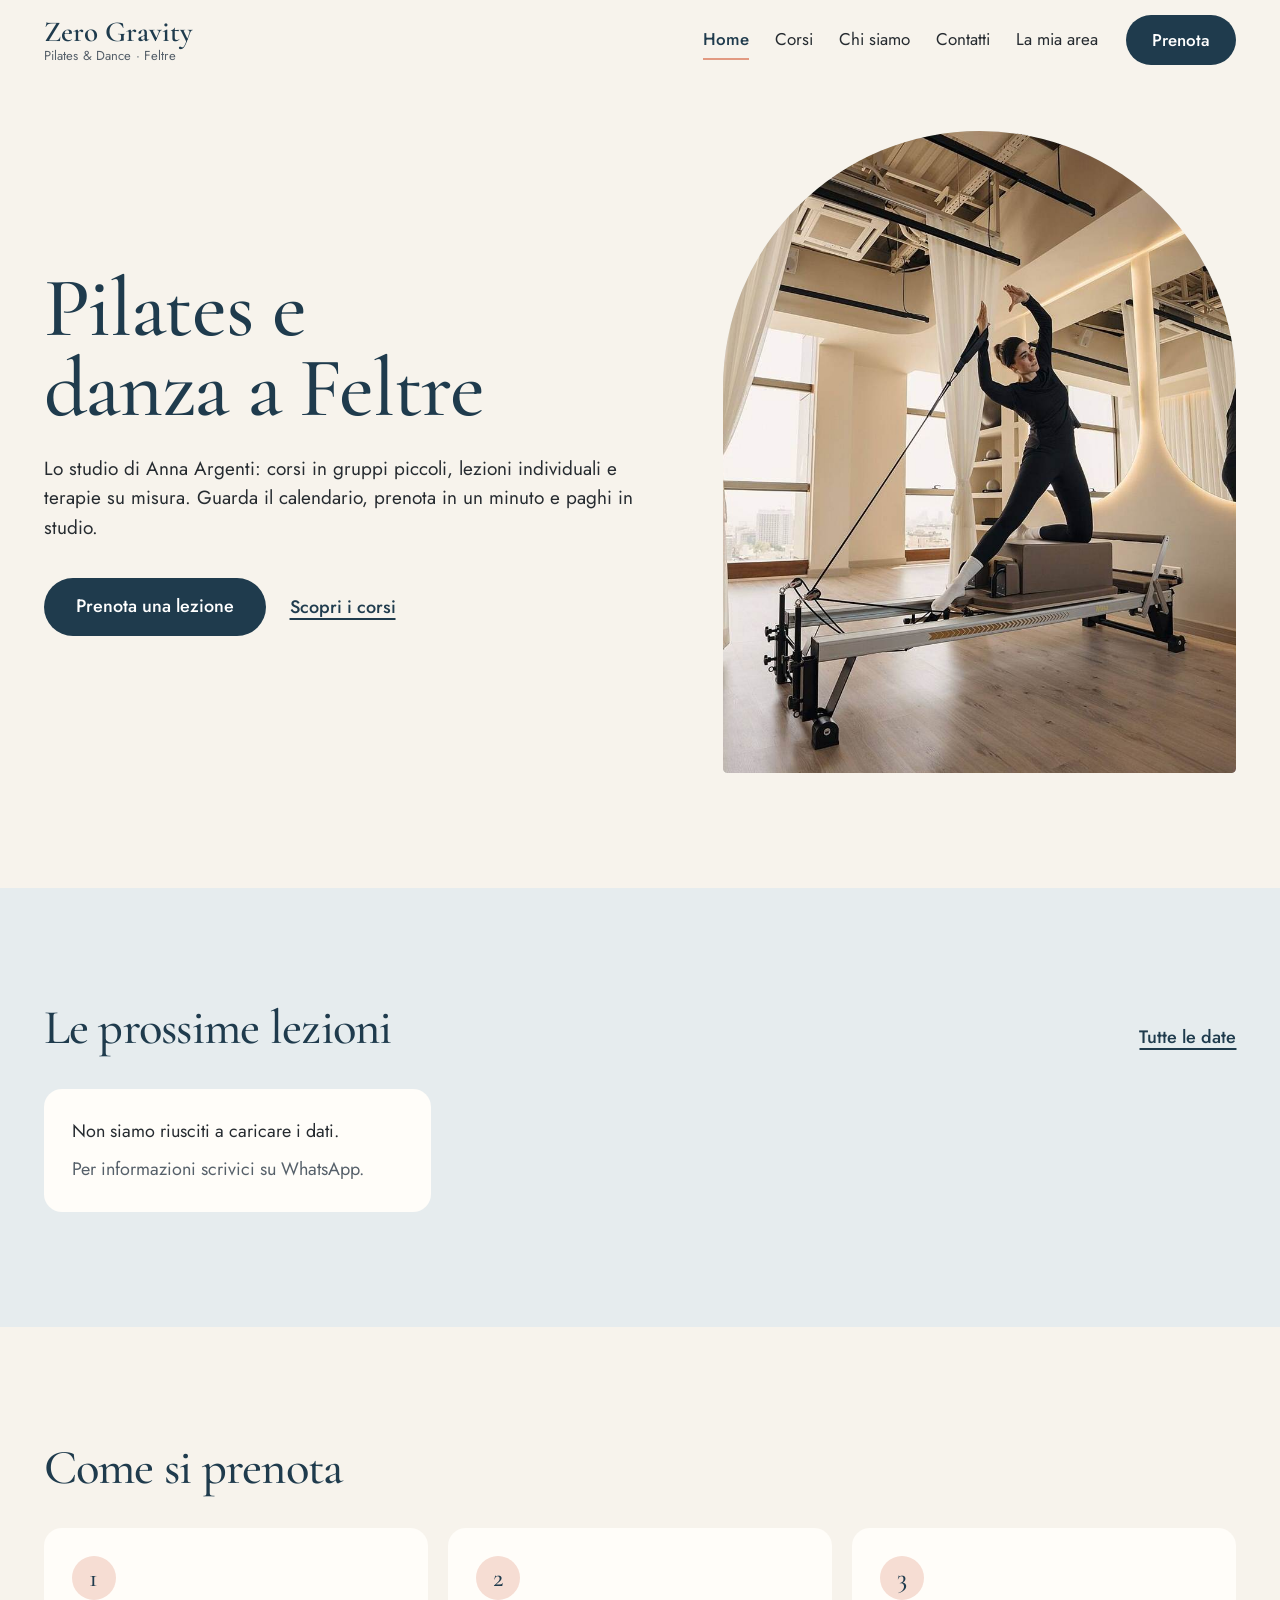
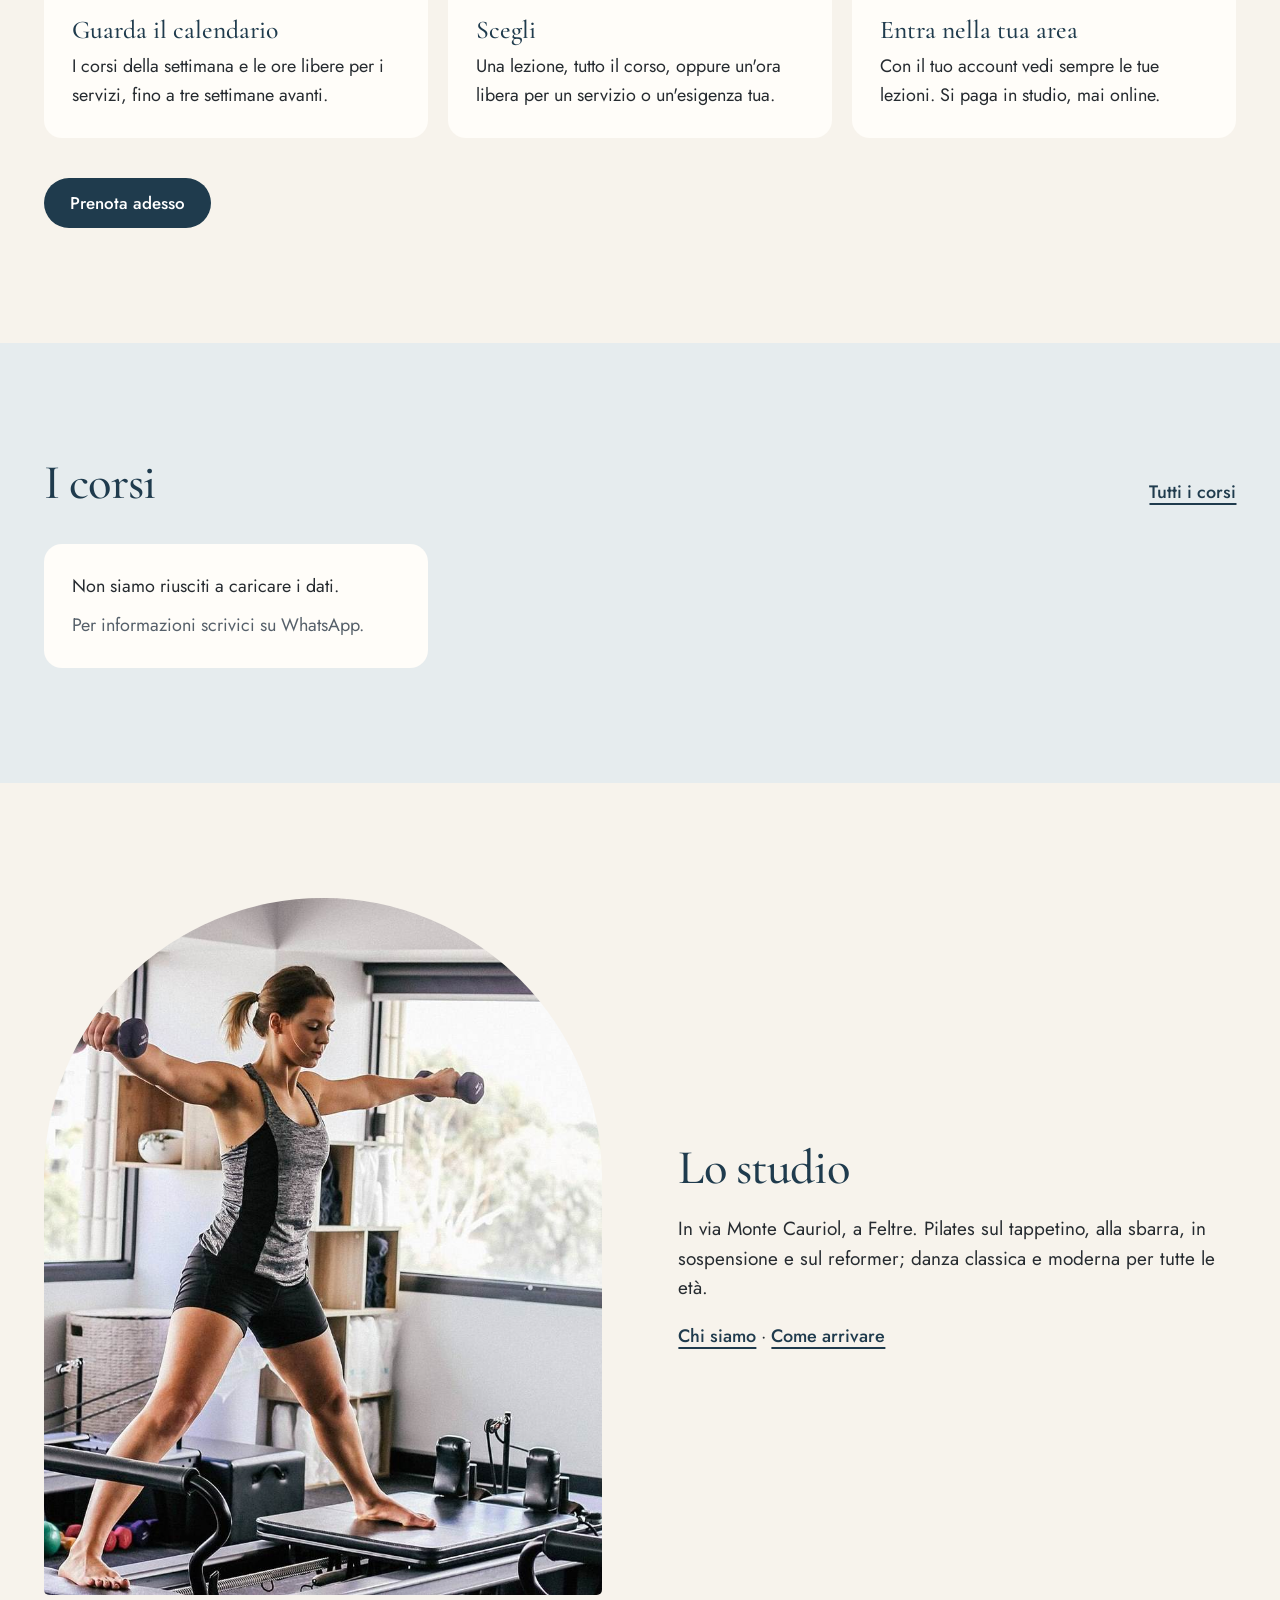
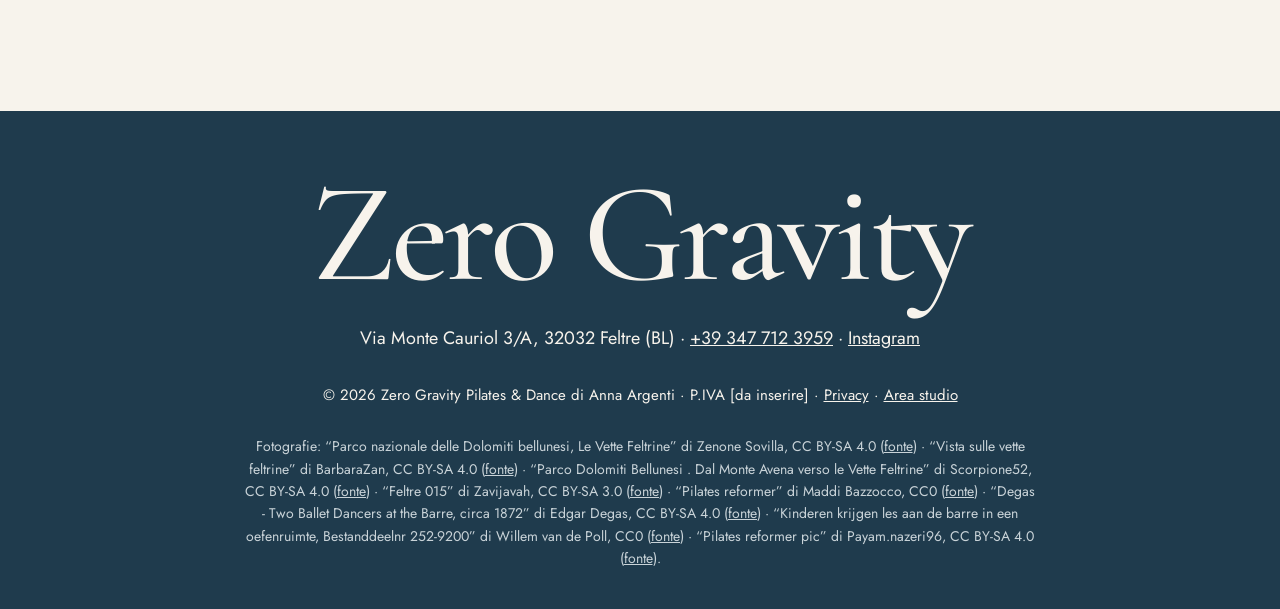
==== commit 59037624: "Add files via upload" ====
--- a/index.html
+++ b/index.html
@@ -14,9 +14,8 @@
 <link rel="manifest" href="manifest.webmanifest">
 <link rel="apple-touch-icon" href="img/icon-192.png">
 <meta name="apple-mobile-web-app-title" content="Zero Gravity">
-<link rel="preconnect" href="https://fonts.googleapis.com">
-<link rel="preconnect" href="https://fonts.gstatic.com" crossorigin>
-<link href="https://fonts.googleapis.com/css2?family=Cormorant+Garamond:wght@500;600&family=Jost:wght@400;500;600&display=swap" rel="stylesheet">
+<link rel="preload" href="fonts/jost-latin-400-normal.woff2" as="font" type="font/woff2" crossorigin>
+<link rel="preload" href="fonts/cormorant-garamond-latin-500-normal.woff2" as="font" type="font/woff2" crossorigin>
 <link rel="stylesheet" href="css/style.css">
 <script>document.documentElement.classList.remove('no-js')</script>
 </head>
--- a/css/style.css
+++ b/css/style.css
@@ -1,5 +1,18 @@
 /* Zero Gravity Pilates & Dance — foglio di stile
    Colori e caratteri dal brief: avorio, grafite, blu notte, salvia, corallo, nebbia; Cormorant Garamond + Jost. */
+
+/* Caratteri ospitati dal sito stesso (niente Google Fonts: nessun dato dei visitatori va a Google).
+   Cormorant Garamond e Jost, licenza SIL Open Font License 1.1 (vedi fonts/OFL-*.txt). */
+@font-face { font-family: "Cormorant Garamond"; font-style: normal; font-weight: 500; font-display: swap; src: url("../fonts/cormorant-garamond-latin-500-normal.woff2") format("woff2"); unicode-range: U+0000-00FF, U+0131, U+0152-0153, U+02BB-02BC, U+02C6, U+02DA, U+02DC, U+0304, U+0308, U+0329, U+2000-206F, U+20AC, U+2122, U+2191, U+2193, U+2212, U+2215, U+FEFF, U+FFFD; }
+@font-face { font-family: "Cormorant Garamond"; font-style: normal; font-weight: 500; font-display: swap; src: url("../fonts/cormorant-garamond-latin-ext-500-normal.woff2") format("woff2"); unicode-range: U+0100-02BA, U+02BD-02C5, U+02C7-02CC, U+02CE-02D7, U+02DD-02FF, U+0304, U+0308, U+0329, U+1D00-1DBF, U+1E00-1E9F, U+1EF2-1EFF, U+2020, U+20A0-20AB, U+20AD-20C0, U+2113, U+2C60-2C7F, U+A720-A7FF; }
+@font-face { font-family: "Cormorant Garamond"; font-style: normal; font-weight: 600; font-display: swap; src: url("../fonts/cormorant-garamond-latin-600-normal.woff2") format("woff2"); unicode-range: U+0000-00FF, U+0131, U+0152-0153, U+02BB-02BC, U+02C6, U+02DA, U+02DC, U+0304, U+0308, U+0329, U+2000-206F, U+20AC, U+2122, U+2191, U+2193, U+2212, U+2215, U+FEFF, U+FFFD; }
+@font-face { font-family: "Cormorant Garamond"; font-style: normal; font-weight: 600; font-display: swap; src: url("../fonts/cormorant-garamond-latin-ext-600-normal.woff2") format("woff2"); unicode-range: U+0100-02BA, U+02BD-02C5, U+02C7-02CC, U+02CE-02D7, U+02DD-02FF, U+0304, U+0308, U+0329, U+1D00-1DBF, U+1E00-1E9F, U+1EF2-1EFF, U+2020, U+20A0-20AB, U+20AD-20C0, U+2113, U+2C60-2C7F, U+A720-A7FF; }
+@font-face { font-family: "Jost"; font-style: normal; font-weight: 400; font-display: swap; src: url("../fonts/jost-latin-400-normal.woff2") format("woff2"); unicode-range: U+0000-00FF, U+0131, U+0152-0153, U+02BB-02BC, U+02C6, U+02DA, U+02DC, U+0304, U+0308, U+0329, U+2000-206F, U+20AC, U+2122, U+2191, U+2193, U+2212, U+2215, U+FEFF, U+FFFD; }
+@font-face { font-family: "Jost"; font-style: normal; font-weight: 400; font-display: swap; src: url("../fonts/jost-latin-ext-400-normal.woff2") format("woff2"); unicode-range: U+0100-02BA, U+02BD-02C5, U+02C7-02CC, U+02CE-02D7, U+02DD-02FF, U+0304, U+0308, U+0329, U+1D00-1DBF, U+1E00-1E9F, U+1EF2-1EFF, U+2020, U+20A0-20AB, U+20AD-20C0, U+2113, U+2C60-2C7F, U+A720-A7FF; }
+@font-face { font-family: "Jost"; font-style: normal; font-weight: 500; font-display: swap; src: url("../fonts/jost-latin-500-normal.woff2") format("woff2"); unicode-range: U+0000-00FF, U+0131, U+0152-0153, U+02BB-02BC, U+02C6, U+02DA, U+02DC, U+0304, U+0308, U+0329, U+2000-206F, U+20AC, U+2122, U+2191, U+2193, U+2212, U+2215, U+FEFF, U+FFFD; }
+@font-face { font-family: "Jost"; font-style: normal; font-weight: 500; font-display: swap; src: url("../fonts/jost-latin-ext-500-normal.woff2") format("woff2"); unicode-range: U+0100-02BA, U+02BD-02C5, U+02C7-02CC, U+02CE-02D7, U+02DD-02FF, U+0304, U+0308, U+0329, U+1D00-1DBF, U+1E00-1E9F, U+1EF2-1EFF, U+2020, U+20A0-20AB, U+20AD-20C0, U+2113, U+2C60-2C7F, U+A720-A7FF; }
+@font-face { font-family: "Jost"; font-style: normal; font-weight: 600; font-display: swap; src: url("../fonts/jost-latin-600-normal.woff2") format("woff2"); unicode-range: U+0000-00FF, U+0131, U+0152-0153, U+02BB-02BC, U+02C6, U+02DA, U+02DC, U+0304, U+0308, U+0329, U+2000-206F, U+20AC, U+2122, U+2191, U+2193, U+2212, U+2215, U+FEFF, U+FFFD; }
+@font-face { font-family: "Jost"; font-style: normal; font-weight: 600; font-display: swap; src: url("../fonts/jost-latin-ext-600-normal.woff2") format("woff2"); unicode-range: U+0100-02BA, U+02BD-02C5, U+02C7-02CC, U+02CE-02D7, U+02DD-02FF, U+0304, U+0308, U+0329, U+1D00-1DBF, U+1E00-1E9F, U+1EF2-1EFF, U+2020, U+20A0-20AB, U+20AD-20C0, U+2113, U+2C60-2C7F, U+A720-A7FF; }
 
 :root {
   --avorio: #F7F3EC;
@@ -608,3 +621,85 @@
 @media (max-width: 600px) { .service-grid { grid-template-columns: 1fr; } }
 
 .show-more { margin-top: 12px; }
+
+/* richieste da confermare: avviso in alto e numero sulla scheda */
+.alert {
+  display: flex; align-items: center; gap: 16px; width: 100%; margin-top: 24px; padding: 16px 20px; border: 0; border-radius: 16px;
+  background: var(--corallo); color: var(--grafite); font: inherit; text-align: left; cursor: pointer; transition: transform .2s var(--ease);
+}
+.alert:hover { transform: translateY(-2px); }
+.alert-n { display: grid; place-items: center; width: 44px; height: 44px; border-radius: 999px; background: var(--grafite); color: #fff; font-weight: 600; font-size: 20px; flex: none; }
+.alert b { display: block; font-size: 18px; }
+.alert small { font-size: 15px; }
+.alert-go { margin-left: auto; font-weight: 600; white-space: nowrap; }
+@media (max-width: 560px) { .alert-go { display: none; } }
+.tab-badge { display: inline-grid; place-items: center; min-width: 26px; height: 26px; padding: 0 8px; border-radius: 999px; background: var(--corallo); color: var(--grafite); font: 600 14px var(--f-text); vertical-align: 4px; margin-left: 4px; }
+.panel-box--warm.is-empty { background: var(--bianco); }
+
+/* area studio: i corsi come schede grandi, e il corso aperto in grande */
+.tab-title { font-size: var(--fs-h2); }
+.course-tiles { display: grid; grid-template-columns: repeat(auto-fill, minmax(290px, 1fr)); gap: 16px; }
+.course-tile {
+  position: relative; display: grid; gap: 10px; align-content: start; text-align: left; padding: 30px 24px 22px; border: 0; border-radius: var(--radius);
+  background: var(--bianco); font: inherit; color: var(--grafite); cursor: pointer; overflow: hidden;
+  transition: transform .25s var(--ease), box-shadow .25s;
+}
+.course-tile::before { content: ""; position: absolute; inset: 0 0 auto; height: 8px; background: var(--tone, var(--salvia)); }
+.course-tile:hover { transform: translateY(-3px); box-shadow: 0 16px 34px rgba(31, 59, 77, .12); }
+.ct-name { font-family: var(--f-display); font-weight: 500; font-size: 30px; line-height: 1.05; color: var(--blu); }
+.ct-when { font-size: var(--fs-small); color: var(--blu); }
+.ct-facts { display: flex; flex-wrap: wrap; gap: 8px; }
+.ct-facts span { background: var(--nebbia); border-radius: 999px; padding: 4px 12px; font-size: 14px; }
+.ct-next { font-size: 14px; color: var(--muted); }
+.ct-open { font-weight: 600; color: var(--blu); margin-top: 4px; }
+.course-form-box { margin-top: 28px; max-width: 760px; }
+
+.course-view {
+  width: min(1180px, calc(100vw - 32px)); max-height: calc(100svh - 32px); overflow: auto;
+  border: 0; border-radius: 24px; padding: clamp(20px, 3vw, 36px); background: var(--avorio); color: var(--grafite);
+  box-shadow: 0 30px 80px rgba(20, 30, 40, .35);
+}
+.course-view::backdrop { background: rgba(31, 59, 77, .6); }
+.cv-head { display: flex; justify-content: space-between; align-items: flex-start; gap: 16px; flex-wrap: wrap; margin-bottom: 22px; }
+.cv-head h2 { font-size: var(--fs-h1); }
+.cv-head .muted { margin-top: 8px; }
+.cv-actions { display: flex; gap: 10px; align-items: center; flex-wrap: wrap; }
+.course-view .stat-row { grid-template-columns: repeat(4, minmax(0, 1fr)); }
+.cv-grid { display: grid; grid-template-columns: 8fr 4fr; gap: 20px; align-items: start; }
+.cv-sub { font-size: var(--fs-h3); margin-bottom: 12px; }
+.cv-row-actions { display: flex; gap: 10px; align-items: center; flex-wrap: wrap; justify-content: flex-end; }
+.cv-lesson { background: var(--bianco); border-radius: 14px; padding: 12px 14px; }
+.cv-lesson + .cv-lesson { margin-top: 8px; }
+.cv-lesson-head { display: flex; justify-content: space-between; align-items: center; gap: 10px; font-size: 16px; }
+.cv-lesson .small { margin: 4px 0 0; }
+@media (max-width: 960px) {
+  .cv-grid { grid-template-columns: 1fr; }
+  .course-view .stat-row { grid-template-columns: repeat(2, minmax(0, 1fr)); }
+}
+@media (max-width: 560px) {
+  .course-view { width: 100vw; max-width: 100vw; height: 100svh; max-height: 100svh; margin: 0; border-radius: 0; padding: 18px 16px 32px; }
+  .cv-row-actions { justify-content: flex-start; }
+}
+
+/* corso aperto: elenco lezioni e pagamenti della lezione scelta */
+.cv-grid { grid-template-columns: 4fr 7fr; }
+.cv-lesson-list { display: grid; gap: 6px; max-height: 520px; overflow-y: auto; padding-right: 4px; }
+button.cv-lesson { display: grid; gap: 2px; width: 100%; text-align: left; border: 2px solid transparent; font: inherit; color: var(--grafite); cursor: pointer; }
+button.cv-lesson + button.cv-lesson { margin-top: 0; }
+button.cv-lesson.is-on { border-color: var(--blu); background: #fff; }
+button.cv-lesson.is-past { background: var(--nebbia); }
+.cv-count { font-size: 14px; color: var(--muted); font-variant-numeric: tabular-nums; }
+.cv-pay-note { font-size: 13px; color: #22422F; }
+.cv-pay-note.is-due { color: #8A3B22; font-weight: 600; }
+.cv-selected { background: var(--bianco); border-radius: var(--radius); padding: clamp(16px, 2vw, 24px); }
+.pay-list { list-style: none; padding: 0; margin: 14px 0 0; display: grid; }
+.pay-list li { display: grid; grid-template-columns: 1fr auto auto; gap: 8px 16px; align-items: center; padding: 12px 0; }
+.pay-list li + li { border-top: 1px solid var(--nebbia); }
+.pay-who b { display: block; }
+.pay-who small { font-size: 14px; color: var(--muted); }
+.pay-price { font-variant-numeric: tabular-nums; }
+@media (max-width: 560px) { .pay-list li { grid-template-columns: 1fr auto; } .pay-list .switch { grid-column: 1 / -1; } }
+@media (max-width: 960px) {
+  .cv-grid { grid-template-columns: 1fr; }
+  .cv-lesson-list { max-height: 300px; }
+}
